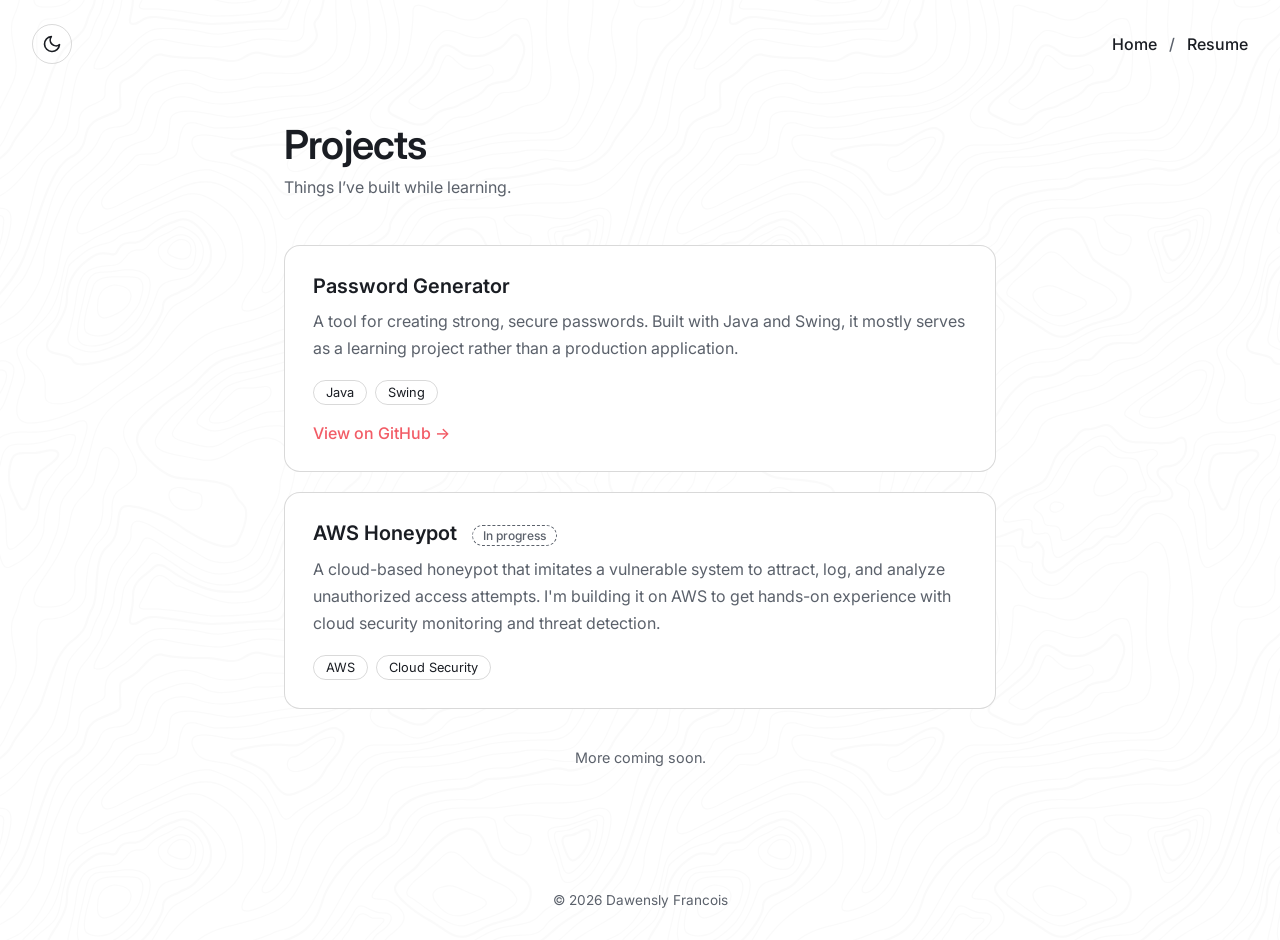
==== projects.html @ ea6c40e3 "Redesign: one-page layout, dedicated projects page, dark mode feature" ====
<!DOCTYPE html>
<html lang="en">
    <head>
        <meta charset="UTF-8">
        <meta name="viewport" content="width=device-width, initial-scale=1.0">
        <title>Projects | Dawensly Francois</title>
        <meta name="description" content="Projects by Dawensly Francois.">
        <!-- Theme script runs first so the page never flashes the wrong theme -->
        <script src="../Scripting/theme.js"></script>
        <link rel="stylesheet" href="../Style/index-style.css">
        <link rel="preconnect" href="https://fonts.googleapis.com">
        <link rel="preconnect" href="https://fonts.gstatic.com" crossorigin>
        <link href="https://fonts.googleapis.com/css2?family=Inter:wght@400;500;600&display=swap" rel="stylesheet">
    </head>
    <body>
        <header class="topbar">
            <button class="theme-toggle" id="theme-toggle" type="button" aria-label="Toggle dark mode">
                <svg class="icon-moon" viewBox="0 0 24 24" aria-hidden="true">
                    <path d="M21 12.79A9 9 0 1 1 11.21 3 7 7 0 0 0 21 12.79z"/>
                </svg>
                <svg class="icon-sun" viewBox="0 0 24 24" aria-hidden="true">
                    <circle cx="12" cy="12" r="5"/>
                    <line x1="12" y1="1" x2="12" y2="3"/>
                    <line x1="12" y1="21" x2="12" y2="23"/>
                    <line x1="4.22" y1="4.22" x2="5.64" y2="5.64"/>
                    <line x1="18.36" y1="18.36" x2="19.78" y2="19.78"/>
                    <line x1="1" y1="12" x2="3" y2="12"/>
                    <line x1="21" y1="12" x2="23" y2="12"/>
                    <line x1="4.22" y1="19.78" x2="5.64" y2="18.36"/>
                    <line x1="18.36" y1="5.64" x2="19.78" y2="4.22"/>
                </svg>
            </button>

            <nav class="nav" aria-label="Primary">
                <a href="index.html">Home</a>
                <span class="slash" aria-hidden="true">/</span>
                <a href="../Assets/Docs/Resume-2026.pdf" target="_blank" rel="noopener">Resume</a>
            </nav>
        </header>

        <main class="projects">
            <h1>Projects</h1>
            <p class="lede">Things I’ve built while learning.</p>

            <article class="project">
                <h2>Password Generator</h2>
                <p>
                    A tool for creating strong, secure passwords. Built with Java and Swing,
                    it mostly serves as a learning project rather than a production application.
                </p>
                <ul class="tags">
                    <li>Java</li>
                    <li>Swing</li>
                </ul>
                <a class="link" href="https://github.com/dawensly/password-generator" target="_blank" rel="noopener">View on GitHub →</a>
            </article>

            <article class="project">
                <h2>AWS Honeypot <span class="status">In progress</span></h2>
                <p> A cloud-based honeypot that imitates a vulnerable system to attract, log, and analyze
                    unauthorized access attempts. I'm building it on AWS to get hands-on experience with
                    cloud security monitoring and threat detection.
                </p>
                <ul class="tags">
                    <li>AWS</li>
                    <li>Cloud Security</li>
               </ul>
            </article>

            <!-- Copy this block for each new project:
            <article class="project">
                <h2>Project Name</h2>
                <p>One or two sentences on what it does and what you learned.</p>
                <ul class="tags">
                    <li>Tech</li>
                    <li>Tech</li>
                </ul>
                <a class="link" href="REPO_URL" target="_blank" rel="noopener">View on GitHub →</a>
            </article>
            -->

            <p class="more">More coming soon.</p>
        </main>

        <footer class="footer">
    <p>© <span id="year">2026</span> Dawensly Francois</p>
</footer>

<script>
    document.getElementById("year").textContent = new Date().getFullYear();
</script>
    </body>
</html>
---- Style/index-style.css ----
/* ---------- Theme variables ---------- */

:root {
  --bg: #ffffff;
  --background-image: url("data:image/svg+xml,%3Csvg xmlns='http://www.w3.org/2000/svg' width='600' height='600' viewBox='0 0 600 600'%3E%3Cpath fill='%23000000' fill-opacity='0.02' d='M600 325.1v-1.17c-6.5 3.83-13.06 7.64-14.68 8.64-10.6 6.56-18.57 12.56-24.68 19.09-5.58 5.95-12.44 10.06-22.42 14.15-1.45.6-2.96 1.2-4.83 1.9l-4.75 1.82c-9.78 3.75-14.8 6.27-18.98 10.1-4.23 3.88-9.65 6.6-16.77 8.84-1.95.6-3.99 1.17-6.47 1.8l-6.14 1.53c-5.29 1.35-8.3 2.37-10.54 3.78-3.08 1.92-6.63 3.26-12.74 5.03a384.1 384.1 0 0 1-4.82 1.36c-2.04.58-3.6 1.04-5.17 1.52a110.03 110.03 0 0 0-11.2 4.05c-2.7 1.15-5.5 3.93-8.78 8.4a157.68 157.68 0 0 0-6.15 9.2c-5.75 9.07-7.58 11.74-10.24 14.51a50.97 50.97 0 0 1-4.6 4.22c-2.33 1.9-10.39 7.54-11.81 8.74a14.68 14.68 0 0 0-3.67 4.15c-1.24 2.3-1.9 4.57-2.78 8.87-2.17 10.61-3.52 14.81-8.2 22.1-4.07 6.33-6.8 9.88-9.83 12.99-.47.48-.95.96-1.5 1.48l-3.75 3.56c-1.67 1.6-3.18 3.12-4.86 4.9a42.44 42.44 0 0 0-9.89 16.94c-2.5 8.13-2.72 15.47-1.76 27.22.47 5.82.51 6.36.51 8.18 0 10.51.12 17.53.63 25.78.24 4.05.56 7.8.97 11.22h.9c-1.13-9.58-1.5-21.83-1.5-37 0-1.86-.04-2.4-.52-8.26-.94-11.63-.72-18.87 1.73-26.85a41.44 41.44 0 0 1 9.65-16.55c1.67-1.76 3.18-3.27 4.83-4.85.63-.6 3.13-2.96 3.75-3.57a71.6 71.6 0 0 0 1.52-1.5c3.09-3.16 5.86-6.76 9.96-13.15 4.77-7.42 6.15-11.71 8.34-22.44.86-4.21 1.5-6.4 2.68-8.6.68-1.25 1.79-2.48 3.43-3.86 1.38-1.15 9.43-6.8 11.8-8.72 1.71-1.4 3.26-2.81 4.7-4.3 2.72-2.85 4.56-5.54 10.36-14.67a156.9 156.9 0 0 1 6.1-9.15c3.2-4.33 5.9-7.01 8.37-8.07 3.5-1.5 7.06-2.77 11.1-4.02a233.84 233.84 0 0 1 7.6-2.2l2.38-.67c6.19-1.79 9.81-3.16 12.98-5.15 2.14-1.33 5.08-2.33 10.27-3.65l6.14-1.53c2.5-.63 4.55-1.2 6.52-1.82 7.24-2.27 12.79-5.06 17.15-9.05 4.05-3.72 9-6.2 18.66-9.9l4.75-1.82c1.87-.72 3.39-1.31 4.85-1.91 10.1-4.15 17.07-8.32 22.76-14.4 6.05-6.45 13.95-12.4 24.49-18.92 1.56-.96 7.82-4.6 14.15-8.33v-64.58c-4 8.15-8.52 14.85-12.7 17.9-2.51 1.82-5.38 4.02-9.04 6.92a1063.87 1063.87 0 0 0-6.23 4.98l-1.27 1.02a2309.25 2309.25 0 0 1-4.87 3.9c-7.55 6-12.9 10.05-17.61 13.19-3.1 2.06-3.86 2.78-8.06 7.13-5.84 6.07-11.72 8.62-29.15 10.95-11.3 1.5-20.04 4.91-30.75 11.07-1.65.94-7.27 4.27-6.97 4.1-2.7 1.58-4.69 2.69-6.64 3.66-5.63 2.8-10.47 4.17-15.71 4.17-17.13 0-41.44 11.51-51.63 22.83-12.05 13.4-31.42 27.7-45.25 31.16-7.4 1.85-11.85 7.05-14.04 14.69-1.26 4.4-1.58 8.28-1.58 13.82 0 .82.01.98.24 3.63.45 5.18.35 8.72-.77 13.26-1.53 6.2-4.89 12.6-10.59 19.43-13.87 16.65-22.88 46.58-22.88 71.68 0 2.39.02 4.26.06 8.75.12 10.8.1 15.8-.22 21.95-.56 11.18-2.09 20.73-5 29.3h-1.05c2.94-8.56 4.49-18.12 5.05-29.35.31-6.13.34-11.1.22-21.9-.04-4.48-.06-6.36-.06-8.75 0-25.32 9.07-55.47 23.12-72.32 5.6-6.72 8.88-12.99 10.38-19.03 1.09-4.4 1.18-7.85.74-12.93-.23-2.7-.24-2.86-.24-3.72 0-5.62.32-9.57 1.62-14.1 2.28-7.95 6.97-13.44 14.76-15.39 13.6-3.4 32.82-17.59 44.75-30.84C409 360.14 433.58 348.5 451 348.5c5.07 0 9.77-1.33 15.26-4.07 1.93-.96 3.9-2.05 6.58-3.62-.3.18 5.33-3.16 6.98-4.11 10.82-6.21 19.66-9.67 31.11-11.2 17.23-2.3 22.9-4.75 28.57-10.64 4.25-4.41 5.04-5.16 8.22-7.28 4.68-3.11 10.01-7.14 17.55-13.14a1113.33 1113.33 0 0 0 4.86-3.89l1.28-1.02a4668.54 4668.54 0 0 1 6.23-4.98c3.67-2.9 6.55-5.12 9.07-6.95 4.37-3.19 9.16-10.56 13.29-19.4v66.9zm0-116.23c-.62.01-1.27.06-1.95.13-6.13.63-13.83 3.45-21.83 7.45-3.64 1.82-8.46 2.67-14.17 2.71-4.7.04-9.72-.47-14.73-1.33-1.7-.3-3.26-.61-4.67-.93a31.55 31.55 0 0 0-3.55-.57 273.4 273.4 0 0 0-16.66-.88c-10.42-.16-17.2.74-17.97 2.73-.38.97.6 2.55 3.03 4.87 1.01.97 2.22 2.03 4.04 3.55a1746.07 1746.07 0 0 0 4.79 4.02c1.39 1.2 3.1 1.92 5.5 2.5.7.16.86.2 2.64.54 3.53.7 5.03 1.25 6.15 2.63 1.41 1.76 1.4 4.54-.15 8.88-2.44 6.83-5.72 10.05-10.19 10.33-3.63.23-7.6-1.29-14.52-5.06-4.53-2.47-6.82-7.3-8.32-15.26-.17-.87-.32-1.78-.5-2.86l-.43-2.76c-1.05-6.58-1.9-9.2-3.73-10.11-.81-.4-1.59-.74-2.36-1-2.27-.77-4.6-1.02-8.1-.92-2.29.07-14.7 1-13.77.93-20.55 1.37-28.8 5.05-37.09 14.99a133.07 133.07 0 0 0-4.25 5.44l-2.3 3.09-2.51 3.32c-4.1 5.36-7.06 8.48-10.39 11.12-.65.52-1.33 1.04-2.13 1.62l-4.11 2.94a106.8 106.8 0 0 0-5.16 3.99c-4.55 3.74-9.74 8.6-16.25 15.38-8.25 8.58-11.78 13.54-11.7 15.95.07 1.65 1.64 2.11 6.79 2.38 1.61.09 2.15.12 2.98.2 2.95.24 5.09.73 6.81 1.68 7.48 4.15 11.63 7.26 13.95 11.58 3.3 6.15.8 12.88-8.89 20.26-8.28 6.3-11.1 10.37-11.31 14.96-.06 1.17 0 1.93.26 4.43.69 6.47.25 10.65-2.8 17.42a44.23 44.23 0 0 1-4.16 7.53c-2.82 3.97-5.47 5.74-10.6 7.69-.43.16-3.34 1.23-4.27 1.59-1.8.68-3.38 1.36-5.01 2.14-4.18 2-8.4 4.6-13.1 8.24-8.44 6.51-13.23 14.56-15.98 25.06-1.1 4.2-1.55 6.81-2.8 15.21-1.26 8.6-2.17 12.64-4.08 16.55-2.1 4.28-11.93 26.59-12.97 28.88a382.7 382.7 0 0 1-6.37 13.41c-4.07 8.11-7.61 14.07-10.73 17.81-5.38 6.46-8.98 14.37-13.77 28.42a810.14 810.14 0 0 0-1.89 5.6c-1.8 5.35-2.96 8.6-4.26 11.85-6.13 15.32-25.43 26.31-46.46 26.31-11.2 0-20.58-2.74-31.02-8.55-5.6-3.13-4.55-2.42-22.26-14.54-14.33-9.8-17.7-10.73-20.47-6.9-.37.5-1.81 2.74-1.83 2.77a52.24 52.24 0 0 1-4.94 5.9c-.73.79-5.52 5.87-6.97 7.45-2.38 2.6-4.3 4.81-5.98 6.93a45.6 45.6 0 0 0-5.08 7.66c-1.29 2.57-1.9 5.25-2.66 10.6a997.6 997.6 0 0 1-.46 3.18h-1l.47-3.32c.77-5.45 1.4-8.2 2.75-10.9a46.54 46.54 0 0 1 5.2-7.84c1.7-2.14 3.63-4.38 6.03-6.98 1.45-1.59 6.24-6.68 6.96-7.46a51.58 51.58 0 0 0 4.84-5.78s1.47-2.26 1.86-2.8c3.25-4.5 7.08-3.44 21.84 6.67 17.67 12.08 16.62 11.38 22.19 14.48 10.3 5.73 19.5 8.43 30.53 8.43 20.65 0 39.57-10.77 45.54-25.69a219.7 219.7 0 0 0 4.24-11.8 6752.32 6752.32 0 0 0 1.88-5.6c4.83-14.16 8.47-22.14 13.96-28.73 3.05-3.66 6.56-9.57 10.6-17.61 1.97-3.93 4.04-8.31 6.35-13.38 1.03-2.28 10.88-24.61 12.98-28.91 1.85-3.79 2.75-7.76 4-16.25 1.24-8.44 1.7-11.07 2.81-15.32 2.8-10.7 7.71-18.94 16.33-25.6a73.18 73.18 0 0 1 13.29-8.35c1.66-.8 3.27-1.48 5.08-2.18.94-.36 3.86-1.43 4.28-1.59 4.95-1.88 7.44-3.55 10.14-7.33 1.35-1.9 2.68-4.3 4.06-7.37 2.97-6.58 3.39-10.59 2.72-16.9a27.13 27.13 0 0 1-.27-4.58c.22-4.94 3.21-9.24 11.7-15.7 9.33-7.11 11.66-13.34 8.62-19-2.2-4.09-6.25-7.12-13.55-11.17-1.57-.88-3.6-1.33-6.42-1.57-.8-.07-1.34-.1-2.95-.19-5.77-.3-7.63-.85-7.72-3.34-.1-2.81 3.5-7.87 11.97-16.69 6.53-6.8 11.75-11.69 16.33-15.45 1.79-1.47 3.42-2.72 5.2-4.03l4.12-2.94c.79-.58 1.46-1.08 2.1-1.59 3.26-2.6 6.16-5.65 10.21-10.94a383.2 383.2 0 0 0 2.5-3.32l2.31-3.09c1.8-2.39 3.04-4 4.29-5.48 8.47-10.17 16.98-13.96 37.27-15.3-.44.02 12-.9 14.32-.98 3.62-.1 6.05.16 8.46.98.8.27 1.62.62 2.47 1.04 2.27 1.14 3.17 3.87 4.27 10.85l.44 2.76c.17 1.07.33 1.97.5 2.83 1.44 7.69 3.62 12.29 7.8 14.57 6.76 3.68 10.6 5.15 13.99 4.94 4-.25 6.99-3.17 9.3-9.67 1.45-4.04 1.46-6.49.32-7.92-.9-1.12-2.28-1.62-5.57-2.27a55.8 55.8 0 0 1-2.67-.55c-2.54-.6-4.39-1.4-5.93-2.71a252.63 252.63 0 0 0-4.78-4.01 84.35 84.35 0 0 1-4.08-3.6c-2.73-2.6-3.86-4.43-3.28-5.95 1.02-2.64 7.82-3.54 18.93-3.37a230.56 230.56 0 0 1 16.73.88c2.76.39 3.2.49 3.68.6 1.4.3 2.95.62 4.62.91a82.9 82.9 0 0 0 14.56 1.32c5.56-.04 10.24-.86 13.73-2.6 8.1-4.05 15.89-6.9 22.17-7.56.7-.07 1.4-.11 2.05-.13v1zm0-100.94v1.5c-8.62 16.05-17.27 29.55-23.65 35.92-3.19 3.2-7.62 4.9-13.54 5.56-4.45.48-8.28.4-19.18-.2-9.91-.55-15.32-.44-20.52.78a84.05 84.05 0 0 1-15 2.11l-2.25.14c-12.49.75-19.37 1.78-32.72 5.74-4.5 1.33-9.27 2.49-14.3 3.48a246.27 246.27 0 0 1-32.6 3.97c-7.56.45-13.21.57-20.24.57-5.4 0-11.9 1.61-18 5.18-8.3 4.87-15.06 12.87-19.53 24.5a68.57 68.57 0 0 1-4.56 9.8c-3.6 6.2-6.92 8.99-13.38 12.18l-4.03 1.96a64.48 64.48 0 0 0-15.16 10.25c-8.2 7.33-13.72 16.63-22.54 35.6l-2.08 4.49c-7.3 15.7-11.5 23.3-17.35 29.87-7.7 8.66-20.25 14.42-40.31 20.08-4.37 1.23-19.04 5.08-19.24 5.13-6.92 1.87-11.68 3.34-15.63 4.92-10.55 4.22-18.71 10.52-36.38 26.52l-1.7 1.54c-8.58 7.76-13.41 11.9-18.81 15.88-3.95 2.9-8 5.67-12.97 8.91-2.06 1.34-10.3 6.6-12.33 7.94-11.52 7.5-18.53 13.04-24.62 20.08a62.01 62.01 0 0 0-6.44 8.85c-4.13 6.91-6.27 13.15-9.2 25.11l-1.54 6.26c-.6 2.45-1.15 4.54-1.72 6.58-2.97 10.7-6.9 17.36-14.78 26.91L69.6 491a148.51 148.51 0 0 0-4.19 5.3 23.9 23.9 0 0 0-3.44 6.28c-1.16 3.23-1.52 5.9-1.87 11.94-.58 10.05-1.42 15.04-4.63 22.67-1.57 3.72-5.66 14.02-6.41 15.8a73.46 73.46 0 0 1-3.57 7.4c-2.88 5.14-6.71 10.12-13.12 16.95-5.96 6.36-8.87 10.9-10.61 16a56.88 56.88 0 0 0-1.38 4.82l-.46 1.84h-1.03l.52-2.08c.52-2.09.92-3.49 1.4-4.9 1.8-5.25 4.78-9.9 10.84-16.36 6.35-6.78 10.13-11.7 12.97-16.77a72.5 72.5 0 0 0 3.52-7.29c.75-1.76 4.84-12.06 6.4-15.8 3.17-7.5 3.99-12.4 4.56-22.33.35-6.14.72-8.88 1.93-12.23a24.9 24.9 0 0 1 3.58-6.54c1.27-1.7 2.6-3.37 4.22-5.34l4.11-4.95c7.8-9.46 11.66-16 14.59-26.54.56-2.04 1.1-4.12 1.71-6.56l1.53-6.26c2.96-12.04 5.13-18.36 9.32-25.39 1.84-3.08 4-6.05 6.54-8.99 6.17-7.12 13.24-12.7 24.83-20.26 2.05-1.33 10.28-6.6 12.33-7.94 4.96-3.22 9-5.98 12.92-8.87 5.37-3.95 10.19-8.08 18.74-15.82l1.7-1.54c17.76-16.09 25.98-22.43 36.67-26.7 4-1.6 8.8-3.09 15.75-4.96.21-.06 14.87-3.9 19.22-5.13 19.9-5.61 32.32-11.31 39.85-19.78 5.76-6.48 9.93-14.02 17.18-29.64l2.09-4.5c8.87-19.07 14.44-28.46 22.77-35.9a65.48 65.48 0 0 1 15.38-10.4l4.04-1.97c6.3-3.1 9.47-5.77 12.96-11.77a67.6 67.6 0 0 0 4.48-9.67c4.56-11.84 11.47-20.02 19.97-25 6.25-3.66 12.93-5.32 18.5-5.32 7.01 0 12.65-.12 20.17-.57a245.3 245.3 0 0 0 32.47-3.96c5-.98 9.75-2.13 14.22-3.45 13.43-3.98 20.38-5.02 32.94-5.78l2.24-.14c5.76-.37 9.8-.9 14.85-2.09 5.31-1.25 10.79-1.35 22.6-.7 9.04.5 12.84.58 17.21.1 5.71-.62 9.94-2.26 12.95-5.26 6.44-6.45 15.3-20.37 24.35-36.72zm0 450.21c-1.28-4.6-2.2-10.55-3.33-20.25l-.24-2.04-.23-2.03c-1.82-15.7-3.07-21.98-5.55-24.47-2.46-2.46-3.04-5.03-2.52-8.64.1-.6.18-1.1.39-2.15.69-3.54.77-5.04.08-6.84-.91-2.38-3.31-4.41-7.79-6.26-5.08-2.09-6.52-4.84-4.89-8.44.66-1.45 1.79-3.02 3.52-5.01 1.04-1.2 5.48-5.96 5.08-5.53 6.15-6.7 8.98-11.34 8.98-16.48a15.2 15.2 0 0 1 6.5-12.89v1.26a14.17 14.17 0 0 0-5.5 11.63c0 5.47-2.93 10.29-9.24 17.16.38-.42-4.04 4.33-5.07 5.5-1.67 1.93-2.75 3.43-3.36 4.77-1.37 3.04-.23 5.22 4.36 7.1 4.71 1.95 7.32 4.16 8.34 6.83.78 2.04.7 3.67-.03 7.4-.2 1.03-.3 1.51-.38 2.09-.48 3.33.03 5.59 2.23 7.8 2.74 2.74 3.98 8.96 5.84 25.06l.24 2.03.23 2.04c.82 7.01 1.53 12.06 2.34 16.03v4.33zm0-62.16c-1.4-3.13-4.43-9.9-4.95-11.17-1.02-2.53-1.25-3.8-.91-5.18.2-.84 2.05-4.68 2.32-5.33a70.79 70.79 0 0 0 3.54-11.2v3.99a62.82 62.82 0 0 1-2.62 7.6c-.31.75-2.09 4.46-2.27 5.18-.28 1.12-.08 2.22.87 4.57.41 1.02 2.5 5.7 4.02 9.09v2.45zm0-85.09c-1.65 1.66-3.66 2.9-6.4 4.13-.25.1-13.97 5.47-20.4 8.43-9.35 4.32-16.7 5.9-23.03 5.25-5.08-.53-9.02-2.25-14.77-5.92l-3.2-2.07a77.4 77.4 0 0 0-5.44-3.27c-4.05-2.18-3.25-5.8 1.47-10.47 3.71-3.68 9.6-7.93 18.73-13.8l4.46-2.82c17.95-11.33 18.22-11.5 22.27-14.74 11.25-9 19.69-14.02 26.31-15.1v1.02c-6.37 1.1-14.62 6-25.69 14.86-4.1 3.28-4.34 3.44-22.36 14.8a652.4 652.4 0 0 0-4.45 2.83c-9.07 5.83-14.92 10.05-18.57 13.66-4.31 4.28-4.95 7.13-1.7 8.88 1.7.91 3.29 1.88 5.5 3.3l3.2 2.08c5.64 3.59 9.45 5.25 14.34 5.76 6.13.64 13.32-.9 22.52-5.15 6.46-2.98 20.18-8.35 20.4-8.44 3.04-1.37 5.1-2.71 6.81-4.69v1.47zm0-41.37v1c-6.56.26-12.11 3.13-19.71 9.08l-4.63 3.68a51.87 51.87 0 0 1-4.4 3.14c-.82.52-5.51 3.33-6.22 3.76-3.31 2-6.15 3.8-8.87 5.6a112.61 112.61 0 0 0-8.16 5.92c-4.61 3.72-7.4 6.9-7.97 9.35-.63 2.67 1.48 4.53 7.05 5.46 10.7 1.78 20.92-.05 30.45-4.65a61.96 61.96 0 0 0 17.1-12.2 41.8 41.8 0 0 0 5.36-7.42v1.92a38.94 38.94 0 0 1-4.64 6.19 62.95 62.95 0 0 1-17.39 12.41c-9.7 4.68-20.13 6.55-31.05 4.73-6.06-1-8.65-3.29-7.85-6.67.64-2.74 3.53-6.05 8.31-9.9 2.35-1.9 5.1-3.88 8.24-5.97 2.73-1.82 5.58-3.61 8.9-5.62.72-.44 5.4-3.24 6.22-3.75 1.26-.8 2.6-1.76 4.3-3.09.8-.62 3.9-3.1 4.63-3.67 7.77-6.1 13.49-9.04 20.33-9.3zm0-154.6v1c-1.75-.24-4.3.23-7.82 1.55-10.01 3.75-13.8 5.07-19.15 6.76-1.78.56-2.63.83-3.87 1.24-1.48.5-3.16.76-6.74 1.16a1550.34 1550.34 0 0 0-2.64.3c-7.8.94-11.28 2.47-11.28 6.07 0 4.45 2.89 13.18 7.96 25.81a57.34 57.34 0 0 1 2.33 7.6 258.32 258.32 0 0 1 .84 3.46c1.86 7.62 3.17 10.71 5.56 11.67 2.21.88 4.7.6 7.47-.72 3.48-1.69 7.22-4.94 11.2-9.47 1.52-1.7 2.97-3.49 4.59-5.57l3.16-4.1c2.59-3.23 6.07-12.21 8.39-20.23v3.45c-2.29 7.2-5.27 14.5-7.61 17.41-.44.55-2.67 3.46-3.15 4.09-1.63 2.1-3.1 3.9-4.62 5.62-4.08 4.61-7.9 7.94-11.53 9.7-2.99 1.44-5.77 1.75-8.28.74-2.84-1.13-4.2-4.34-6.15-12.35a2097.48 2097.48 0 0 1-.84-3.46c-.8-3.2-1.47-5.45-2.28-7.46-5.14-12.8-8.04-21.55-8.04-26.19 0-4.37 3.84-6.06 12.16-7.07a160.9 160.9 0 0 1 2.65-.3c3.5-.39 5.15-.64 6.53-1.1 1.26-.42 2.1-.7 3.88-1.26 5.34-1.68 9.11-3 19.1-6.74 3.53-1.32 6.22-1.84 8.18-1.61zM0 292c10.13-11.31 18.13-23.2 23.07-35.39 3.3-8.14 6.09-16.12 10.81-30.55l1.59-4.84c6.53-19.94 10.11-29.82 14.77-39.56 6.07-12.72 12.55-21.18 20.27-25.54 6.66-3.76 10.2-7.86 12.22-13.15a46.6 46.6 0 0 0 1.86-6.58c1.23-5.2 2.05-7.59 3.93-10.36 2.45-3.62 6.27-6.53 12.1-8.96 15.78-6.58 16.73-7.04 18.05-9.01.65-.98.83-2.15.74-4.51-.03-.73-.23-3.82-.24-4A93.8 93.8 0 0 1 119 94c0-10.04.18-11.37 2.37-13.15.52-.42 1.13-.8 2.07-1.3.27-.14 2.18-1.12 2.84-1.48a68.4 68.4 0 0 0 9.12-5.87c2.06-1.54 2.64-2.14 8.01-7.93 3.78-4.09 6.21-6.36 8.96-8.12 3.64-2.33 7.2-3.12 10.9-2.11 4.4 1.2 10.81 2 18.78 2.46 6.9.4 12.9.5 21.95.5 4.87 0 8.97.47 15.4 1.57 7.77 1.33 9.3 1.54 12.38 1.54 4.05 0 7.43-.88 10.68-2.95 5.06-3.22 8.11-4.67 11.2-5.2 3.62-.64 4.77-.46 16.55 2.06 17.26 3.7 30.85 1.36 41.06-9.7 5.1-5.53 5.48-8.9 3.48-14.8-.83-2.42-1.03-3.1-1.17-4.3-.29-2.52.5-4.71 2.71-6.93 2.65-2.65 4.72-9.17 6.22-18.29h2.03c-1.56 9.71-3.77 16.65-6.83 19.7-1.79 1.8-2.36 3.39-2.14 5.28.11 1 .3 1.63 1.07 3.9 2.22 6.53 1.76 10.66-3.9 16.8-10.77 11.66-25.07 14.13-42.95 10.3-11.42-2.45-12.55-2.62-15.78-2.06-2.77.48-5.62 1.84-10.47 4.92a20.93 20.93 0 0 1-11.76 3.27c-3.25 0-4.81-.22-12.73-1.57C212.74 59.46 208.73 59 204 59c-9.1 0-15.11-.1-22.07-.5-8.09-.47-14.62-1.29-19.2-2.54-5.62-1.53-10.17 1.38-17.85 9.66-5.5 5.94-6.08 6.53-8.28 8.18a70.38 70.38 0 0 1-9.38 6.03c-.68.37-2.58 1.35-2.84 1.49-.84.44-1.35.76-1.75 1.08C121.16 83.6 121 84.8 121 94c0 1.85.06 3.54.17 5.44 0 .17.2 3.28.24 4.03.1 2.75-.13 4.29-1.08 5.71-1.67 2.5-2.27 2.8-18.95 9.74-5.48 2.29-8.99 4.96-11.2 8.24-1.71 2.51-2.47 4.73-3.64 9.7-.83 3.5-1.21 4.92-1.94 6.83-2.18 5.73-6.05 10.19-13.1 14.18-7.3 4.12-13.55 12.28-19.46 24.66-4.6 9.64-8.17 19.46-14.67 39.32l-1.58 4.84c-4.75 14.47-7.54 22.48-10.86 30.69-5.28 13.01-13.95 25.65-24.93 37.6v-2.97zm0 78v-.5l1-.01c6.32 0 7.47 5.2 4.6 13.36a60.36 60.36 0 0 1-5.6 11.3v-1.92a57.76 57.76 0 0 0 4.65-9.72c2.69-7.6 1.71-12.02-3.65-12.02-.34 0-.67 0-1 .02v-46.59a340.96 340.96 0 0 0 13.71-8.34c13.66-9.46 29.79-37.6 29.79-53.59 0-18.1 21.57-72.64 32.23-79.42 12.71-8.09 32.24-27.96 35.8-37.75 1.93-5.3 5.5-7.27 14.42-9.37 6.15-1.44 8.64-2.42 10.67-4.79 1.5-1.74 2.72-4.79 4.33-10.3.23-.78 1.9-6.68 2.43-8.46 3.62-12.08 7.3-18.49 13.47-20.39 2.5-.76 3.03-.98 9.74-3.7 7.49-3.03 11.97-4.43 17.12-4.92 6.75-.65 13.13.75 19.55 4.67 5.43 3.32 12.19 4.72 20.17 4.56 6.03-.12 12.2-1.07 19.83-2.8 1.82-.4 7.38-1.74 8.26-1.94 2.69-.6 4.34-.89 5.48-.89 4.97 0 8.93-.05 14.2-.27 7.9-.32 15.56-.92 22.75-1.88 8.5-1.14 15.9-2.73 21.88-4.82 18.9-6.62 32.64-18.3 33.67-27.59.29-2.56.4-2.96 2.79-11.11 2.33-7.95 3.21-12.93 2.72-18.23-.2-2.24-.69-4.38-1.48-6.42-1.5-3.92-2.63-9.4-3.43-16.18h.9c.77 6.47 1.89 11.72 3.47 15.82a24.93 24.93 0 0 1 1.54 6.69c.5 5.46-.4 10.54-2.77 18.6-2.36 8.06-2.47 8.47-2.74 10.95-1.09 9.75-15.1 21.68-34.33 28.41-6.06 2.12-13.52 3.72-22.09 4.87-7.22.96-14.92 1.57-22.83 1.89-5.3.21-9.27.27-14.25.27-1.04 0-2.64.27-5.26.87-.87.2-6.43 1.53-8.26 1.94-7.68 1.73-13.92 2.7-20.03 2.82-8.15.17-15.1-1.27-20.71-4.7-6.23-3.81-12.4-5.16-18.93-4.54-5.04.48-9.44 1.86-16.84 4.86-6.75 2.74-7.29 2.95-9.82 3.73-5.73 1.76-9.28 7.96-12.81 19.72-.53 1.77-2.2 7.66-2.43 8.46-1.66 5.65-2.91 8.78-4.53 10.67-2.22 2.58-4.84 3.62-12.01 5.3-7.8 1.83-11.13 3.66-12.9 8.54-3.65 10.04-23.32 30.06-36.2 38.25C65.94 190 44.5 244.2 44.5 262c0 16.34-16.3 44.78-30.22 54.41-2.14 1.48-8.24 5.12-14.28 8.68v-1.16 46.09zm0-173.7v-1.11c7.42-3.82 14.55-10.23 21.84-18.98 3.8-4.56 14.21-18.78 15.79-20.55 1.8-2.04 4.06-3.96 7.42-6.45 1.08-.8 4.92-3.57 5.49-3.99 9.36-6.85 14-11.96 15.98-19.36.8-2.98 1.54-6.78 2.46-12.3.23-1.44 2-12.46 2.56-15.79 2.87-16.77 5.73-26.79 10.07-32.1C92.46 52.43 101.5 38.13 101.5 33c0-2.54.34-3.35 6.05-15.71.68-1.49 1.25-2.74 1.77-3.93 2.5-5.75 3.9-10.04 4.14-13.36h1c-.23 3.48-1.66 7.87-4.23 13.76-.52 1.2-1.09 2.45-1.78 3.95-5.54 12.01-5.95 12.99-5.95 15.29 0 5.47-9.09 19.84-20.11 33.31-4.2 5.12-7.03 15.06-9.86 31.64-.57 3.33-2.33 14.33-2.57 15.78-.92 5.56-1.67 9.38-2.48 12.4-2.05 7.68-6.82 12.93-16.35 19.91l-5.49 3.98c-3.3 2.45-5.51 4.34-7.27 6.31-1.53 1.73-11.94 15.93-15.76 20.53-7.52 9.02-14.88 15.6-22.61 19.46zm0 361.83v-4.33c.48 2.36 1 4.35 1.6 6.15 2 6.03 4.6 8.26 8.19 6.59C28.76 557.69 43.5 542.4 43.5 527c0-16.2 6.37-31.99 17.1-46.3 1.88-2.5 3.66-4.4 5.53-6 .73-.62 1.45-1.18 2.3-1.8l2-1.43c3.68-2.68 5.32-5.28 7.08-12.59.75-3.07 1.38-5.02 4.2-13.26l.63-1.88c3.24-9.58 4.56-14.97 4.17-18.65-.48-4.43-3.8-5.23-11.3-1.64a81.12 81.12 0 0 1-9.15 3.7c-13.89 4.67-26.96 5.8-42.66 5.42l-1.95-.05-1.45-.02a39.8 39.8 0 0 0-15.05 2.96A21.81 21.81 0 0 0 0 438.37v-1.26a23.55 23.55 0 0 1 4.55-2.57 40.77 40.77 0 0 1 16.92-3.02l1.95.05c15.6.38 28.57-.75 42.32-5.37a80.12 80.12 0 0 0 9.04-3.65c8.04-3.84 12.16-2.85 12.72 2.43.42 3.89-.92 9.34-4.21 19.08l-.64 1.88c-2.8 8.2-3.43 10.15-4.16 13.18-1.82 7.52-3.59 10.34-7.47 13.16l-2 1.43c-.84.6-1.54 1.15-2.25 1.75a35.45 35.45 0 0 0-5.37 5.84c-10.61 14.15-16.9 29.74-16.9 45.7 0 15.88-15 31.45-34.29 40.45-4.3 2.01-7.39-.66-9.56-7.18-.23-.68-.44-1.39-.65-2.13zm0-62.16v-2.45l1.46 3.27c2.1 4.8 3.46 10.33 4.26 16.77.66 5.3.84 9.3 1.04 18.5.2 9.32.5 12.75 1.63 15.05 1.28 2.6 3.67 2.35 8.29-1.5 17.14-14.3 21.82-22.9 21.82-38.62 0-7.17 1.1-12.39 3.7-17.68 2.27-4.67 3.65-6.62 13.4-19.62a69.8 69.8 0 0 1 7.6-8.79 44.76 44.76 0 0 1 3.54-3.06c.38-.3.64-.52.89-.74a10.47 10.47 0 0 0 2.63-3.32 35.78 35.78 0 0 0 2.26-5.94l.37-1.2.36-1.15c.29-.91.48-1.55.66-2.16.45-1.53.74-2.68.91-3.66.38-2.2.12-3.49-.85-4.15-2.35-1.61-9.28-.24-23.8 4.94-9.54 3.4-16.12 4.17-27.85 4.26-7.71.06-10.43.4-13.25 2.12-3.48 2.12-5.84 6.4-7.58 14.26-.5 2.2-.99 4.19-1.49 5.98v-3.98l.51-2.22c1.8-8.1 4.28-12.6 8.04-14.9 3.04-1.85 5.86-2.2 13.77-2.26 11.61-.09 18.1-.84 27.51-4.2 14.93-5.32 21.95-6.71 24.7-4.83 1.38.94 1.71 2.6 1.28 5.15a33.69 33.69 0 0 1-.94 3.78l-.66 2.17-.36 1.15-.37 1.2a36.64 36.64 0 0 1-2.33 6.1c-.8 1.53-1.61 2.52-2.86 3.61l-.92.77-1.02.83c-.9.74-1.65 1.4-2.47 2.18a68.84 68.84 0 0 0-7.48 8.66c-9.7 12.93-11.07 14.87-13.31 19.46-2.52 5.15-3.59 10.22-3.59 17.24 0 16.04-4.82 24.91-22.18 39.38-5.04 4.2-8.18 4.55-9.83 1.18-1.22-2.5-1.52-5.94-1.73-15.47-.2-9.16-.38-13.15-1.03-18.4-.79-6.34-2.12-11.8-4.19-16.49L0 495.98zM379.27 0h1.04l1.5 5.26c3.28 11.56 4.89 19.33 5.26 27.8.49 11.01-1.52 21.26-6.63 31.17-7.8 15.13-20.47 26.5-36.22 34.1-12.38 5.96-26.12 9.17-36.22 9.17-6.84 0-17.24 1.38-37.27 4.62l-2.27.37c-24.5 3.99-31.65 5-37.46 5-3.49 0-4.08-.08-19.54-2.8-3.56-.64-6.32-1.1-9-1.5-20.23-2.96-31-1.2-31.96 7.86-.1.85-.18 1.72-.29 2.81l-.27 2.73c-1.1 10.9-2.02 15.73-4.31 19.96-2.9 5.34-7.77 7.95-15.63 7.95-10.2 0-12.92.6-15.5 3.17.52-.51-5.03 5.85-8.16 8.7-2.75 2.5-14.32 12.55-15.77 13.83a341.27 341.27 0 0 0-6.54 5.92c-6.97 6.49-11.81 11.76-14.6 16.15-5.92 9.3-10.48 18.04-11.69 24.08-1.66 8.3 3.67 9.54 19.02 1.21a626.23 626.23 0 0 1 44.54-21.9c3.5-1.56 14.04-6.2 15.68-6.95 5.05-2.25 8.3-3.8 10.78-5.15l1.95-1.07 2.18-1.18c1.76-.94 3.38-1.76 5-2.55 18.1-8.72 34.48-10.46 50.33-1.2 22.89 13.34 38.28 37.02 38.28 56.44 0 19.12-.73 25.13-5.18 33.2a45.32 45.32 0 0 1-4.94 7.12c-6.47 7.77-11.81 16.2-12.76 21.27-1.2 6.34 4.69 7.03 20.17-.05 13.31-6.08 22.4-14.95 28.5-26.32a80.51 80.51 0 0 0 6.1-15.13c.9-2.98 3.17-11.65 3.41-12.48a29.02 29.02 0 0 1 1.75-4.83c7.47-14.93 21.09-30.5 36.25-37.24 7.61-3.38 13-9.65 19.4-20.79.84-1.48 4.26-7.64 5.14-9.17 3.52-6.1 6.22-9.7 9.37-11.98 10.15-7.4 28.7-11.1 50.29-11.1 7.52 0 16.54-1.24 27.51-3.58a420.1 420.1 0 0 0 14.96-3.52c-1.3.33 15.54-3.98 19.42-4.89 14.15-3.33 41.07-5.01 64.11-5.01 17.36 0 27.82-9.23 38.53-38.67 6.62-18.21 6.62-26.37 2.69-34.35l-1.18-2.37A13.36 13.36 0 0 1 587.5 58c0-4.03 0-4.01 2.5-24.56.46-3.73.8-6.74 1.12-9.64.9-8.45 1.38-15.2 1.38-20.8 0-.94-.02-1.94-.04-3h1c.03 1.06.04 2.06.04 3 0 5.65-.48 12.43-1.39 20.9-.3 2.91-.66 5.93-1.11 9.66-2.5 20.45-2.5 20.47-2.5 24.44 0 1.97.45 3.57 1.45 5.68.24.51 1.16 2.35 1.17 2.36 4.06 8.24 4.06 16.68-2.65 35.13-10.84 29.8-21.63 39.33-39.47 39.33-22.96 0-49.83 1.68-63.89 4.99-3.86.9-20.69 5.2-19.4 4.88a421.05 421.05 0 0 1-14.99 3.53c-11.04 2.35-20.11 3.6-27.72 3.6-21.4 0-39.76 3.67-49.7 10.9-3 2.19-5.64 5.7-9.1 11.68-.87 1.52-4.29 7.68-5.14 9.17-6.49 11.3-12 17.71-19.86 21.2-14.9 6.63-28.38 22.03-35.75 36.77a28.17 28.17 0 0 0-1.69 4.67c-.23.8-2.5 9.49-3.4 12.5a81.48 81.48 0 0 1-6.19 15.3c-6.2 11.56-15.44 20.58-28.96 26.76-16.1 7.36-23 6.55-21.58-1.04 1-5.29 6.4-13.83 12.99-21.73a44.33 44.33 0 0 0 4.82-6.96c4.35-7.88 5.06-13.77 5.06-32.72 0-19.04-15.19-42.4-37.72-55.55-15.57-9.08-31.62-7.38-49.45 1.21a132.9 132.9 0 0 0-7.14 3.71l-1.95 1.07a158.83 158.83 0 0 1-10.85 5.19c-1.65.74-12.18 5.38-15.69 6.95a625.25 625.25 0 0 0-44.46 21.86c-15.95 8.66-22.37 7.16-20.48-2.29 1.24-6.2 5.83-15.02 11.82-24.42 2.85-4.48 7.74-9.8 14.77-16.34 1.98-1.85 4.12-3.79 6.56-5.94 1.46-1.29 13.02-11.33 15.75-13.82 3.09-2.8 8.6-9.14 8.14-8.67 2.82-2.82 5.75-3.46 16.2-3.46 7.5 0 12.04-2.43 14.75-7.42 2.2-4.07 3.11-8.84 4.2-19.59l.26-2.73.3-2.81c.56-5.42 4.47-8.5 11.23-9.6 5.44-.88 12.51-.51 21.86.86 2.7.4 5.47.86 9.04 1.49 15.33 2.7 15.96 2.8 19.36 2.8 5.73 0 12.9-1.03 37.3-5l2.27-.36c20.1-3.26 30.52-4.64 37.43-4.64 9.95 0 23.54-3.18 35.78-9.08 15.57-7.5 28.09-18.73 35.78-33.65 5.02-9.75 7-19.82 6.51-30.67-.37-8.37-1.96-16.08-5.23-27.57L379.27 0zm13.68 0h1.02c.78 3.9 1.92 8.7 3.51 14.88 3.63 14.05 3.06 27.03-.75 38.77a61 61 0 0 1-11.35 20.68 138.36 138.36 0 0 1-19.32 18.77c-11.32 9.02-23.36 15.49-35.95 18.39a258.63 258.63 0 0 1-22.57 4.07c-3.17.44-6.36.85-10.3 1.32l-9.39 1.12c-11.53 1.41-17.45 2.55-21.64 4.46-9.28 4.21-28.35 6.04-49.21 6.04-1.37 0-2.8-.12-4.3-.35-2.62-.41-5-1.03-9.14-2.29-7.34-2.21-9.63-2.75-12.63-2.56-3.9.23-6.63 2.29-8.47 6.89-1.86 4.66-2.42 7.53-3.34 14.98-1.1 8.98-2.87 12.12-9.97 14.3a40.12 40.12 0 0 0-6.8 2.66c-.63.33-1.16.64-1.76 1.02l-1.34.86c-1.9 1.14-3.86 1.49-9.25 1.49-3.2 0-8.83-.55-9.51-.39-1.22.28-.75-.14-7.14 6.24-1.5 1.5-3.49 3.18-6.32 5.37-1.52 1.18-7.16 5.43-7.94 6.03-4.96 3.78-8.33 6.6-11.06 9.38-4.88 4.98-6.85 9.15-5.56 12.7 1.34 3.67 4.07 4.42 8.9 2.82a55.72 55.72 0 0 0 7.77-3.48c1.5-.77 7.78-4.13 9.37-4.96a116.8 116.8 0 0 1 12.31-5.68 162.2 162.2 0 0 0 11.04-4.84c2.04-.97 10.74-5.16 13-6.22 4.41-2.1 8.1-3.78 11.65-5.29 17.14-7.3 29.32-9.9 37.67-6.65l5.43 2.1c2.3.88 4.17 1.62 6.02 2.38a150.9 150.9 0 0 1 13.07 6c18.34 9.63 30.35 22.13 34.79 39.87 6.96 27.85 3.6 45.53-8.08 62.4-3.97 5.75-3.52 9.2.06 8.97 4.14-.28 10.21-4.95 15.11-12.52 3.1-4.8 5.1-10.45 8.05-21.53l1.69-6.35c.66-2.47 1.24-4.52 1.83-6.5 4.93-16.56 11-27.28 21.56-34.76 7.15-5.06 23.73-15.5 25.48-16.75 6.74-4.81 10.53-9.44 14.34-18 7.74-17.44 21.09-24.34 44.47-24.34 9.36 0 17.91-1.13 29.53-3.49a624.86 624.86 0 0 0 6.2-1.28c2.4-.5 4.07-.84 5.66-1.13 4.03-.74 7.04-1.1 9.61-1.1 4.44 0 9.39-1 31.39-5.99l2.95-.66c16.34-3.67 25.64-5.35 31.66-5.35 1.54 0 2.4.01 6.4.1 7.8.15 12.27.13 17.33-.2 16.41-1.06 26.73-5.36 29.8-14.56a87.1 87.1 0 0 1 3.55-8.83c-.15.31 2.29-4.96 2.9-6.38 5.38-12.3 5.57-21.92-1.44-39.44a86.4 86.4 0 0 1-5.26-20.72c-1.61-11.98-1.38-23.14.1-40.35l.2-2.12h1l-.2 2.2c-1.48 17.15-1.7 28.24-.11 40.14a85.4 85.4 0 0 0 5.2 20.47c7.1 17.78 6.91 27.67 1.43 40.22-.62 1.43-3.06 6.72-2.91 6.4a86.17 86.17 0 0 0-3.52 8.73c-3.23 9.72-13.9 14.15-30.68 15.24-5.1.33-9.58.35-17.42.2-3.98-.09-4.84-.1-6.37-.1-5.91 0-15.18 1.67-31.44 5.32l-2.95.67c-22.16 5.02-27.05 6.01-31.61 6.01-2.5 0-5.45.36-9.43 1.09-1.58.29-3.25.62-5.64 1.11a4894.21 4894.21 0 0 0-6.2 1.29c-11.68 2.37-20.3 3.51-29.73 3.51-23.02 0-36 6.71-43.53 23.66-3.9 8.8-7.82 13.58-14.7 18.5-1.78 1.27-18.36 11.7-25.48 16.75-10.34 7.32-16.3 17.87-21.19 34.23-.58 1.96-1.15 4-1.82 6.47l-1.69 6.35c-2.98 11.18-5 16.9-8.17 21.81-5.05 7.81-11.37 12.68-15.89 12.98-4.7.31-5.3-4.23-.94-10.53 11.52-16.64 14.82-34.03 7.92-61.6-4.35-17.42-16.16-29.72-34.27-39.22-4-2.1-8.2-4-12.99-5.97-1.84-.75-3.7-1.49-6-2.38l-5.43-2.08c-8.03-3.12-20.02-.58-36.92 6.63-3.52 1.5-7.21 3.19-11.61 5.27l-13 6.22c-4.71 2.22-8.16 3.75-11.11 4.88a115.87 115.87 0 0 0-12.21 5.63c-1.58.83-7.86 4.18-9.37 4.96a56.55 56.55 0 0 1-7.9 3.54c-5.3 1.75-8.62.85-10.17-3.43-1.46-4.02.66-8.5 5.8-13.74 2.75-2.82 6.16-5.66 11.15-9.48.79-.6 6.43-4.85 7.94-6.02a66.96 66.96 0 0 0 6.23-5.28c6.74-6.74 6.1-6.16 7.61-6.51.87-.2 6.69.36 9.74.36 5.22 0 7.03-.32 8.74-1.35l1.31-.84c.62-.4 1.18-.72 1.84-1.07a41.07 41.07 0 0 1 6.96-2.72c6.64-2.04 8.22-4.84 9.28-13.47.93-7.53 1.5-10.47 3.4-15.24 1.99-4.95 5.04-7.26 9.34-7.51 3.17-.2 5.5.35 12.97 2.6a63.54 63.54 0 0 0 9.02 2.26c1.45.22 2.83.34 4.14.34 20.71 0 39.7-1.82 48.8-5.96 4.32-1.96 10.29-3.1 21.93-4.53l9.4-1.12c3.92-.48 7.11-.88 10.27-1.32 8.16-1.14 15.4-2.43 22.49-4.06 12.42-2.86 24.33-9.26 35.55-18.2a137.4 137.4 0 0 0 19.18-18.64 60.02 60.02 0 0 0 11.15-20.32c3.76-11.57 4.32-24.36.75-38.23A284.86 284.86 0 0 1 392.95 0zM506.7 0h1.26c-.5.66-.9 1.18-1.17 1.51-3.95 4.96-6.9 7.92-9.82 9.57A10.02 10.02 0 0 1 492 12.5c-2.38 0-4.24.67-6.71 2.21l-2.65 1.71c-4.38 2.8-8.01 4.08-13.64 4.08-5.6 0-9.99-1.26-16.08-4.05a202.63 202.63 0 0 1-2.3-1.06l-2.18-.98c-1.6-.7-2.92-1.17-4.17-1.48a13.42 13.42 0 0 0-3.27-.43c-2.3 0-4.3-.68-11-3.37l-1.56-.62c-5-1.97-8.1-2.82-10.52-2.66-2.93.2-4.42 2.03-4.42 6.15 0 20.76-5.21 50.42-12.15 57.35-7.58 7.59-26.55 23.7-34.06 29.06-13.16 9.4-31.17 20.2-44.11 25.06a106.87 106.87 0 0 1-13.32 4.03c-3.28.78-6.6 1.43-11.25 2.24-.53.1-8.8 1.5-11.5 1.99-4.86.87-9.3 1.74-14 2.76-20.62 4.48-25.07 5.01-38.11 5.01-2.49 0-2.9-.07-14.05-2-2.42-.42-4.31-.73-6.15-1-8.11-1.19-13.83-1.36-17.64-.2-4.54 1.4-5.93 4.65-3.7 10.52 2.02 5.28 4.84 8.61 8.84 10.74 3.26 1.74 6.75 2.6 13.82 3.71 9.42 1.48 10.94 1.75 15.5 2.92a78.2 78.2 0 0 1 18.62 7.37c8.3 4.58 14.58 11.5 19.98 20.89 2.73 4.73 9.46 19.33 10.54 21.19 3.4 5.85 6.26 6.63 10.89 2 4.95-4.94 10.35-8.37 21.13-14.06.47-.25 2.06-1.1 2.12-1.12 7.98-4.21 11.92-6.51 15.87-9.54 5.11-3.9 8.66-8.1 10.77-13.11 8.52-20.24 20.75-33.31 32.46-33.31l5.5.03c10.53.08 17.35.02 24.9-.31 13.66-.62 23.78-2.09 29.39-4.67 5.85-2.7 13.42-5.49 24.18-9.02 3.46-1.14 6.29-2.05 12.7-4.1 7.7-2.45 11.08-3.54 15.17-4.9a1059.43 1059.43 0 0 1 11.33-3.72c3.67-1.2 5.96-2 8.03-2.78a59.88 59.88 0 0 0 6.66-2.94c1.87-.98 3.76-2.1 5.86-3.5 3.48-2.33 6.15-3.13 12.04-4.13l1.15-.2c5.71-1.01 9-2.3 12.76-5.63 7.82-6.96 8.58-23.18 3.84-44.52-1.7-7.67-2.1-19.28-1.57-35.47A837.22 837.22 0 0 1 546.76 0h1l-.15 3.06c-.32 6.42-.53 11.02-.68 15.62-.51 16.1-.12 27.65 1.56 35.21 4.82 21.68 4.04 38.2-4.16 45.48-3.91 3.48-7.37 4.84-13.24 5.87l-1.16.2c-5.76.99-8.32 1.75-11.65 3.98a63.73 63.73 0 0 1-5.96 3.56 60.86 60.86 0 0 1-6.77 2.99c-2.09.79-4.39 1.58-8.07 2.79a5398.31 5398.31 0 0 1-11.32 3.71c-4.1 1.37-7.48 2.46-15.18 4.92-6.42 2.04-9.24 2.95-12.7 4.08-10.73 3.53-18.27 6.3-24.07 8.98-5.76 2.66-15.97 4.14-29.77 4.77-7.56.33-14.4.39-24.95.31l-5.49-.03c-11.19 0-23.16 12.79-31.54 32.7-2.19 5.19-5.84 9.52-11.08 13.52-4.02 3.07-7.99 5.39-16.01 9.62l-2.12 1.12c-10.7 5.65-16.04 9.04-20.9 13.9-5.14 5.14-8.75 4.15-12.45-2.22-1.12-1.92-7.85-16.5-10.54-21.2-5.33-9.24-11.48-16.02-19.6-20.5a77.2 77.2 0 0 0-18.4-7.28c-4.5-1.17-6.02-1.43-15.4-2.9-7.17-1.12-10.74-2-14.13-3.81-4.22-2.25-7.2-5.77-9.3-11.27-2.43-6.39-.78-10.26 4.34-11.83 4-1.22 9.82-1.05 18.08.17 1.84.27 3.74.58 6.17 1 11.02 1.9 11.48 1.98 13.88 1.98 12.96 0 17.35-.52 37.9-4.99 4.71-1.02 9.16-1.9 14.03-2.77 2.71-.48 10.98-1.9 11.5-1.98 4.64-.81 7.95-1.46 11.2-2.23 4.55-1.07 8.76-2.34 13.2-4 12.83-4.81 30.79-15.59 43.88-24.94 7.47-5.33 26.4-21.4 33.94-28.94C407.3 61.98 412.5 32.49 412.5 12c0-4.61 1.86-6.9 5.35-7.15 2.63-.18 5.8.7 10.96 2.73l1.56.62c6.53 2.62 8.53 3.3 10.63 3.3 1.14 0 2.3.16 3.5.46 1.32.33 2.68.82 4.34 1.53a90.97 90.97 0 0 1 3.34 1.52l1.15.54c5.98 2.73 10.23 3.95 15.67 3.95 5.41 0 8.87-1.21 13.1-3.92.2-.13 2.1-1.38 2.66-1.72 2.62-1.63 4.64-2.36 7.24-2.36 1.47 0 2.94-.43 4.47-1.3 2.78-1.56 5.67-4.45 9.54-9.31l.7-.89zM324.54 600h-2.03c.49-2.96.91-6.2 1.28-9.66.44-4.1.76-8.25.98-12.21.08-1.39.14-2.65-.35-7.29-.47-1.94-.93-4.14-1.36-6.54-2.01-11.26-2.66-22.9-1.14-33.78a60.76 60.76 0 0 1 5.18-17.95 70.78 70.78 0 0 1 12.6-18.22c3.38-3.6 5.53-5.5 11.83-10.79 4.5-3.78 6.35-5.56 7.52-7.5.64-1.07.95-2.06.95-3.06 0-1.75 0-1.74-.75-9.23-.36-3.7-.57-6.3-.68-8.96-.5-12.1 1.62-19.6 8.11-21.76 15.9-5.3 25.89-12.1 33.45-25.54C409.6 390.65 425.85 376 436 376c12.36 0 20-1.96 29.41-8.8 6.76-4.92 9.5-6.6 12.47-7.46 2.22-.64 3.8-.74 9.12-.74 1.86 0 3.53-.83 5.57-2.62 1.08-.96 5.11-5.12 5.6-5.6 6.04-5.85 11.98-8.78 20.83-8.78 2.45 0 4.54.04 7.32.12 7.51.23 8.87.17 11.27-.7 3.03-1.1 5.53-3.03 14.75-11.17 8-7.06 10.72-8.92 22.87-16.47 1.44-.9 2.59-1.63 3.69-2.37a69.45 69.45 0 0 0 9.46-7.5c4.12-3.88 8.02-7.85 11.64-11.9v2.98a201.58 201.58 0 0 1-10.27 10.38c-3.18 3-6.2 5.35-9.72 7.7-1.12.76-2.28 1.5-3.75 2.4-12.05 7.5-14.71 9.32-22.6 16.28-9.46 8.35-12.01 10.32-15.39 11.55-2.74 1-4.19 1.06-12.01.82-2.76-.08-4.83-.12-7.26-.12-8.27 0-13.75 2.7-19.43 8.22-.44.43-4.52 4.64-5.68 5.66-2.37 2.09-4.46 3.12-6.89 3.12-5.1 0-6.6.1-8.56.66-2.67.78-5.29 2.37-11.85 7.15-9.8 7.13-17.85 9.19-30.59 9.19-9.22 0-24.96 14.2-34.13 30.49-7.84 13.94-18.24 21.02-34.55 26.46-5.31 1.77-7.21 8.51-6.75 19.78.1 2.6.31 5.19.68 8.84.75 7.62.75 7.58.75 9.43 0 1.38-.42 2.73-1.24 4.09-1.33 2.2-3.26 4.07-7.94 8-6.25 5.24-8.36 7.12-11.67 10.63a68.8 68.8 0 0 0-12.25 17.71 58.8 58.8 0 0 0-5 17.36c-1.49 10.66-.85 22.09 1.13 33.15.43 2.37.88 4.53 1.33 6.44.16.66.3 1.25.6 4.06a249.3 249.3 0 0 1-1.17 16.12c-.37 3.37-.78 6.53-1.25 9.44zm-13.4 0h-1.05l.12-.28c3.07-7.16 4.29-11.83 4.29-18.72 0-3.57-.07-4.93-.76-15.65-.77-12.04-1-19.64-.55-28.3.58-11.5 2.4-22.1 5.81-32.16 1.3-3.8 2.8-7.5 4.55-11.1 3.46-7.14 6.83-12.39 10.42-16.6a59.02 59.02 0 0 1 4.35-4.56c.43-.4 3-2.8 3.67-3.45 5.72-5.6 7.51-11.52 7.51-29.18 0-18.84 2.9-23.77 15.82-28.24 1.09-.37 1.92-.67 2.77-.98a51.3 51.3 0 0 0 6.1-2.7c4.95-2.6 9.64-6.22 14.44-11.42 25.5-27.63 37.15-35.16 56.37-35.16 8.28 0 14.54-1.95 22-6.3 1.78-1.03 13.82-8.82 18.16-11.27 2.83-1.59 5.66-3.03 8.63-4.39 7.92-3.6 13.97-4.45 26.6-4.8 7.53-.2 10.7-.49 14.26-1.58 4.55-1.4 8.06-4 10.93-8.43 2.2-3.41 6.85-7.08 14.66-12.06 1.61-1.03 3.27-2.05 5.65-3.5 9.53-5.85 11.56-7.13 14.81-9.57 5.34-4 9.3-8.37 13.68-14.77a204.2 204.2 0 0 0 5.62-8.75v1.9c-1.97 3.17-3.4 5.38-4.8 7.42-4.42 6.48-8.46 10.92-13.9 15-3.29 2.46-5.32 3.75-14.89 9.61a375.06 375.06 0 0 0-5.63 3.5c-7.7 4.9-12.26 8.52-14.36 11.76-3 4.63-6.7 7.39-11.48 8.85-3.68 1.12-6.9 1.42-14.53 1.63-12.5.34-18.44 1.18-26.2 4.7a111.08 111.08 0 0 0-8.56 4.35c-4.3 2.43-16.34 10.22-18.15 11.27-7.6 4.43-14.03 6.43-22.5 6.43-18.87 0-30.3 7.4-55.63 34.84-4.88 5.28-9.67 8.97-14.7 11.62-2 1.05-4 1.92-6.23 2.75-.86.32-1.7.62-5.37 1.87-5.08 1.76-7.44 3.25-9.28 6.37-2.23 3.78-3.29 9.94-3.29 20.05 0 17.9-1.87 24.07-7.8 29.89-.69.67-3.27 3.06-3.69 3.46a58.04 58.04 0 0 0-4.28 4.49c-3.53 4.14-6.86 9.32-10.28 16.38a95.19 95.19 0 0 0-4.5 10.99c-3.38 9.97-5.18 20.48-5.76 31.9-.44 8.6-.22 16.17.55 28.17.69 10.76.76 12.12.76 15.72 0 6.35-1.02 10.87-4.35 19zm25.08 0h-1c-.04-4.73.06-9.39.28-15.02.26-6.41-.4-11.79-2.53-24.37l-.31-1.86c-2.12-12.55-2.76-19.35-1.97-26.47 1.03-9.25 4.75-16.68 12-22.67 22.04-18.2 29.81-30.18 29.81-44.61 0-2.6-.3-4.81-.98-8.17-.97-4.79-1.1-5.68-.97-7.57.2-2.56 1.27-4.7 3.56-6.72 2.67-2.35 7.05-4.6 13.72-7.01 9.72-3.5 15.52-9.18 24.3-21.57l1.78-2.5c4.48-6.33 7.1-9.63 10.43-12.78 4.31-4.07 8.98-6.77 14.54-8.17 13.3-3.32 20.37-5.47 25.34-7.64a49.5 49.5 0 0 0 5.28-2.7c1.1-.65 1.75-1.04 4.24-2.6 2.7-1.68 5.22-2.08 11.38-2.28 5.44-.18 7.9-.43 10.97-1.41a21.47 21.47 0 0 0 9.54-6.22c4.87-5.3 10.03-7.61 17.79-8.9 1.07-.18 1.88-.3 3.86-.58 6.9-.97 9.94-1.69 13.48-3.62 4.5-2.45 6.79-4.44 23.46-19.68l3.14-2.85c9.65-8.71 16.12-13.83 21.42-16.48 4.25-2.12 7.6-4.69 11.22-8.6v1.45c-3.42 3.57-6.69 6-10.78 8.05-5.18 2.59-11.61 7.67-21.2 16.32l-3.12 2.85c-16.8 15.35-19.05 17.3-23.66 19.82-3.68 2-6.8 2.75-13.82 3.73-1.97.28-2.78.4-3.84.57-7.56 1.26-12.52 3.48-17.21 8.6a22.47 22.47 0 0 1-9.97 6.5c-3.2 1-5.72 1.27-11.25 1.45-5.98.2-8.39.57-10.89 2.13a144 144 0 0 1-4.25 2.61 50.48 50.48 0 0 1-5.39 2.75c-5.04 2.2-12.15 4.37-25.5 7.7-9.74 2.44-15.26 7.65-24.4 20.56l-1.77 2.5c-8.9 12.54-14.82 18.34-24.78 21.93-6.57 2.36-10.85 4.57-13.4 6.82-2.1 1.86-3.05 3.74-3.22 6.04-.13 1.76 0 2.63.95 7.3.7 3.42 1 5.7 1 8.37 0 14.79-7.93 27-30.18 45.39-7.03 5.8-10.64 13-11.64 22-.78 7-.14 13.73 1.96 26.2l.32 1.85c2.15 12.65 2.8 18.07 2.54 24.58-.22 5.57-.32 10.2-.28 14.98zM95.9 600h-2.04c.68-3.82 1.14-8.8 1.61-15.98.2-3.11.27-4.06.39-5.6 1.3-17.54 4.04-27.14 11.5-33.2 4.65-3.77 7.22-8.92 8.67-16 .51-2.52.7-3.87 1.33-9.17.66-5.5 1.16-8.06 2.24-10.36 1.45-3.09 3.82-4.69 7.39-4.69 14.28 0 38.48 9.12 53.6 20.2 8.66 6.35 21.26 13.32 31.74 17.11 13.03 4.71 21.89 4.41 24.75-1.73 1.7-3.64 1.92-4.11 2.65-5.77 2.93-6.67 4.69-12.2 5.25-17.5.23-2.17.24-4.23.02-6.2-.32-2.75-1.42-4.55-4.08-7.35l-1.32-1.37a30.59 30.59 0 0 1-2.41-2.79 30.37 30.37 0 0 1-2.5-4.07l-1.13-2.14c-1.62-3.1-2.68-4.6-4.12-5.56-5.26-3.5-14.8-5.5-28.55-6.83a272.42 272.42 0 0 0-9.04-.71l-2.18-.17c-9.57-.73-15.12-1.56-19.06-3.2C156.57 471.07 136 450.5 136 440c0-5.34 1.74-9.53 5.47-14.13 1.98-2.44 11.12-11.71 12.79-13.54 4.52-4.97 10.16-9.54 17.68-14.66 2.8-1.9 14.78-9.6 17.49-11.49a50.54 50.54 0 0 0 6.34-5.43c1.53-1.5 6.96-7.13 7.12-7.3 7.18-7.3 12.7-11.56 19.74-14.38 3.36-1.34 8.13-2.79 17.45-5.38a9577.18 9577.18 0 0 1 11.78-3.28 602.6 602.6 0 0 0 12.67-3.7c20.4-6.24 34-12.08 40.79-18.44 8.74-8.2 11.78-13.84 15.73-26.02 2.02-6.22 3.09-9.04 5.07-12.72 9.54-17.71 28.71-39.37 43.5-45.45C383.77 238.25 389 232.34 389 226c0-2.89 2.73-8.4 6.83-13.73 4.76-6.2 10.65-11.36 16.75-14.18 12.5-5.77 33.5-10.09 47.42-10.09 5.32 0 9.83-1.5 16.42-4.89 9.2-4.71 10.1-5.11 13.58-5.11 10.42 0 32.06-2.55 45.76-5.97l3.88-.98 3.47-.89c2.6-.66 4.33-1.08 5.93-1.43 3.9-.86 6.76-1.23 9.58-1.17 2.74.06 5.47.52 8.67 1.48 4.56 1.37 13.71-.9 22.87-5.68a68.07 68.07 0 0 0 9.84-6.2v2.4c-11.09 8.14-25.76 13.66-33.29 11.4a29.72 29.72 0 0 0-8.13-1.4c-2.63-.05-5.36.3-9.11 1.12a238 238 0 0 0-9.33 2.3l-3.9.99C522.38 177.43 500.58 180 490 180c-2.99 0-3.91.4-12.67 4.89-6.85 3.51-11.61 5.11-17.33 5.11-13.65 0-34.35 4.26-46.58 9.9-5.78 2.67-11.42 7.62-16 13.58-3.85 5.02-6.42 10.2-6.42 12.52 0 7.27-5.8 13.82-20.62 19.92-14.27 5.88-33.16 27.21-42.5 44.55-1.9 3.55-2.95 6.28-4.93 12.4-4.05 12.47-7.23 18.39-16.27 26.86-7.08 6.64-20.87 12.57-41.57 18.89a604.52 604.52 0 0 1-12.7 3.71 1495.1 1495.1 0 0 1-11.8 3.28c-9.24 2.58-13.97 4.01-17.24 5.32-6.73 2.69-12.05 6.8-19.05 13.92-.15.15-5.6 5.8-7.15 7.32a52.4 52.4 0 0 1-6.6 5.65c-2.74 1.92-14.75 9.63-17.5 11.5-7.4 5.04-12.94 9.52-17.33 14.35-1.72 1.9-10.8 11.11-12.71 13.46-3.47 4.26-5.03 8.03-5.03 12.87 0 9.5 20 29.5 33.38 35.08 3.67 1.53 9.1 2.34 18.45 3.05a586.23 586.23 0 0 0 4.34.32c3.24.23 5.07.37 6.93.55 14.08 1.37 23.82 3.4 29.45 7.17 1.82 1.2 3.02 2.91 4.8 6.29l1.11 2.13a28.55 28.55 0 0 0 2.34 3.81c.62.83 1.3 1.6 2.26 2.61.23.24 1.1 1.16 1.32 1.37 2.93 3.09 4.24 5.23 4.61 8.5.24 2.12.23 4.33-.01 6.64-.59 5.55-2.4 11.25-5.41 18.1-.74 1.67-.96 2.15-2.66 5.8-3.49 7.47-13.33 7.8-27.25 2.77-10.67-3.86-23.43-10.92-32.25-17.38C164.62 515.96 140.82 507 127 507c-5 0-6.4 3.02-7.64 13.29a99.03 99.03 0 0 1-1.36 9.33c-1.53 7.5-4.3 13.04-9.37 17.16-6.87 5.58-9.5 14.78-10.77 31.8-.11 1.52-.18 2.47-.38 5.57-.46 7.01-.91 11.99-1.57 15.85zm8.05 0h-1.02c.29-1.41.58-2.94.9-4.59l1.05-5.62c2.5-13.3 4.2-19.92 6.68-24.05 1.7-2.84 3.68-5.5 8.05-11.03 8.21-10.36 10.88-14.55 10.88-18.71l-.02-1.69c-.02-1.78-.02-2.7.02-3.77.21-5.05 1.47-8.2 4.64-9.4 3.92-1.5 10.39.44 20.12 6.43 9.56 5.88 17.53 10.7 25.91 15.66 1.31.78 14.27 8.41 17.67 10.45a714.21 714.21 0 0 1 6.42 3.9c13.82 8.5 38.94 5.05 46.3-7.83 3.6-6.28 4.54-8.52 7.78-17.32a82.3 82.3 0 0 1 1.18-3.07 42.27 42.27 0 0 1 4.06-7.64c9.33-13.98 14.92-26.1 14.92-36.72 0-3.66.75-6.62 3.36-14.85.52-1.64.83-2.66 1.15-3.73 3.64-12.23 3.04-19.12-4.29-24a23.1 23.1 0 0 0-9.98-3.78c-7.2-.93-14.49 1.17-23.91 5.88-1.55.78-6.64 3.44-7.6 3.93a62.6 62.6 0 0 0-4.14 2.3l-4.4 2.66c-11.62 6.92-20.4 9.18-32.81 6.08-3.32-.84-6.24-1.4-13.1-2.64-13.25-2.39-18.7-3.75-23.33-6.46-6.23-3.67-7.46-9.02-2.88-16.65A93.1 93.1 0 0 1 172 415.42a157 157 0 0 1 8.32-7.66c-.07.05 6.16-5.3 7.82-6.77a85.12 85.12 0 0 0 6.5-6.33c7.7-8.46 12.78-13.36 20.08-18.57 9.94-7.1 21.4-12.36 35.18-15.58 37.03-8.64 51-12.7 58.83-17.93 8.6-5.73 21.3-24.77 36.84-54.81 5.22-10.1 12.27-18.4 21.13-25.71 5.13-4.24 9.56-7.25 17.55-12.23 7.42-4.62 9.62-6.14 11.38-8.16a21.15 21.15 0 0 0 2.95-4.87c.61-1.3 2.87-6.47 3-6.77 1.36-3 2.56-5.4 3.95-7.73 6.53-10.97 16.03-18 31.4-20.8 12.73-2.3 19.85-2.7 29.68-2.3 3.25.13 4.13.16 5.6.14 5.15-.07 9.71-1.04 16.61-3.8 20.74-8.3 38.75-12.04 59.19-12.04 3.05 0 6.03.15 10.48.48l2.09.16c12.45.96 18.08.96 25.34-.63a49.65 49.65 0 0 0 14.09-5.45v1.15a50.52 50.52 0 0 1-13.88 5.28c-7.38 1.61-13.08 1.61-25.63.65l-2.08-.16c-4.43-.33-7.39-.48-10.41-.48-20.3 0-38.2 3.72-58.81 11.96-7.01 2.8-11.7 3.8-16.97 3.88-1.5.02-2.39-.01-5.66-.14-9.76-.4-16.8-.01-29.47 2.3-15.06 2.73-24.32 9.58-30.71 20.31a72.8 72.8 0 0 0-3.9 7.63c-.12.28-2.39 5.47-3.01 6.79a22 22 0 0 1-3.1 5.1c-1.86 2.13-4.07 3.66-11.6 8.35-7.95 4.96-12.35 7.95-17.44 12.15-8.76 7.23-15.73 15.43-20.89 25.4-15.61 30.2-28.36 49.32-37.16 55.19-7.98 5.32-21.97 9.39-59.17 18.07-13.65 3.18-24.98 8.39-34.82 15.42-7.22 5.16-12.27 10.01-19.92 18.43a86.07 86.07 0 0 1-6.57 6.4c-1.67 1.48-7.91 6.83-7.84 6.77-3.27 2.84-5.8 5.16-8.26 7.62a92.1 92.1 0 0 0-14.27 18.13c-4.3 7.16-3.22 11.89 2.53 15.26 4.47 2.63 9.88 3.99 23.24 6.39a185.7 185.7 0 0 1 12.92 2.6c12.11 3.03 20.64.84 32.06-5.96l4.4-2.65c1.66-1 2.96-1.73 4.2-2.35.95-.48 6.04-3.14 7.6-3.92 9.59-4.8 17.04-6.94 24.49-5.98a24.1 24.1 0 0 1 10.4 3.93c7.82 5.21 8.45 12.52 4.7 25.13-.32 1.07-.64 2.1-1.16 3.74-2.57 8.12-3.31 11.04-3.31 14.55 0 10.88-5.66 23.14-15.08 37.28a41.28 41.28 0 0 0-3.97 7.46c-.37.9-.73 1.82-1.18 3.04-3.25 8.85-4.21 11.13-7.84 17.47-7.67 13.42-33.43 16.95-47.7 8.18a578.4 578.4 0 0 0-6.4-3.89c-3.4-2.04-16.36-9.67-17.67-10.45-8.38-4.97-16.36-9.78-25.92-15.66-9.5-5.85-15.7-7.7-19.24-6.36-2.68 1.02-3.8 3.82-4 8.51a61.12 61.12 0 0 0-.02 3.72l.02 1.7c0 4.5-2.69 8.73-11.52 19.87-3.92 4.95-5.87 7.59-7.55 10.39-2.39 3.97-4.08 10.56-6.56 23.72l-1.05 5.62-.86 4.4zm10.5 0h-1c.03-.34.04-.68.04-1 0-12.39 8.48-33.57 19.16-43.37a26.18 26.18 0 0 0 3.67-4.17 35.8 35.8 0 0 0 2.88-4.9c.36-.72 1.75-3.66 2.1-4.36 3.22-6.29 6.84-6.54 16.97.39 1.34.9 6.07 4.16 6.4 4.38 2.62 1.8 4.67 3.2 6.7 4.56 5.03 3.39 9.37 6.2 13.51 8.7 14.33 8.67 25.49 13.27 34.11 13.27 16.86 0 32.71-5.95 39.6-14.8 1.59-2.04 3.2-5.17 5.06-9.63.8-1.92 1.64-4.06 2.67-6.8l2.74-7.33c4.66-12.44 7.76-19.06 11.56-23.27 7.9-8.79 14.87-36 14.87-52.67 0-1.9.17-3.11 1.02-8.27.37-2.2.58-3.6.74-5.07.63-5.51.21-9.46-1.68-12.39-4.6-7.1-19.7-9.23-38.46-4.78a100.57 100.57 0 0 0-18.94 6.3c-5.17 2.37-17.11 9.74-16.5 9.4-6.72 3.64-12.97 4.15-24.8 1.3-29.55-7.14-30.43-8.62-15.26-26.81 17.44-20.93 47.12-46.18 56.38-46.18 9.92 0 53.84-11.98 65.78-17.95 9.46-4.73 24.32-21.18 36.82-37.85.71-.95 13.5-21.6 19.2-29.6 9.35-13.13 18.22-22.55 26.95-27.53 7.29-4.17 13.16-10.28 18.8-18.73 1.93-2.9 10.52-17.65 12.73-20.41 1.54-1.93 3-3.21 4.52-3.89 14.07-6.25 24.22-9.04 39.2-9.04h29c4.05 0 7.36-.4 22.93-2.5l4.3-.57c9.92-1.3 16.57-1.93 21.77-1.93 1.66 0 2.95.01 6.03.04 18.61.19 28.55-.48 44.86-4.03 3.1-.67 6.13-1.78 9.11-3.31v1.12a37.96 37.96 0 0 1-8.9 3.17c-16.4 3.56-26.4 4.24-45.08 4.05-3.08-.03-4.36-.04-6.02-.04-5.15 0-11.76.63-21.64 1.92l-4.3.58c-15.64 2.11-18.94 2.5-23.06 2.5h-29c-14.81 0-24.84 2.75-38.8 8.96-1.34.6-2.69 1.78-4.14 3.6-2.16 2.68-10.72 17.39-12.68 20.33-5.72 8.57-11.7 14.8-19.13 19.04-8.57 4.9-17.36 14.23-26.63 27.24-5.68 7.97-18.47 28.64-19.22 29.63-12.6 16.8-27.52 33.32-37.18 38.15-12.06 6.03-56.14 18.05-66.22 18.05-8.82 0-38.39 25.15-55.62 45.82-14.6 17.52-14.19 18.21 14.74 25.2 11.6 2.8 17.6 2.3 24.09-1.2-.67.35 11.31-7.03 16.56-9.44 5.41-2.48 11.6-4.59 19.11-6.37 19.13-4.53 34.65-2.35 39.54 5.22 2.05 3.17 2.48 7.32 1.84 13.04a96.34 96.34 0 0 1-.75 5.13c-.84 5.08-1.01 6.29-1.01 8.1 0 16.9-7.03 44.33-15.13 53.33-3.68 4.09-6.76 10.65-11.37 22.96-.35.93-2.2 5.94-2.73 7.33-1.04 2.76-1.88 4.9-2.68 6.84-1.9 4.53-3.55 7.73-5.2 9.85-7.1 9.13-23.25 15.19-40.39 15.19-8.86 0-20.15-4.65-34.63-13.42-4.15-2.51-8.5-5.32-13.55-8.72a861.54 861.54 0 0 1-6.71-4.56l-6.4-4.39c-9.68-6.63-12.61-6.42-15.5-.75-.35.68-1.74 3.62-2.1 4.35a36.77 36.77 0 0 1-2.96 5.03c-1.12 1.57-2.37 3-3.81 4.33-10.47 9.6-18.84 30.51-18.84 42.63l-.03 1zm-29.65 0h-1.1c1.17-2.52 1.79-5.2 1.79-8 0-20 4.83-42.04 12.15-49.35 5.17-5.18 7.77-8.38 9.9-12.74 2.64-5.41 3.95-12 3.95-20.91 0-6.82 1.14-11.59 3.37-15.07 1.74-2.7 3.6-4.21 8.91-7.52a31.64 31.64 0 0 0 3.9-2.79c4.61-3.96 6.58-6.2 7.72-9.41 1.43-4.02.93-9.04-1.86-16.02a68.98 68.98 0 0 0-3.99-8.07l-.93-1.7a75.47 75.47 0 0 1-2.64-5c-5.16-10.71-3.77-18.9 7.68-29.78a204 204 0 0 1 26.81-21.55c3.96-2.69 16.8-10.8 19.24-12.5 1.99-1.4 4.33-3.3 7.77-6.3-.02 0 7.23-6.39 9.47-8.3 4.97-4.26 9.09-7.5 13.05-10.15 4.72-3.15 8.97-5.28 12.87-6.32 12.78-3.41 15.6-4.18 21.77-5.97 12.55-3.64 21.96-6.9 28.14-10a45.47 45.47 0 0 1 7.47-2.79c8.66-2.66 12.02-4.1 16.97-8.1 6.78-5.46 13.07-14.25 19.33-27.87 15.97-34.77 19.08-39.39 32.15-49.19 3.14-2.36 6.37-4.1 11.43-6.4l2.33-1.04c11.93-5.35 16.87-8.93 21.1-17.38 1.88-3.77 2.48-6.29 3.37-12.27.78-5.19 1.48-7.56 3.53-10.25 2.57-3.4 7.03-6.27 14.36-9.01 3.37-1.26 7.36-2.5 12.05-3.73 16.33-4.3 25.28-5.36 39.6-5.81 6.9-.22 9.5-.56 12.66-2 1.19-.54 2.36-1.23 3.58-2.11 3.7-2.7 8.14-4.54 13.24-5.67 5.71-1.27 10.69-1.54 18.7-1.45l2.35.02c2.82 0 6.8-1 19.7-4.69 10.83-3.08 15.95-4.31 19.3-4.31.82 0 1.9.13 3.55.41l5.01.9c9.82 1.68 17.44 1.89 25.15-.21 7.98-2.18 14.8-6.77 20.29-14.24V147c-5.47 7.04-12.21 11.42-20.03 13.55-7.88 2.15-15.63 1.94-25.58.23l-5-.9c-1.6-.26-2.64-.39-3.39-.39-3.2 0-8.32 1.22-19.74 4.48-12.35 3.53-16.3 4.52-19.26 4.52l-2.36-.02c-7.94-.1-12.85.17-18.47 1.42-4.97 1.11-9.3 2.9-12.88 5.5a21.4 21.4 0 0 1-3.75 2.22c-3.32 1.5-6 1.87-13.04 2.09-14.25.44-23.13 1.5-39.37 5.77a125.56 125.56 0 0 0-11.95 3.7c-7.17 2.7-11.49 5.46-13.93 8.68-1.9 2.52-2.58 4.76-3.33 9.8-.9 6.08-1.53 8.68-3.47 12.56a30.6 30.6 0 0 1-9.66 11.45c-3.12 2.26-5.95 3.73-11.93 6.4l-2.31 1.04c-5.01 2.27-8.18 3.99-11.25 6.29-12.9 9.68-15.93 14.17-31.85 48.8-6.31 13.76-12.7 22.68-19.6 28.25-5.08 4.1-8.53 5.57-17.3 8.27a44.64 44.64 0 0 0-7.33 2.73c-6.24 3.12-15.7 6.4-28.3 10.06a867.4 867.4 0 0 1-21.8 5.97c-3.77 1.01-7.93 3.1-12.56 6.19a137.35 137.35 0 0 0-12.95 10.07c-2.24 1.92-9.48 8.3-9.48 8.3a98.2 98.2 0 0 1-7.84 6.37c-2.46 1.72-15.32 9.83-19.26 12.5a203 203 0 0 0-26.69 21.45c-11.13 10.58-12.43 18.3-7.47 28.63a74.52 74.52 0 0 0 2.62 4.95l.94 1.7a69.84 69.84 0 0 1 4.03 8.17c2.88 7.2 3.4 12.46 1.89 16.73-1.22 3.43-3.28 5.77-8.02 9.84-1.14.97-2.32 1.8-5.3 3.67-3.92 2.45-5.69 3.89-7.31 6.42-2.13 3.3-3.22 7.89-3.22 14.53 0 9.05-1.34 15.79-4.05 21.34-2.19 4.49-4.85 7.77-10.1 13.01-7.07 7.07-11.85 28.9-11.85 48.65 0 2.8-.58 5.48-1.7 8zm282.54 0h-1.01l-1.1-5.8c-3.08-16.26-4.05-26.2-2.74-37.26.7-5.8.77-9.68.55-15.3-.18-4.45-.17-5.68.19-7.63.78-4.3 3.44-8.53 10.39-16.34 9.07-10.2 12.26-15.41 19.8-30.15 1.35-2.64 2.33-4.47 3.38-6.3.9-1.58 1.82-3.06 2.77-4.5 3.14-4.7 7.03-8.42 16.84-16.81 11.22-9.6 15.5-13.86 18.13-19.13.7-1.4 1.3-2.8 1.93-4.4a206 206 0 0 0 1.49-4.05c3.63-9.94 8.01-13.93 22.9-17.81 4.99-1.3 20.55-5.13 21.38-5.34 16.19-4.1 25.33-7.36 33.48-12.6 5.86-3.77 5.84-3.76 27.66-16.53l2.6-1.52c10.23-6 17.1-10.2 22.73-13.95a149.3 149.3 0 0 0 8.8-6.3 723.7 723.7 0 0 0 6.37-5.08A87.74 87.74 0 0 1 600 342.95v1.12a85.76 85.76 0 0 0-15.49 9.9c.18-.14-4.76 3.84-6.38 5.1a150.3 150.3 0 0 1-8.85 6.35c-5.65 3.76-12.53 7.96-22.78 13.97l-2.6 1.53c-21.8 12.75-21.78 12.74-27.63 16.5-8.27 5.32-17.49 8.61-33.78 12.73-.83.21-16.39 4.04-21.36 5.33-8.03 2.1-13.15 4.5-16.45 7.5-2.66 2.42-4 4.86-5.77 9.7l-1.5 4.07a51.12 51.12 0 0 1-1.96 4.47c-2.72 5.45-7.04 9.75-18.38 19.45-9.73 8.32-13.6 12.02-16.65 16.6a77.18 77.18 0 0 0-2.74 4.45c-1.05 1.81-2.01 3.63-3.35 6.25-7.58 14.81-10.82 20.08-19.96 30.36-6.83 7.7-9.4 11.78-10.15 15.86-.34 1.85-.34 3.04-.17 7.4.22 5.68.14 9.6-.55 15.47-1.3 10.92-.34 20.79 2.73 36.95l1.12 5.99zm-76.59 0h-2.1l1.39-4.3c1.04-3.3 1.93-6.78 2.68-10.4 2.65-12.73 3.27-23.63 3.27-41.3 0-5.71-1.86-9.75-4.13-9.75-2.94 0-6.96 5.61-10.93 17.08C271.14 579.68 258.3 593 238 593c-22.42 0-29.26-1.35-48.42-10.09a87.69 87.69 0 0 1-9.42-5.04c-2.95-1.8-12.78-8.57-14.84-9.72-4.2-2.36-7-2.71-9.72-.99-.63.4-1.26.91-1.9 1.55a57.69 57.69 0 0 1-4.31 3.86 147.88 147.88 0 0 1-3.06 2.44l-1 .8C137.01 582.43 134 587.18 134 597c0 1.02-.02 2.01-.07 3h-2c.05-.99.07-1.98.07-3 0-10.52 3.33-15.78 12.09-22.76a265.61 265.61 0 0 1 2-1.6c.83-.64 1.43-1.13 2.03-1.61a55.76 55.76 0 0 0 4.17-3.74c.74-.73 1.48-1.34 2.24-1.82 3.47-2.2 7-1.75 11.77.93 2.15 1.21 12.03 8 14.9 9.76a85.7 85.7 0 0 0 9.22 4.93C209.29 589.7 215.85 591 238 591c19.25 0 31.49-12.7 41.06-40.33 4.24-12.25 8.66-18.42 12.81-18.42 3.8 0 6.13 5.06 6.13 11.75 0 17.8-.63 28.8-3.3 41.7-.77 3.7-1.68 7.23-2.75 10.6-.4 1.3-.8 2.53-1.19 3.7zm-149.25 0l.5-.94a160.1 160.1 0 0 0 6.53-13.26c2.73-6.29 5.78-9.64 9.24-10.52 3.74-.95 7.15.74 12.56 5.13 5.43 4.4 6.07 4.86 7.73 5.1 1.6.22 4.28 1.14 8.86 2.95 1.3.5 10.78 4.35 13.85 5.55 3.07 1.2 5.85 2.25 8.49 3.18 3.1 1.1 5.98 2.04 8.65 2.81h-3.45c-1.76-.56-3.6-1.18-5.54-1.87a281.2 281.2 0 0 1-8.51-3.19c-3.08-1.2-12.57-5.04-13.86-5.55-4.5-1.78-7.15-2.68-8.63-2.9-1.94-.27-2.53-.7-8.22-5.3-5.17-4.2-8.36-5.78-11.69-4.94-3.1.78-5.94 3.92-8.56 9.95a161 161 0 0 1-6.82 13.8h-1.13zm112.89 0a30.34 30.34 0 0 0 11.27-6.27c1.55-1.36 3.32-3.46 5.34-6.29 1.05-1.46 2.15-3.1 3.41-5.04a349.73 349.73 0 0 0 2.5-3.9l.47-.75.93-1.47a89.17 89.17 0 0 1 3.25-4.86c1.05-1.43 1.82-2.23 2.44-2.46 1.02-.37 1.49.48 1.49 2.04l.01 2.11c.05 6.91-.08 11.32-.7 16.33a48.4 48.4 0 0 1-2.38 10.56h-1.07a46.47 46.47 0 0 0 2.45-10.68c.62-4.96.75-9.33.7-16.2l-.01-2.12c0-.97-.08-1.12-.15-1.1-.36.14-1.05.85-1.97 2.1a88.44 88.44 0 0 0-3.22 4.82l-.92 1.46-.48.75a1268.1 1268.1 0 0 1-2.5 3.92c-1.26 1.95-2.38 3.6-3.44 5.08-2.06 2.88-3.87 5.04-5.5 6.45a30.87 30.87 0 0 1-8.94 5.52h-2.98zm-183.72 0H69.3c3.37-3.43 5.19-8.33 5.19-15 0-18.6-.04-17.35 1.02-20.77.6-1.93 1.5-3.74 3.27-6.63.42-.7 4.92-7.8 6.78-10.86 3.04-4.97 11.04-16.5 12.21-18.56 3.48-6.08 4.72-12.06 4.72-24.18 0-7.85 2.5-14.2 8.1-23.44l2.84-4.63a72.67 72.67 0 0 0 2.49-4.4c1.62-3.15 2.48-5.78 2.62-8.28.2-3.78-1.3-7.29-4.9-10.9-5.13-5.12-8.6-5.43-11.2-1.85-2.12 2.92-3.48 7.74-5.06 16.47-.2 1.03-.82 4.6-.82 4.57-.83 4.67-1.4 7.33-2.1 9.6-1.35 4.42-3.7 7.61-8.36 12.26l-3.26 3.2c-6.38 6.39-9.68 11.51-11.36 19.5l-1.16 5.52c-.87 4.1-1.56 7.04-2.33 9.94-3.67 13.74-9.65 25.97-22.59 44.72-7.68 11.14-11.05 18.87-10.92 23.72h-1c-.12-5.16 3.35-13.05 11.1-24.28 12.87-18.67 18.8-30.8 22.44-44.42.77-2.88 1.45-5.8 2.32-9.89l1.16-5.51c1.73-8.22 5.13-13.5 11.64-20 .63-.64 2.84-2.8 3.25-3.21 4.57-4.54 6.82-7.62 8.12-11.84a81.58 81.58 0 0 0 2.07-9.48l.81-4.57c1.62-8.9 3-13.8 5.24-16.89 3-4.15 7.2-3.78 12.71 1.74 3.8 3.8 5.42 7.58 5.2 11.66-.15 2.66-1.05 5.41-2.73 8.68a73.6 73.6 0 0 1-2.52 4.46l-2.84 4.63c-5.52 9.1-7.96 15.3-7.96 22.92 0 12.28-1.28 18.43-4.85 24.68-1.2 2.1-9.21 13.65-12.22 18.58-1.87 3.06-6.37 10.18-6.78 10.86-1.73 2.82-2.6 4.57-3.17 6.4-1.02 3.28-.98 2.1-.98 20.48 0 6.52-1.7 11.44-4.82 15zM310.09 0h1.06c-.37.9-.77 1.83-1.2 2.82-3.9 9.06-5.45 15.15-5.45 25.18 0 7.64-2.1 11.6-6.64 13.05-3.46 1.1-5.72.98-17.57-.43-11.55-1.36-19.17-1.58-28.16-.14-6.24 2.49-25.91 7.02-32.13 7.02-11.15 0-36.76-2.88-54.12-7.01a22.08 22.08 0 0 0-16.95 2.48c-4.05 2.33-7.09 5.03-13.9 11.97-6.28 6.39-9.53 9.23-13.8 11.5-7.09 3.79-11.22 7.65-13.4 12.27-1.82 3.85-2.33 7.84-2.33 15.29 0 4.4-2.65 6.69-9.45 9.74.1-.05-2.97 1.31-3.84 1.71-8.78 4.06-12.71 8.29-12.71 16.55 0 12.52-4.86 19.22-17.34 27.96l-4.56 3.14c-1.9 1.3-3.3 2.3-4.67 3.3-.92.68-1.79 1.34-2.62 2-7.16 5.62-11 14.54-15.56 33.28-.63 2.57-3.3 14-4.07 17.14a350.44 350.44 0 0 1-5.2 19.33c-1.37 4.5-4.5 15.07-4.96 16.53-1.05 3.4-1.64 4.94-2.46 6.32-.82 1.4-6.85 9.08-12.64 18.27L0 277.98v-1.9l4.58-7.35a270.8 270.8 0 0 1 12.61-18.23c-.3.5 1.35-2.8 2.38-6.12.45-1.44 3.58-12.01 4.95-16.53 1.83-6.03 3.44-12.09 5.19-19.27.76-3.13 3.44-14.56 4.06-17.14 4.62-18.95 8.52-28.02 15.92-33.83.84-.67 1.72-1.33 2.65-2.01 1.38-1.02 2.8-2.01 4.7-3.32l4.54-3.14C73.83 140.57 78.5 134.13 78.5 122c0-8.74 4.2-13.26 13.29-17.45.88-.41 3.96-1.77 3.85-1.73 6.46-2.9 8.86-4.97 8.86-8.82 0-7.6.53-11.7 2.42-15.71 2.29-4.84 6.57-8.85 13.84-12.73 4.15-2.21 7.35-5 14.15-11.93 6.28-6.4 9.36-9.13 13.52-11.53a23.07 23.07 0 0 1 17.69-2.59c17.27 4.12 42.8 6.99 53.88 6.99 6.1 0 25.73-4.53 31.92-7 9.12-1.46 16.83-1.25 28.49.13 11.63 1.38 13.9 1.5 17.15.47 4.06-1.3 5.94-4.85 5.94-12.1 0-10.1 1.56-16.3 6.6-28zm25.12 0h1c.05 5.62.26 11.48.65 19.4.47 9.7.64 14.57.64 21.6 0 9.81-4.68 17.46-13.1 23.16-6.53 4.43-14.94 7.46-24.33 9.33-3.74.54-9.42.56-22.68.23-6.74-.17-9.35-.22-12.39-.22-2.77 0-4.97.43-7.63 1.36-.88.3-4.55 1.74-5.58 2.11-6.55 2.35-13.59 3.53-24.79 3.53-8.1 0-13.58-1.38-22.46-4.9l-3.18-1.25c-12.55-4.87-21.27-5.15-37.18 1.12-11.15 4.39-18.13 9.2-22.28 14.81-3.15 4.26-4.33 7.8-5.94 15.8-1.22 6.09-1.93 8.74-3.5 12.13-1.65 3.53-3.97 5.81-7.07 7.22-2.33 1.07-4.35 1.5-9.32 2.19-9.04 1.27-12.77 3.09-15.61 9.58-3.71 8.48-7.72 13.87-14.22 19.76-2.4 2.18-13.14 11.02-15.91 13.42-8.2 7.1-13.85 17.37-18.7 31.97a258.81 258.81 0 0 0-3.27 10.7c-.01.05-2.26 7.97-2.88 10.1-8.49 28.85-17.88 52.95-26.13 61.2-2.8 2.8-5.06 5.64-10.4 12.96-3.4 4.68-6.23 8.25-8.95 11.1v-1.55c2.74-2.98 5.73-6.82 9.48-11.97 4.03-5.52 6.32-8.4 9.17-11.24 8.07-8.08 17.44-32.14 25.87-60.8.62-2.1 2.86-10.03 2.88-10.08 1.21-4.24 2.21-7.53 3.28-10.74 4.9-14.75 10.63-25.16 19-32.4 2.78-2.42 13.5-11.25 15.89-13.4 6.4-5.8 10.32-11.09 13.97-19.43 1.68-3.83 4.05-6.31 7.2-7.86 2.4-1.17 4.64-1.67 9.53-2.36 4.54-.63 6.5-1.05 8.7-2.06 2.89-1.31 5.03-3.42 6.58-6.73 1.53-3.3 2.23-5.9 3.43-11.9 1.64-8.14 2.85-11.79 6.11-16.2 4.28-5.79 11.41-10.7 22.73-15.16 16.15-6.36 25.13-6.07 37.9-1.11l3.19 1.26c8.77 3.47 14.13 4.82 22.09 4.82 11.09 0 18.02-1.16 24.46-3.47 1-.36 4.68-1.8 5.58-2.11A22.5 22.5 0 0 1 265 72.5c3.05 0 5.67.05 14.07.26 11.53.29 17.2.27 20.83-.25 9.25-1.85 17.54-4.83 23.94-9.17C332 57.8 336.5 50.46 336.5 41c0-7-.17-11.86-.7-22.7-.35-7.26-.55-12.83-.59-18.3zM93.87 0h2.04c-.7 4-1.61 6.82-3.03 9.47-2.33 4.38-2.85 5.75-5.26 13.03a40.46 40.46 0 0 1-1.94 5.03c-2.24 4.66-5.92 8.8-13.07 14.26-8.01 6.13-14.27 16.55-20.03 31.55-2.4 6.23-8.75 25.63-9.64 28.01-2.69 7.16-6.56 12.7-15.63 23.68l-2.68 3.24c-6.02 7.34-9.35 12.07-11.72 17.15-2.3 4.94-7.12 9.9-12.91 14.15v-2.4c5.14-3.94 9.1-8.3 11.1-12.6 2.46-5.27 5.87-10.1 11.98-17.56l2.68-3.26c8.94-10.8 12.72-16.22 15.3-23.1.88-2.33 7.24-21.74 9.65-28.03 5.89-15.31 12.3-26 20.68-32.41 6.92-5.3 10.4-9.2 12.48-13.55.65-1.35 1.16-2.7 1.85-4.79 2.45-7.4 3-8.83 5.4-13.34A27.68 27.68 0 0 0 93.87 0zm9.07 0h1.02c-1.66 8.3-2.91 12.67-4.54 15.26a59.14 59.14 0 0 0-4.1 8.21c-1.27 3-2.44 6.2-3.5 9.4-.38 1.12-.7 2.16-2.41 5.39a251.48 251.48 0 0 0-12.81 13.3c-3.48 3.96-5.95 7.27-7.15 9.66-.95 1.9-2.06 5.99-3.61 12.97-.64 2.9-3.65 17.15-4.51 21.07-3.63 16.45-6.63 26.69-9.9 32-7.66 12.45-10.64 15.71-37.08 41.1A69.78 69.78 0 0 1 0 179.21v-1.15a69.39 69.39 0 0 0 13.65-10.42c26.4-25.33 29.32-28.55 36.92-40.9 3.2-5.18 6.18-15.37 9.78-31.7.86-3.91 3.87-18.16 4.51-21.06 1.57-7.09 2.7-11.2 3.7-13.2 1.24-2.5 3.76-5.86 7.29-9.89.9-1.03 1.86-2.1 2.86-3.18 2.4-2.6 4.96-5.22 7.53-7.76.9-.88 1.73-1.7 3.37-3.4a129.02 129.02 0 0 1 4.78-13.46 60.07 60.07 0 0 1 4.19-8.35c1.52-2.44 2.74-6.71 4.36-14.74zM83.71 0h1.1c-2.09 4.74-6.03 8.92-11.42 12.3-7.2 4.52-16.5 7.2-24.39 7.2-8.9 0-11.8 7-11.74 21.52 0 1.7.04 3.17.12 5.99.1 3.3.12 4.45.12 5.99 0 5.73-.76 11.3-2.01 16.5a66.67 66.67 0 0 1-2.15 6.97 2597.76 2597.76 0 0 1-7 15.86A4270.8 4270.8 0 0 1 6.44 136.2 54.64 54.64 0 0 1 0 147v-1.65a54.87 54.87 0 0 0 5.55-9.57A4269.82 4269.82 0 0 0 30.7 79.97c.53-1.2.99-2.23 2.44-5.9A69.23 69.23 0 0 0 36.5 53c0-1.52-.03-2.66-.12-5.95-.08-2.83-.12-4.31-.12-6.01-.03-6.79.53-11.62 2.07-15.34 1.94-4.68 5.39-7.19 10.67-7.19 7.7 0 16.81-2.63 23.86-7.05C77.93 8.27 81.66 4.38 83.7 0zm282.63 0h1.01c1.86 10.02 2.18 12.67 2.32 18.3a123.43 123.43 0 0 1 .37 27.83c-.96 8.78-3.1 16.01-6.63 21.15-11.34 16.5-39.8 29.22-66.41 29.22-5.09 0-10.47.28-16.31.83a413.8 413.8 0 0 0-24.37 3.16c-21.56 3.26-27.66 4.01-36.32 4.01-6.92 0-12.2-1.05-21.69-3.9l-2.78-.83c-1.39-.41-2.54-.74-3.65-1.02-8-2.05-14.22-2.04-21.7.72a16.32 16.32 0 0 0-9.17 8.18c-1.6 3.05-2.5 6.06-4.02 12.83-1.5 6.64-2.34 9.52-3.99 12.64a16.16 16.16 0 0 1-9.85 8.36 104.8 104.8 0 0 0-9.5 3.42c-6.55 2.8-10.1 5.57-13.8 10.47-1.33 1.75-1.03 1.3-5.43 7.9-1.98 2.97-4.66 5.8-8.48 9.14-2.01 1.76-10.71 8.83-12.88 10.7-7.37 6.35-12.58 12.14-16.63 19.14-4.22 7.3-7.8 18.3-11.28 33.26-.87 3.73-1.72 7.64-2.64 12.14l-1.18 5.8-1.09 5.45c-1.8 8.96-2.77 13.28-3.77 16.26-6.8 20.44-17.26 42.16-27.13 51.2-5.11 4.7-8.1 7.07-11.1 8.86-.9.54-1.84 1.04-2.92 1.57-.44.22-9.6 4.4-14.1 6.66l-1.22.62v-1.13l.78-.39c4.52-2.26 13.67-6.44 14.1-6.65a41.19 41.19 0 0 0 2.84-1.54c2.94-1.75 5.88-4.09 10.94-8.73 9.71-8.9 20.1-30.51 26.87-50.79.97-2.92 1.94-7.22 3.73-16.13l1.1-5.46a490.5 490.5 0 0 1 3.82-17.96c3.5-15.06 7.1-26.14 11.39-33.54 4.11-7.11 9.4-12.98 16.83-19.4 2.19-1.88 10.88-8.95 12.88-10.7 3.77-3.28 6.39-6.05 8.3-8.93 4.43-6.64 4.12-6.18 5.47-7.96 3.8-5.03 7.5-7.91 14.21-10.78 2.61-1.12 5.74-2.24 9.59-3.46a15.17 15.17 0 0 0 9.27-7.86c1.59-3.02 2.42-5.85 4.03-12.99 1.41-6.27 2.32-9.33 3.98-12.48a17.31 17.31 0 0 1 9.7-8.66c7.7-2.83 14.1-2.84 22.3-.75 1.12.29 2.28.61 3.68 1.03l3.73 1.11c8.47 2.54 13.66 3.58 20.46 3.58 8.59 0 14.67-.75 36.18-4a414.64 414.64 0 0 1 24.41-3.17c5.88-.54 11.29-.83 16.41-.83 26.3 0 54.45-12.58 65.59-28.78 3.42-4.98 5.5-12.06 6.46-20.7.84-7.74.73-16.02.02-23.9a136.2 136.2 0 0 0-.57-5.12c0-4.47-.3-6.94-2.16-17zM18.88 0h1.03C18 7.57 17.15 10.18 14.46 16.2c-1.95 4.37-2.67 9.19-2.42 14.89.2 4.33.71 7.7 2.28 16.13 1.09 5.88 1.57 8.77 1.94 12.2.96 8.9.24 16.08-2.8 22.79A463.4 463.4 0 0 1 0 109.43v-2.12a465 465 0 0 0 12.54-25.52c2.97-6.52 3.67-13.53 2.72-22.27-.36-3.4-.84-6.26-1.93-12.12-1.57-8.47-2.1-11.88-2.29-16.27-.26-5.84.48-10.81 2.5-15.33 2.64-5.9 3.48-8.47 5.34-15.8zm280.47 0a70.78 70.78 0 0 1-4.91 11.24c-2.56 4.7-4.01 8.45-4.86 11.98l-.4 1.8-.28 1.45a5.28 5.28 0 0 1-.74 2.07c-.74 1.03-1.93 1.28-5.13 1.25.92 0-9.85-.29-15.03-.29-10.2 0-18.45.82-29.46 2.56-16.87 2.66-17.73 2.77-23.66 2.52a42.57 42.57 0 0 1-8-1.09c-17.7-4.16-46.18-5.86-54.72-3.01-2.72.9-5.88 2.8-9.52 5.59a112.37 112.37 0 0 0-6.54 5.48c-1.4 1.25-9.17 8.5-10.78 9.84-1.45 1.2-8.18 7.42-8.85 8.02a114.65 114.65 0 0 1-4.55 3.9c-4.99 4.03-8.9 6.2-11.92 6.2-3.52.05-4.32 0-5.14-.4-1.13-.56-1.5-1.72-1.13-3.57.74-3.63 4.47-10.84 12.84-24.8 5.69-9.48 9.42-18 11.78-26.2 1.45-5.04 1.94-7.4 2.97-14.54h1.01c-1.05 7.3-1.54 9.7-3.01 14.82-2.39 8.28-6.16 16.89-11.9 26.44-8.3 13.84-12 21.01-12.7 24.48-.3 1.45-.08 2.14.59 2.47.6.3 1.35.35 3.48.3 3.92 0 7.69-2.1 12.5-5.98 1.4-1.13 2.87-2.39 4.51-3.86.66-.59 7.41-6.83 8.88-8.05 1.59-1.33 9.34-8.55 10.75-9.82 2.4-2.15 4.55-3.96 6.6-5.53 3.72-2.85 6.97-4.8 9.81-5.74 8.76-2.92 37.41-1.22 55.27 2.99 2.57.6 5.14.95 7.81 1.06 5.84.25 6.7.14 23.47-2.51 11.05-1.75 19.36-2.57 29.6-2.57 5.2 0 15.99.3 15.05.29 2.87.03 3.84-.17 4.3-.83.23-.32.4-.8.58-1.7l.28-1.43.4-1.85c.88-3.6 2.36-7.44 4.96-12.22 1.87-3.43 3.44-7 4.73-10.76h1.06zm-8.59 0c-5.91 17.94-9.55 22-19.76 22-4.5 0-10.22.32-28.69 1.5l-1.53.1c-15.6.99-23.47 1.4-28.78 1.4-5.35 0-13.24-.96-28.86-3.28l-1.54-.23C163.18 18.75 157.47 18 153 18c-4.45 0-7.3 1.01-10.96 3.34-.1.06-1.8 1.17-2.3 1.47-2.43 1.5-4.32 2.19-6.74 2.19-2.8 0-4.11-1.46-4.11-4.22 0-1.04.16-2.29.5-4.1.16-.82.9-4.4 1.07-5.32.8-4.11 1.3-7.68 1.47-11.36h2c-.17 3.82-.68 7.5-1.5 11.75-.19.94-.92 4.5-1.07 5.31a21.04 21.04 0 0 0-.47 3.72c0 1.7.46 2.22 2.11 2.22 1.99 0 3.55-.57 5.7-1.9.47-.28 2.15-1.37 2.26-1.44C144.92 17.14 148.12 16 153 16c4.62 0 10.3.74 28.9 3.51l1.53.23C198.93 22.04 206.8 23 212 23c5.25 0 13.11-.41 28.65-1.4l1.54-.1C260.73 20.32 266.43 20 271 20c8.95 0 12.15-3.4 17.66-20h2.1zM141.51 0h1.13c-2.06 3.86-2.63 5.1-2.77 6.19-.15 1.12.42 1.64 2.32 1.96 1.8.3 3.85.35 10.81.35 6.02 0 13 .56 21.35 1.62 3.95.5 8.03 1.1 13.13 1.89 24 3.7 22.5 3.49 26.83 3.49 24.02 0 51.83-2.24 60.45-6.94 2.88-1.57 5.05-4.49 6.6-8.56h1.07c-1.64 4.47-3.98 7.69-7.2 9.44-8.83 4.82-36.67 7.06-60.92 7.06-4.41 0-2.84.22-26.98-3.5-5.1-.8-9.17-1.38-13.1-1.88-8.31-1.06-15.26-1.62-21.23-1.62-7.04 0-9.1-.05-10.97-.37-2.38-.4-3.38-1.32-3.15-3.07.16-1.22.69-2.41 2.63-6.06zm76.4 0c5.69 1.64 10.37 2.5 14.09 2.5 9.59 0 16.7-.71 22.4-2.5h2.98C251.12 2.53 243.2 3.5 232 3.5c-4.5 0-10.32-1.21-17.53-3.5h3.45zM70.69 0c-2.87 3.27-6.95 5.39-12.02 6.53-3.98.89-7.5 1.08-12.92 1A97.24 97.24 0 0 0 44 7.5c-5.37 0-8.86-1.24-10.1-4.97A8.6 8.6 0 0 1 33.5 0h.99c.02.82.14 1.56.36 2.22C35.91 5.39 39.02 6.5 44 6.5l1.76.02c5.35.09 8.8-.1 12.69-.97C62.95 4.54 66.63 2.74 69.3 0h1.37zM0 207.87c7.31-.16 11.5 3.33 11.5 11.13 0 11.41-5.05 28.35-11.5 41.5v-2.3c5.93-12.72 10.5-28.47 10.5-39.2 0-7.18-3.7-10.3-10.5-10.13v-1zm0 7.05c1.23.14 2.18.58 2.87 1.31 1.4 1.48 1.6 3.72 1.16 7.58l-.16 1.3A28.93 28.93 0 0 0 3.5 229c0 3.2-1.48 9.52-3.5 15.9v-3.45c1.49-5.13 2.5-9.87 2.5-12.45 0-.98.08-1.75.37-4.02l.16-1.29c.42-3.56.24-5.59-.88-6.77-.5-.53-1.21-.87-2.15-1v-1zM0 410.9v-1.47a21.67 21.67 0 0 0 2.97-4.7c1.32-2.7 2.68-6.28 4.56-11.89 7.85-23.55 7.83-26.6.25-30.4-2.25-1.12-4.8-1.43-7.78-.91v-1.02a13.1 13.1 0 0 1 8.22 1.04c8.24 4.12 8.26 7.6.25 31.6-1.88 5.66-3.25 9.27-4.6 12.02A20.82 20.82 0 0 1 0 410.9zM33.64 452c1.68 0 3.04-.23 8.34-1.31l2.38-.47c8.26-1.57 12.72-1.3 14.53 2.33 1.38 2.75-.47 5.86-4.75 9.68a75.6 75.6 0 0 1-5.08 4.07c-.94.7-4.89 3.59-5.79 4.27-1.86 1.4-2.97 2.37-3.47 3.03a19.08 19.08 0 0 0-2.89 5.5c.07-.2-4.02 13.65-6.96 22.22-2.7 7.85-5.56 10.72-8.82 8.59-2.11-1.4-3.66-4.24-6.6-11.03-1.98-4.62-2.5-5.76-3.4-7.4-4.55-8.18-3.9-23.9-.05-32.87a9.6 9.6 0 0 1 6.98-5.96c2.59-.66 4.86-.75 11.78-.67l3.8.02zm0 2c-1.13 0-2.09 0-3.82-.02-12.07-.13-14.83.57-16.9 5.41-3.63 8.47-4.26 23.55-.05 31.12.96 1.73 1.48 2.88 3.5 7.58 2.72 6.3 4.24 9.08 5.86 10.14 1.64 1.08 3.5-.8 5.82-7.55a682.9 682.9 0 0 0 6.97-22.24 21.03 21.03 0 0 1 3.18-6.04c.65-.87 1.85-1.9 3.86-3.43.92-.7 4.87-3.57 5.8-4.27 2.02-1.5 3.6-2.77 4.95-3.97 3.63-3.23 5.09-5.7 4.3-7.28-1.21-2.42-5.07-2.65-12.38-1.27l-2.35.47c-5.49 1.11-6.86 1.35-8.74 1.35zm345.63 146c-3.45-12.26-3.77-14.13-3.77-19 0-3.33-.13-6.27-.43-11.34-.63-10.33-.65-13.5.26-17.07 1.21-4.74 4.21-7.1 9.67-7.1h26c4.08 0 5.19 1.85 5.93 7.11.1.79.13.97.19 1.32.84 5.35 2.8 7.58 8.88 7.58 3.64 0 5.54.4 6.43 1.37.76.83.76 1.44.36 3.93-.85 5.26.5 8.85 7.5 13.8 6.32 4.45 11.63 5.36 16.55 3.37 3.8-1.54 6.73-4.16 11.92-10l1.1-1.23 1.09-1.23a75.6 75.6 0 0 1 2.7-2.86 35.81 35.81 0 0 1 9.57-6.73c1.52-.76 1.72-.86 5.66-2.63 6.1-2.73 9.01-4.5 11.74-7.62 2.63-3 4.67-4.85 6.7-6.04 3.18-1.85 5.46-2.13 13.68-2.13 5.98 0 10.56-4.32 18-14.99l2.82-4.03c1.06-1.5 1.94-2.7 2.79-3.79 7.87-10.12 19.38-10.4 30.74.96 5.54 5.53 10.17 19.43 13.64 38.51 2.5 13.75 4.18 29.46 4.47 39.84h-1c-.3-10.32-1.96-25.97-4.45-39.66-3.43-18.87-8.02-32.65-13.36-37.99-10.95-10.95-21.76-10.68-29.26-1.04-.83 1.07-1.7 2.26-2.75 3.75l-2.81 4.02c-7.65 10.95-12.38 15.42-18.83 15.42-8.04 0-10.21.26-13.17 2-1.92 1.12-3.9 2.9-6.45 5.83-2.86 3.26-5.87 5.09-12.09 7.88a103.35 103.35 0 0 0-5.62 2.6 34.84 34.84 0 0 0-9.32 6.54 74.67 74.67 0 0 0-3.75 4.05l-1.1 1.24c-5.28 5.95-8.29 8.64-12.28 10.25-5.26 2.13-10.92 1.17-17.5-3.48-7.33-5.17-8.82-9.15-7.92-14.77.34-2.12.34-2.6-.1-3.1-.64-.69-2.34-1.04-5.7-1.04-6.63 0-8.96-2.63-9.87-8.42l-.2-1.34c-.67-4.82-1.53-6.24-4.93-6.24h-26c-5 0-7.6 2.04-8.7 6.34-.88 3.43-.85 6.57-.23 16.76a177 177 0 0 1 .43 11.4c0 4.78.32 6.63 3.81 19h-1.04zm13.68 0c-1.31-6.58-1.61-10.71-1.36-14.84.04-.7.1-1.44.18-2.38l.23-2.56c.34-3.81.5-6.97.5-11.22 0-4.94 1.46-7.76 4.21-8.42 2.38-.58 5.56.54 9.2 3 6.64 4.52 13.99 13.07 16.55 19.23 4.77 11.44 14.12 15.69 33.54 15.69 8.6 0 14.32-2.35 20.67-7.88 1.45-1.26 15.06-15 21-20 7.21-6.07 11.77-7.59 20.62-8.32 5.52-.45 7.98-.9 11.44-2.36 4.58-1.95 9.36-5.48 14.9-11.29 7.43-7.76 13.25-8.92 17.47-4.3 3.32 3.63 5.46 10.58 6.82 20.24.73 5.17.94 7.74 1.58 17.38.25 3.75.17 5.32-.92 18.03h-1c1.09-12.7 1.17-14.28.92-17.97-.64-9.6-.85-12.16-1.57-17.3-1.33-9.47-3.43-16.27-6.56-19.7-3.76-4.11-8.93-3.08-16 4.32-5.65 5.9-10.54 9.5-15.25 11.5-3.58 1.53-6.13 1.99-11.6 2.44-8.8.72-13.17 2.18-20.2 8.1-5.9 4.96-19.5 18.7-21 19.99-6.52 5.68-12.47 8.12-21.32 8.12-19.78 0-29.5-4.42-34.46-16.3-2.49-5.97-9.71-14.38-16.2-18.79-3.42-2.32-6.36-3.35-8.4-2.86-2.2.53-3.44 2.92-3.44 7.45 0 4.28-.16 7.47-.5 11.31l-.23 2.56c-.09.93-.14 1.65-.19 2.35-.24 4.08.06 8.18 1.39 14.78h-1.02zm113.75 0c2.52-3.26 8.93-11.79 10.9-14.3 5.48-6.98 13.05-12.38 19.4-13.94 7.01-1.71 11.5 1.45 11.5 9.24 0 4.02-.04 5.16-.74 19h-1c.7-13.85.74-15 .74-19 0-7.12-3.86-9.83-10.26-8.26-6.11 1.5-13.5 6.77-18.85 13.57-1.86 2.36-7.65 10.07-10.43 13.69h-1.26zm-9.86-338.96c3.44 2.71 7 5.1 11.44 7.75 1.06.64 8.42 4.9 10.35 6.1 11.27 7 15 13.35 12.35 25.33-1.45 6.52-4.53 11.1-9.39 14.44-3.83 2.63-8.07 4.26-16.08 6.56-11.97 3.45-13.68 3.99-18.82 6.28a60.18 60.18 0 0 0-7.81 4.18c-11.11 7.07-19.1 7.7-27.96 3.28-3.56-1.77-17.2-11-17.2-11.01a101.77 101.77 0 0 0-5.2-3.07c-16.04-8.83-34.27-24.16-34.52-31.85-.11-3.46 1.99-6.57 6.28-10.26 1.03-.9 2.18-1.81 3.68-2.95.72-.55 3.38-2.56 3.94-3 4.47-3.4 7.18-5.79 9.32-8.45 11.12-13.82 26.55-28.68 34.36-32.28 12.06-5.54 19.84-5.77 27.37.12 3.25 2.54 5.65 6.54 8.58 13.35.29.65 2.3 5.45 2.88 6.74 1.62 3.65 2.9 5.8 4.24 6.94.72.6 1.45 1.2 2.2 1.8zm-3.49-.28c-1.63-1.39-3.03-3.74-4.77-7.65-.58-1.3-2.6-6.12-2.88-6.76-2.81-6.5-5.08-10.3-7.98-12.56-6.83-5.35-13.85-5.15-25.3.12-7.45 3.42-22.7 18.12-33.64 31.72-2.27 2.82-5.08 5.3-9.67 8.79l-3.94 2.98a79.98 79.98 0 0 0-3.59 2.88c-3.87 3.33-5.67 6-5.58 8.69.21 6.64 18.14 21.72 33.48 30.15 1.76.97 3.5 2 5.3 3.13.12.08 13.61 9.22 17.03 10.92 8.22 4.1 15.46 3.52 26-3.18a62.17 62.17 0 0 1 8.07-4.31c5.25-2.35 7-2.9 19.08-6.38 7.8-2.24 11.9-3.82 15.5-6.3 4.44-3.04 7.23-7.18 8.56-13.22 2.44-11.02-.83-16.6-11.45-23.2-1.9-1.18-9.23-5.42-10.32-6.08-4.5-2.69-8.13-5.12-11.64-7.9-.77-.6-1.52-1.21-2.26-1.84zM87.72 241.6c4.3-2.98 7.88-5 12.14-6.95.84-.4 1.73-.78 2.78-1.24l4.37-1.88a164.3 164.3 0 0 0 17.74-8.96 320.67 320.67 0 0 1 27.87-14.5c4.22-1.95 21.89-9.84 21.17-9.52 19.17-8.62 28.1-6.93 49.5 8.05 7.91 5.54 13.24 13.25 16.45 22.66 3.02 8.83 3.76 16.51 3.76 27.75 0 8.32-.66 12.95-3.68 18.97-4.18 8.36-12.3 16.14-25.58 23.47-24.45 13.49-38.83 27.55-52.83 47.84-8.83 12.8-47.76 44.21-65.16 54.15C75.04 413.55 48.89 423.5 31 423.5c-10.05 0-14.67-4.78-14.76-13.37-.07-6.32 2.06-13.73 6.3-24.32 2.95-7.37 2.02-12.9-2.16-22.29-3.19-7.17-3.88-9.14-3.88-12.52 0-3.35 1.87-6.9 5.52-11.07 2.61-3 3.5-3.83 11.9-11.5 5.09-4.66 8.08-7.6 10.7-10.75 9.46-11.36 12.62-19.47 17.9-44.78 3.12-15.05 6.63-20.28 15.12-25.25.8-.47 3.95-2.25 4.7-2.68a76.66 76.66 0 0 0 5.38-3.38zm.56.82a77.63 77.63 0 0 1-5.44 3.43l-4.7 2.67c-8.23 4.82-11.57 9.81-14.65 24.6-5.3 25.45-8.51 33.7-18.1 45.21-2.66 3.19-5.68 6.16-10.8 10.84-8.36 7.64-9.24 8.48-11.82 11.42-3.5 4.01-5.27 7.36-5.27 10.42 0 3.18.68 5.1 3.8 12.12 4.27 9.6 5.24 15.37 2.16 23.07-4.18 10.47-6.29 17.78-6.22 23.93.08 8.06 4.26 12.38 13.76 12.38 17.67 0 43.68-9.9 64.75-21.93 17.28-9.88 56.1-41.2 64.84-53.85 14.08-20.42 28.57-34.59 53.17-48.16 13.12-7.23 21.09-14.87 25.17-23.03 2.92-5.86 3.57-10.35 3.57-18.53 0-11.13-.74-18.73-3.7-27.43-3.15-9.22-8.36-16.75-16.09-22.16-21.13-14.8-29.7-16.42-48.5-7.95.7-.32-16.96 7.56-21.17 9.5-1.7.8-3.3 1.55-4.86 2.3a319.68 319.68 0 0 0-22.93 12.17 165.3 165.3 0 0 1-17.85 9.01l-4.37 1.88c-1.04.45-1.92.84-2.76 1.23a74.56 74.56 0 0 0-11.99 6.86zm-7.6 12.2c7.7-6.25 12.3-8.17 23.68-11.27 6.12-1.67 9.12-2.95 12.31-5.72 3.8-3.3 7.47-4.52 15.86-6.1 2.75-.52 3.67-.7 5.06-1.02 5.48-1.24 9.48-2.93 13.1-5.89 10.42-8.53 25.4-14.11 36.31-14.11 5.33 0 16.77 7.58 25.74 17.16 10.73 11.46 15.96 23.27 12.73 32.5-3.18 9.1-11.39 18.57-23.03 27.86-8.44 6.73-18.36 13-25.22 16.43-3.72 1.86-6.59 4.88-9.77 9.99-.69 1.1-11.1 20.25-16.03 27.83-5.62 8.65-15.4 17.36-30.23 27.96a552.58 552.58 0 0 1-9.2 6.42c-.13.09-6.81 4.65-8.6 5.89-6.47 4.46-10.35 7.35-13.05 9.83-11.64 10.67-37.14 15.54-43.7 8.98-1.96-1.96-2.2-4.06-1.95-10.52.37-9.42-.5-14.5-4.95-20.51a34.09 34.09 0 0 0-7.04-6.92c-3.93-2.95-6.07-6.11-6.56-9.49-.97-6.61 3.87-13.06 14.17-21.69 1.58-1.32 6.67-5.44 7.09-5.78a48.03 48.03 0 0 0 5.23-4.77c4.1-4.63 5.85-9.55 7.8-20.07a501.52 501.52 0 0 0 .8-4.37c.33-1.87.6-3.3.88-4.73.74-3.78 1.5-7.18 2.4-10.63 1-3.78 1.38-5.5 2.36-10.37.6-3.02.93-4.21 1.56-5.47 1.22-2.45 1.27-2.5 12.25-11.42zm.64.78c-10.77 8.74-10.88 8.84-12 11.08-.58 1.16-.88 2.3-1.47 5.22-.98 4.89-1.36 6.63-2.37 10.44-.9 3.43-1.65 6.8-2.39 10.56a339.79 339.79 0 0 0-1.29 6.95l-.39 2.15c-1.98 10.68-3.77 15.74-8.04 20.54a48.77 48.77 0 0 1-5.34 4.88c-.42.34-5.5 4.47-7.07 5.78-10.04 8.4-14.72 14.65-13.83 20.78.45 3.1 2.44 6.03 6.17 8.83 3 2.25 5.39 4.62 7.24 7.12 4.63 6.24 5.52 11.52 5.15 21.15-.25 6.14-.01 8.1 1.66 9.78 6.1 6.1 31.02 1.33 42.31-9.02 2.75-2.52 6.66-5.43 13.16-9.92l8.6-5.89c3.63-2.48 6.45-4.44 9.19-6.4 14.73-10.54 24.44-19.18 29.97-27.7 4.9-7.54 15.31-26.68 16.02-27.8 3.27-5.26 6.26-8.41 10.18-10.37 6.79-3.4 16.65-9.63 25.03-16.32 11.52-9.18 19.61-18.53 22.72-27.4 3.07-8.78-2.02-20.27-12.52-31.49-8.8-9.4-20.04-16.84-25.01-16.84-10.67 0-25.43 5.5-35.68 13.89-3.76 3.07-7.9 4.81-13.5 6.09-1.41.32-2.35.5-5.11 1.02-8.21 1.55-11.76 2.73-15.38 5.88-3.34 2.9-6.45 4.22-12.7 5.92-11.26 3.07-15.75 4.94-23.31 11.09zM212 251.85c0 7.56-.6 10.92-2.6 14.3-1.1 1.84-7.66 10.05-8.6 11.3-5.96 7.94-9.33 10.28-17.26 13.76-1.34.58-2.2 1-3.03 1.5-.55.33-1.2.66-2 1.02-.71.33-4.46 1.9-5.52 2.39-6.05 2.78-8.99 5.8-8.99 10.73 0 10.97-18.95 36.12-34.51 44.87-8.18 4.6-21.3 9.36-32.78 11.86-13.33 2.9-22.49 2.48-24.62-2.32-1.32-2.97-4.4-4.26-11.98-5.81l-.6-.12c-4.84-.99-6.94-1.55-9.03-2.64-2.92-1.5-4.48-3.7-4.48-6.84 0-2.74 1.08-5.77 3.25-9.67.85-1.53 1.82-3.13 3.23-5.35-.16.25 2.83-4.4 3.67-5.76 6.69-10.7 9.85-18.5 9.85-27.22 0-18.41 11.22-33.37 27.5-42.86 5.22-3.05 9.23-3.31 15.2-2.12 5.04 1 6.05.9 7.43-1.52 4.5-7.85 7.04-9.5 15.87-9.5 3.93 0 6.97-.98 10.47-3.16 1.56-.97 8.67-6.17 10.99-7.68 9.2-5.98 11.34-7 25.2-11.95 6.95-2.48 15.18 1.28 22.33 9.12 6.55 7.19 11.01 16.61 11.01 23.67zm-2 0c0-6.5-4.25-15.48-10.49-22.32-6.67-7.32-14.16-10.74-20.17-8.59-13.73 4.9-15.73 5.85-24.8 11.75-2.24 1.46-9.37 6.68-11.01 7.7-3.8 2.36-7.2 3.46-11.53 3.46-8.08 0-9.98 1.23-14.13 8.5-1.1 1.91-2.51 2.88-4.35 3.09-1.3.14-1.9.05-5.22-.61-5.53-1.1-9.07-.88-13.8 1.88-15.72 9.17-26.5 23.55-26.5 41.14 0 9.2-3.28 17.29-10.15 28.28l-3.68 5.77c-1.39 2.19-2.35 3.77-3.17 5.25-2.02 3.63-3 6.38-3 8.7 0 4.19 2.87 5.67 11.9 7.52l.61.12c8.27 1.7 11.7 3.13 13.4 6.95 3.17 7.14 36 0 54.6-10.46 14.98-8.43 33.49-32.99 33.49-43.13 0-5.9 3.47-9.48 10.16-12.55 1.1-.5 4.85-2.08 5.52-2.38.74-.34 1.32-.64 1.8-.93.92-.55 1.85-1 3.25-1.62 7.65-3.35 10.75-5.5 16.47-13.12 1.02-1.36 7.47-9.42 8.47-11.11 1.79-3.01 2.33-6.06 2.33-13.3zm-37.18-22.4c.15-.1 2.4-1.51 2.95-1.84.96-.57 1.7-.94 2.43-1.17 2.57-.83 5.06-.1 11.04 3.12 14.86 8 19.43 22.87 9.18 38.71-4.04 6.24-9.37 9-18.72 11.11-.85.2-1.2.27-3.13.68-6.04 1.29-8.78 2.08-11.6 3.65-3.63 2.02-6.09 4.98-7.5 9.44-7.87 24.93-19.72 43.34-36.28 50.31-16.45 6.93-21.13 8.53-27.98 8.89-4.94.25-9.8-.65-15.4-2.89a44.45 44.45 0 0 1-5.64-2.6c-4.02-2.33-5.14-4.74-4.5-9.31.3-2.13 3.77-15.53 4.84-20.65.63-3.05 1.19-6.14 1.75-9.69a464.04 464.04 0 0 0 1.35-8.9c1.42-9.41 2.5-14.27 4.49-18.65 2.46-5.43 6.13-9.03 11.72-11.13 6.59-2.47 10.54-3.1 18.03-3.53 4.75-.27 6.68-.64 9-2.05.61-.37 1.22-.81 1.82-1.33a30.61 30.61 0 0 0 3.37-3.4c.59-.69 2.38-2.9 2.63-3.19 3.36-4 6.3-5.53 12.33-5.53 3.94 0 5.9-.92 8.18-3.36-.17.18 2.75-3.14 3.85-4.22a30.95 30.95 0 0 1 6.79-5c1.5-.83 3.15-1.62 4.99-2.38a64.92 64.92 0 0 0 10.01-5.1zm-14.52 8.34a29.95 29.95 0 0 0-6.57 4.84 116.68 116.68 0 0 0-3.82 4.2c-2.46 2.63-4.68 3.67-8.91 3.67-5.72 0-8.39 1.39-11.57 5.17-.23.28-2.03 2.5-2.63 3.2a31.6 31.6 0 0 1-3.47 3.51c-.65.55-1.3 1.03-1.96 1.43-2.5 1.51-4.55 1.9-9.47 2.19-7.39.42-11.25 1.04-17.72 3.47-5.34 2-8.82 5.4-11.17 10.6-1.93 4.27-3 9.07-4.41 18.39l-.65 4.34-.7 4.57c-.57 3.56-1.12 6.67-1.76 9.73-1.08 5.18-4.54 18.53-4.83 20.59-.59 4.17.35 6.18 4.01 8.3 1.35.77 3.1 1.58 5.52 2.55 5.46 2.18 10.18 3.05 14.97 2.8 6.69-.34 11.32-1.93 27.65-8.8 16.21-6.83 27.92-25.01 35.71-49.7 1.49-4.7 4.12-7.86 7.97-10 2.93-1.63 5.74-2.45 11.87-3.76 1.92-.4 2.28-.49 3.12-.68 9.12-2.06 14.24-4.7 18.1-10.67 9.92-15.34 5.55-29.55-8.82-37.29-5.75-3.1-8.03-3.76-10.25-3.05-.65.2-1.33.54-2.23 1.08-.55.32-2.77 1.72-2.93 1.82a65.91 65.91 0 0 1-10.16 5.17c-1.8.75-3.42 1.52-4.89 2.33zm-42.39 32.72c16.15-2.87 26.36-.97 32.47 6.16 5.08 5.93 1.13 21.42-5.93 35.55-4.79 9.58-10.6 16.21-23.16 25.19-14.15 10.1-35.5 12.2-40.71 3.85-1.86-2.97-2.1-8.14-1.06-15.73.78-5.68 1.86-10.71 4.73-22.98l.12-.51c1.59-6.8 2.37-10.31 3.14-14.14 1.45-7.25 3.74-11.47 7.26-13.74 2.81-1.8 5.53-2.28 12.33-2.62 5.33-.27 7.56-.46 10.81-1.03zm.18.98c-3.3.59-5.56.78-10.94 1.05-6.62.33-9.23.78-11.84 2.46-3.25 2.1-5.42 6.09-6.82 13.1-.77 3.84-1.56 7.35-3.15 14.17l-.12.5c-2.86 12.24-3.93 17.26-4.7 22.9-1.03 7.36-.79 12.36.9 15.07 4.82 7.7 25.54 5.67 39.29-4.15 12.43-8.88 18.13-15.39 22.84-24.81 6.86-13.72 10.75-29 6.07-34.45-5.84-6.81-15.7-8.65-31.53-5.84zM132 276.5c7.12 0 10.66 3.08 11.25 8.7.42 4.02-.43 8.14-2.77 15.94-2.56 8.52-18.36 25.38-27.2 31.28-7.01 4.67-20.02 5.67-26.57.99-3.99-2.85-3.53-12.08.02-26.46.68-2.75 1.47-5.65 2.37-8.76a412.6 412.6 0 0 1 3.05-10.14l.37-1.2c1.48-4.8 5.1-7.75 10.73-9.27 4.4-1.2 9.54-1.5 17.48-1.33l3.89.1c3.87.11 5.42.15 7.38.15zm0 1c-1.97 0-3.53-.04-7.41-.15l-3.88-.1c-7.85-.17-12.92.13-17.2 1.3-5.32 1.43-8.67 4.16-10.03 8.6a1277.83 1277.83 0 0 1-1.6 5.21c-.68 2.2-1.27 4.17-1.82 6.1-.9 3.1-1.68 5.99-2.36 8.73-3.43 13.88-3.87 22.93-.4 25.4 6.17 4.42 18.73 3.45 25.42-1 8.66-5.78 24.33-22.49 26.8-30.73 2.3-7.67 3.14-11.71 2.73-15.56-.53-5.1-3.64-7.8-10.25-7.8zm-17.79 7a31.3 31.3 0 0 1 8.57 1.4c5.42 1.78 8.72 5.03 8.72 10.1 0 9.59-9.51 17.2-22.34 21.47-9.82 3.28-13.62-1.79-11.66-16.54.84-6.28 3.82-10.67 8.24-13.46a20.38 20.38 0 0 1 8.47-2.97zm-.6 1.08a19.39 19.39 0 0 0-7.34 2.73c-4.18 2.64-6.98 6.78-7.77 12.76-1.89 14.11 1.36 18.45 10.34 15.46C121.3 312.37 130.5 305 130.5 296c0-4.56-2.98-7.5-8.03-9.15a28.05 28.05 0 0 0-8.2-1.35c-.13 0-.35.03-.66.08zm80.87-23.45c-2.72 9.8-14.93 9.86-26.72 3.3-10.17-5.64-13.8-17.98-5-22.87a66.53 66.53 0 0 0 4.48-2.7l2.03-1.3a50.15 50.15 0 0 1 3.92-2.3c4.73-2.43 8.82-2.8 14-.72 9.16 3.66 10.98 13.33 7.3 26.6zm-20.83-24.98a49.26 49.26 0 0 0-3.84 2.25l-2.03 1.3c-.84.53-1.5.95-2.16 1.35-.82.5-1.6.96-2.38 1.39-7.94 4.4-4.59 15.8 5 21.12 11.31 6.29 22.8 6.23 25.28-2.7 3.57-12.83 1.85-21.97-6.7-25.4-4.9-1.95-8.69-1.62-13.17.7zm17.85 12.15c0 5.7-2.44 9-6.64 9.96-3.3.76-7.56-.05-11.08-1.81l-1.89-.94c-.67-.34-1.18-.62-1.63-.88-4.07-2.38-4.13-4.97.34-10.93 6.8-9.06 20.9-7.16 20.9 4.6zm-1 0c0-5.3-2.87-8.55-7.32-9.16-4.23-.57-8.99 1.44-11.78 5.16-4.15 5.54-4.1 7.44-.64 9.47.44.25.93.51 1.59.85l1.87.93c3.34 1.67 7.36 2.44 10.42 1.74 3.73-.86 5.86-3.74 5.86-9zM387 530.3c0-12.8 2.44-16.74 18.48-29.77a56.8 56.8 0 0 1 7.61-5.2c2.6-1.5 5.33-2.82 8.5-4.18 1.24-.53 2.48-1.05 4.1-1.7l3.92-1.57c9.4-3.83 13.74-6.7 16.62-12.05 1.2-2.22 2.21-4.4 3.23-6.83a148.57 148.57 0 0 0 1.54-3.84l.3-.74.56-1.44c3.2-8.02 6.05-12.08 12.7-16.5a35.26 35.26 0 0 0 4.96-4 46.36 46.36 0 0 0 3.88-4.29c.27-.34 2.55-3.2 3.2-3.98 3.48-4.15 6.51-5.9 11.51-5.9 3.08 0 5.62-.63 9.57-2.1 5.42-2.02 6.53-2.34 8.96-2.2 2.53.13 4.85 1.26 7.18 3.59 1.3 1.3 5.55 5.83 6.52 6.78 5.06 5 9.44 6.92 17.77 6.92a197.5 197.5 0 0 1 12.08.45c15.93.87 21.94.57 25.28-2.21 6.91-5.77 11.64-2.73 11.64 7.76 0 10.73-8.6 20-19 20-4.8 0-8.32 1.43-9.34 3.67-1.12 2.48.68 6.15 5.98 10.57 13.6 11.33 11.24 20.76-7.64 20.76a21.91 21.91 0 0 0-14.6 5.24c-3.28 2.71-5.8 5.86-9.85 11.82l-1.52 2.25c-3.1 4.57-5.01 7.1-7.32 9.4-6.21 6.21-9.3 7.64-13.05 6.89l-1-.23a10.82 10.82 0 0 0-2.66-.37c-1.6 0-2.41.67-8.18 6.22-4.85 4.67-8.07 6.78-11.82 6.78-1.33 0-3.46 1.15-6.45 3.45-1.27.98-2.68 2.14-4.5 3.7l-4.92 4.29a181.11 181.11 0 0 1-4.54 3.82c-9.33 7.56-15.63 10.2-20.21 6.52-2.7-2.15-4.14-4.51-4.63-7.26-.37-2.04-.26-3.63.29-7.3.87-5.85.65-8.42-1.83-11.6-2.32-2.98-2.96-3.22-3.77-2.39-.25.26-1.35 1.63-1.61 1.94-2.21 2.5-4.85 3.57-9 2.82-4.6-.84-5.57-4.11-4.72-10.09l.24-1.56c.6-3.66.68-4.93.25-5.8-.44-.86-1.9-.94-5.23.4l-.74.29c-13.78 5.54-15.26 6.09-19.43 6.67-6.03.84-9.31-1.6-9.31-7.9zm2 0c0 5 2.14 6.6 7.04 5.92 3.91-.55 5.43-1.1 18.95-6.55l.75-.3c4.17-1.66 6.7-1.54 7.76.58.71 1.43.62 2.76-.06 7l-.24 1.53c-.72 5.04-.06 7.27 3.09 7.84 3.43.62 5.38-.17 7.15-2.18.2-.23 1.34-1.66 1.68-2 1.9-1.96 3.82-1.25 6.78 2.55 2.9 3.74 3.17 6.77 2.22 13.12-1 6.75-.52 9.4 3.62 12.71 3.49 2.8 9.1.45 17.7-6.51 1.35-1.1 2.75-2.28 4.49-3.78l4.93-4.3c1.84-1.58 3.27-2.76 4.58-3.77 3.34-2.56 5.74-3.86 7.67-3.86 3.04 0 5.95-1.9 10.43-6.22l2.46-2.39c.94-.89 1.67-1.56 2.37-2.13 1.81-1.49 3.3-2.26 4.74-2.26 1.03 0 1.81.13 3.1.42.7.16.71.17.96.21 2.96.6 5.45-.55 11.23-6.33 2.2-2.2 4.06-4.65 7.09-9.11l1.52-2.25c4.15-6.11 6.76-9.37 10.22-12.24a23.9 23.9 0 0 1 15.88-5.7c16.87 0 18.62-7.01 6.36-17.23-5.9-4.92-8.12-9.41-6.52-12.93 1.42-3.12 5.67-4.84 11.16-4.84 9.25 0 17-8.34 17-18 0-8.94-2.88-10.79-8.36-6.23-3.94 3.28-9.98 3.59-26.67 2.68l-1.02-.06c-5.09-.27-7.99-.39-10.95-.39-8.88 0-13.76-2.14-19.18-7.5-1-.98-5.26-5.53-6.53-6.79-1.99-1.99-3.86-2.9-5.87-3-2.03-.12-3.06.18-8.15 2.07-4.15 1.55-6.9 2.22-10.27 2.22-4.33 0-6.84 1.46-9.98 5.2-.63.74-2.89 3.6-3.18 3.95a48.29 48.29 0 0 1-4.04 4.46 37.26 37.26 0 0 1-5.24 4.23c-6.26 4.17-8.9 7.91-11.95 15.58l-.57 1.43-.28.74a531.5 531.5 0 0 1-1.56 3.88 77.49 77.49 0 0 1-3.32 7c-3.16 5.88-7.82 8.97-17.63 12.96l-3.92 1.58c-1.6.64-2.84 1.15-4.05 1.67a79.2 79.2 0 0 0-8.3 4.08 54.8 54.8 0 0 0-7.35 5.02C391.12 514.78 389 518.21 389 530.31zm133.22-79.76c3.06 1.53 6.54 2.02 10.68 1.7 2.53-.2 4.91-.62 8.8-1.49 5.36-1.19 6.33-1.38 8.33-1.54 2.78-.23 4.82.17 6.29 1.4 1.58 1.31 1.96 2.72 1.26 4.22-.66 1.38-1.05 1.74-5.05 5.07-3.53 2.93-5.03 4.83-5.03 7.09 0 7.3 1.29 10.02 7.83 15.62 3.86 3.3 5.93 6.84 5.28 9.62-.75 3.25-4.96 5.02-12.61 5.02-7.18 0-12.7 4.61-20.03 14.68-.5.7-3.96 5.57-4.94 6.87a38.89 38.89 0 0 1-4.72 5.5c-1.06.98-2.09 1.7-3.1 2.15-2.85 1.26-5.05 1.57-9.83 1.74-7.66.27-10.87 1.45-14.98 7.1-1.58 2.17-3.11 4-4.68 5.6a42.87 42.87 0 0 1-8.65 6.69c-.15.08-10.69 6.19-14.8 8.83-3.76 2.42-6.45 2.04-8.22-.77-1.28-2.03-1.9-4.54-2.87-10.35-.84-5.08-1.27-7.08-2.06-8.93-.97-2.3-2.21-3.24-4.02-2.88-6.2 1.24-8.95 1.39-10.98.2-2.37-1.4-3.13-4.62-2.62-10.73.16-1.96-1.04-2.87-3.76-3.04-2.24-.13-4.9.2-9.94 1.12l-.69.12c-7.97 1.45-10.72 1.72-12.72.73-2.91-1.43-1.6-5.27 4.23-12.21 5.48-6.53 10.6-10.81 15.76-13.53 3.74-1.97 5.94-2.65 12.16-4.1 7.29-1.72 10.4-3.51 14.04-9.31 2.96-4.75 10.74-18.62 12.14-20.84 3.59-5.67 6.8-9.1 11.05-11.34 2.6-1.38 4.72-2.82 9.17-6.07l1.38-1.01c7.85-5.72 12.3-7.98 17.68-7.98 4.22 0 6.49 1.36 9.13 4.77.34.43 1.67 2.22 2 2.67.85 1.09 1.6 1.98 2.45 2.83a24.29 24.29 0 0 0 6.64 4.78zm-.44.9c-2.8-1.4-5-3.03-6.92-4.97-.87-.9-1.65-1.81-2.51-2.93-.35-.46-1.68-2.25-2.01-2.67-2.47-3.18-4.46-4.38-8.34-4.38-5.09 0-9.4 2.2-17.09 7.78l-1.38 1.01c-4.49 3.29-6.63 4.74-9.3 6.15-4.06 2.15-7.16 5.45-10.66 11-1.39 2.19-9.16 16.05-12.15 20.82-3.79 6.07-7.13 7.98-14.66 9.75-6.13 1.45-8.27 2.1-11.92 4.02-5.04 2.66-10.05 6.86-15.46 13.3-5.43 6.46-6.53 9.69-4.55 10.66 1.7.84 4.48.57 12.1-.81l.7-.13c5.12-.93 7.82-1.27 10.17-1.12 3.21.2 4.92 1.48 4.7 4.11-.48 5.76.2 8.64 2.13 9.78 1.73 1.02 4.34.88 10.27-.31 2.35-.47 4 .78 5.14 3.47.83 1.95 1.27 4 2.07 8.8l.06.36c.94 5.65 1.55 8.11 2.72 9.98 1.46 2.3 3.52 2.6 6.84.46 4.14-2.66 14.69-8.77 14.81-8.85a41.9 41.9 0 0 0 8.46-6.54 47.89 47.89 0 0 0 4.6-5.48c4.32-5.95 7.81-7.23 15.74-7.5 4.66-.17 6.76-.47 9.46-1.67.9-.4 1.85-1.06 2.84-1.96a38.03 38.03 0 0 0 4.6-5.36c.96-1.3 4.4-6.16 4.93-6.87 7.5-10.31 13.22-15.09 20.83-15.09 7.24 0 11.02-1.6 11.64-4.24.54-2.32-1.36-5.55-4.97-8.64-6.75-5.79-8.17-8.79-8.17-16.38 0-2.67 1.64-4.74 5.39-7.86 3.8-3.17 4.23-3.56 4.78-4.73.5-1.06.25-1.99-.99-3.03-2.23-1.85-4.72-1.65-13.76.36-3.93.87-6.35 1.3-8.94 1.5-4.3.34-7.97-.18-11.2-1.8zm-28-3.9c5.65-2.82 8.96-2.2 12.9 1.37.56.5 2.6 2.47 3.02 2.87 4.2 3.89 8.07 5.71 14.3 5.71 11.37 0 14 1.41 16.1 8.09.26.83 1.35 4.6 1.66 5.62.8 2.63 1.64 5.03 2.7 7.6 2.13 5.17 2.64 8.32 1.72 10.24-.77 1.61-2.1 2.18-5.37 2.79-2.32.43-2.8.53-3.85.85-1.85.58-3.35 1.4-4.6 2.66-1 1-2.02 2.13-3.31 3.66-.6.71-2.91 3.5-3.46 4.14-7.2 8.54-12.43 12.35-19.59 12.35-3.76 0-6.95 1.28-10.59 4-1.84 1.37-11.62 10.31-15.22 13.06a73.09 73.09 0 0 1-8.95 5.88c-4.58 2.54-7.35 3.22-8.98 2.23-1.32-.8-1.65-2.07-1.94-5.5a52.53 52.53 0 0 0-.16-1.81c-.54-4.73-2.24-6.86-7.16-6.86-7.11 0-8.85-1.23-9.73-5.41-.96-4.61-2.1-6.7-6.55-9.67-3.97-2.65-4.31-5.42-1.52-8.22 2-2 4.63-3.5 11.35-6.87 6.61-3.3 9.2-4.8 11.1-6.68a39.09 39.09 0 0 0 5.3-6.48c.98-1.5 1.83-3.04 2.88-5.13l2.12-4.3c.91-1.83 1.72-3.37 2.61-4.98 5.74-10.32 10.37-14.78 23.22-21.2zm-22.34 21.7c-.89 1.59-1.69 3.12-2.6 4.94l-2.11 4.3a52.9 52.9 0 0 1-2.94 5.23 40.08 40.08 0 0 1-5.44 6.63c-2 2-4.62 3.51-11.35 6.87-6.6 3.3-9.2 4.8-11.1 6.69-2.33 2.34-2.08 4.37 1.38 6.67 4.7 3.14 5.96 5.46 6.97 10.3.78 3.7 2.09 4.62 8.75 4.62 5.5 0 7.57 2.57 8.15 7.75.06.5.09.82.17 1.84.25 3.06.55 4.17 1.46 4.72 1.2.74 3.69.13 7.98-2.25a72.09 72.09 0 0 0 8.82-5.8c3.55-2.7 13.34-11.65 15.24-13.07 3.79-2.83 7.18-4.19 11.18-4.19 6.77 0 11.8-3.67 18.83-12l3.45-4.13a60.07 60.07 0 0 1 3.37-3.72 11.72 11.72 0 0 1 5.01-2.91c1.1-.34 1.6-.45 3.97-.89 2.95-.55 4.07-1.02 4.65-2.23.76-1.59.28-4.5-1.74-9.43a84.46 84.46 0 0 1-2.74-7.69c-.31-1.03-1.4-4.8-1.66-5.61-1.95-6.2-4.16-7.39-15.14-7.39-6.5 0-10.61-1.93-14.98-5.98-.44-.4-2.46-2.37-3.01-2.86-3.65-3.3-6.52-3.85-11.79-1.21-12.67 6.33-17.15 10.65-22.78 20.8zm55.86 11.93c-2.98 6.45-16.78 15.26-26.74 15.26-5.33 0-7.56-2.98-7.11-7.86.32-3.48 2.1-7.91 3.93-10.61l1.52-2.32a44.95 44.95 0 0 1 1.88-2.7c3.66-4.8 7.85-7.45 13.62-7.45 9.06 0 15.75 9.52 12.9 15.68zm-.9-.42c2.52-5.47-3.65-14.26-12-14.26-5.4 0-9.33 2.48-12.82 7.06-.6.8-1.17 1.6-1.85 2.64 0 0-1.2 1.87-1.52 2.33-1.74 2.57-3.46 6.85-3.77 10.14-.4 4.33 1.43 6.77 6.12 6.77 9.57 0 23.02-8.58 25.83-14.68zm-69.67 20.74c2.08.18 4.44.81 5.88 1.8 2.12 1.47 2.2 3.6-.26 6.05-5.14 5.15-12.85 4.34-12.85-1.35 0-4.66 3.14-6.84 7.23-6.5zm-.09 1c-3.56-.3-6.14 1.5-6.14 5.5 0 4.58 6.53 5.26 11.15.65 2.03-2.04 1.98-3.43.4-4.52-1.27-.88-3.48-1.47-5.4-1.63zm29.59-225.95c4.64 2.35 17.27 8.24 19.39 9.43a24.14 24.14 0 0 1 7.05 5.64 45.03 45.03 0 0 1 3.75 5.2c2.4 3.78.04 7.66-6.2 11.63-4.97 3.16-12.18 6.3-21.95 9.82-4.84 1.74-19.63 6.68-21.1 7.2-6.59 2.33-14.85.1-25.14-5.86-3.93-2.27-8-5-12.94-8.54-2.23-1.61-9.5-6.99-10.7-7.85a81.21 81.21 0 0 0-8.63-5.7c-4.82-2.6-4.45-6.64.17-12.13 3.27-3.88 4.17-4.67 18.1-16.33a230.2 230.2 0 0 0 8.89-7.74 95.2 95.2 0 0 0 4.72-4.66c5.08-5.43 9.8-6.49 14.97-3.92 2.24 1.1 4.53 2.85 7.43 5.52 1.48 1.37 6.94 6.72 7.98 7.7 5.2 4.91 9.46 8.2 14.2 10.6zm-.46.9c-4.85-2.45-9.18-5.79-14.44-10.76-1.05-1-6.5-6.34-7.97-7.69-2.83-2.61-5.06-4.3-7.2-5.37-4.75-2.36-9-1.4-13.8 3.71a96.18 96.18 0 0 1-4.76 4.71c-2.48 2.3-5.16 4.62-8.92 7.77-13.86 11.6-14.77 12.4-17.98 16.21-4.28 5.08-4.58 8.4-.46 10.61 2.23 1.2 4.9 2.99 8.74 5.77 1.2.87 8.47 6.24 10.7 7.85a154.8 154.8 0 0 0 12.85 8.49c10.06 5.82 18.07 7.98 24.3 5.78 1.48-.52 16.27-5.47 21.1-7.2 9.7-3.5 16.86-6.61 21.75-9.72 5.84-3.71 7.9-7.1 5.9-10.26a44.09 44.09 0 0 0-3.67-5.08 23.16 23.16 0 0 0-6.78-5.42c-2.08-1.16-14.68-7.05-19.36-9.4zm-38.83 8.05c3.11-.37 5.7-.13 8.4.7 2.15.66 2.74.93 8.64 3.77 4.75 2.29 8.39 3.86 13.19 5.56 8.38 2.97 11.32 6.23 8.83 9.76-2.08 2.94-8.04 5.92-17.84 9.18-8.45 2.82-15.48 2.35-21.43-.9-4.65-2.55-8.33-6.5-12.15-12.3-2.9-4.41-2.73-8.2.16-11.06 2.48-2.45 6.87-4.07 12.2-4.7zm.12 1c-5.13.6-9.33 2.16-11.62 4.42-2.53 2.5-2.68 5.77-.02 9.8 3.73 5.68 7.3 9.51 11.8 11.97 5.7 3.11 12.43 3.57 20.62.84 9.59-3.2 15.44-6.12 17.34-8.82 1.94-2.75-.5-5.45-8.35-8.24-4.84-1.72-8.5-3.3-13.28-5.6-5.84-2.81-6.42-3.07-8.5-3.71a18.42 18.42 0 0 0-8-.66zM202.5 500.38c0 4.78-1.45 7.56-4.43 8.93-2.29 1.05-4.55 1.23-10.79 1.2l-1.78-.01c-9.19 0-17-7.65-17-15.5 0-7.59 10.6-10.51 19.74-5.44 2.78 1.55 4.21 1.94 8.57 2.75 4.44.83 5.69 2.27 5.69 8.07zm-1 0c0-5.3-.9-6.34-4.88-7.08-4.45-.83-5.96-1.25-8.86-2.86-8.57-4.76-18.26-2.1-18.26 4.56 0 7.3 7.36 14.5 16 14.5h1.79c6.06.04 8.26-.14 10.36-1.1 2.6-1.2 3.85-3.6 3.85-8.02zm33.33-117.85c3.71-1.31 8.7-2.7 16.1-4.55 2.58-.65 16.53-4.04 20.56-5.05 19.59-4.93 31.55-8.9 38.23-13.35 14.93-9.95 36.87-33.88 43.83-47.8 2.25-4.5 4.65-6.38 7.68-6.25 1.26.06 2.61.45 4.32 1.2a50.81 50.81 0 0 1 3.54 1.7l1.26.63c4.78 2.34 8.38 3.44 12.65 3.44 7.2 0 10.01 3.07 8.35 7.91-1.4 4.06-5.92 8.91-11.1 12.02-8.3 4.98-11.75 17.3-11.75 33.57 0 3.59-1.37 6.28-3.98 8.36-1.98 1.58-4.2 2.6-8.47 4.16l-1.02.37c-4.85 1.75-6.98 2.77-8.68 4.46-5.09 5.1-12.54 7.15-20.35 7.15-1.38 0-2.47.92-3.99 3.1-.29.41-1.32 1.95-1.47 2.18-2.68 3.92-4.93 5.72-8.54 5.72-7.84 0-10.74.93-21.76 6.94-5.18 2.82-8.8 3.58-14.66 3.68-.26 0-.47 0-.92.02-4.82.06-7.12.3-10.51 1.34a73.43 73.43 0 0 0-8.89 3.56c-2.17 1-10.53 5.01-10.23 4.87-7.79 3.7-13.32 5.98-18.9 7.57-12.41 3.55-18.58 2.24-27.42-4.07-2.58-1.85-2.72-4.43-.83-7.62 1.45-2.45 3.9-5.09 8.08-8.97l1.78-1.64c3.92-3.6 4.48-4.11 5.9-5.53 2.32-2.32 3.12-3.5 5.48-7.63 1.93-3.36 3.37-5.11 6.27-7.06 2.3-1.54 5.34-2.98 9.44-4.43zm.34.94c-4.03 1.42-7 2.83-9.22 4.32-2.75 1.85-4.1 3.49-5.96 6.73-2.4 4.2-3.24 5.44-5.64 7.83-1.43 1.44-2 1.96-5.94 5.57l-1.77 1.63c-4.1 3.82-6.52 6.41-7.9 8.75-1.65 2.79-1.54 4.8.55 6.3 8.6 6.14 14.46 7.38 26.57 3.92 5.5-1.57 11-3.84 18.74-7.51-.3.14 8.06-3.88 10.24-4.88a74.3 74.3 0 0 1 9.01-3.6c3.51-1.09 5.89-1.33 10.8-1.4h.91c5.72-.1 9.18-.83 14.2-3.57 11.16-6.08 14.2-7.06 22.24-7.06 3.19 0 5.2-1.6 7.71-5.28l1.48-2.2c1.7-2.43 3-3.52 4.81-3.52 7.57 0 14.78-2 19.65-6.85 1.83-1.84 4.04-2.9 9.04-4.7l1.02-.37c8.6-3.13 11.79-5.67 11.79-11.58 0-16.6 3.53-29.2 12.24-34.43 5-3 9.35-7.67 10.66-11.48 1.42-4.13-.83-6.59-7.4-6.59-4.45 0-8.19-1.14-13.09-3.54-7.52-3.67-6.78-3.34-8.72-3.43-2.58-.1-4.65 1.52-6.74 5.7-7.04 14.07-29.1 38.14-44.17 48.19-6.81 4.54-18.84 8.52-38.55 13.48-4.03 1.02-17.98 4.4-20.56 5.05-7.37 1.84-12.33 3.23-16 4.52zM252 387.5c2.08 0 4-.2 7.25-.69 5.22-.77 6.64-.9 8.46-.5 2.52.56 3.79 2.35 3.79 5.69 0 4.05-2.27 7.29-6.62 10.11-3.24 2.1-6.53 3.53-14.15 6.4l-.27.1-2.28.86c-3.04 1.16-5.27 2.52-9.33 5.43l-.8.57c-8.19 5.88-13.35 8.03-23.05 8.03-4.98 0-6.88-2.03-5.75-5.62.87-2.81 3.58-6.56 7.8-11.13 1.26-1.37 2.64-2.8 4.15-4.3 3.17-3.14 11.25-10.61 11.45-10.8.46-.47.93-.89 1.4-1.26 3.38-2.71 5.77-3.08 14.18-2.93 1.65.03 2.63.04 3.77.04zm0 1c-1.15 0-2.13-.01-3.79-.04-8.18-.14-10.4.2-13.54 2.71-.44.35-.88.74-1.32 1.18-.2.21-8.3 7.69-11.45 10.82a134.6 134.6 0 0 0-4.12 4.26c-4.12 4.47-6.76 8.12-7.58 10.75-.9 2.88.45 4.32 4.8 4.32 9.46 0 14.44-2.07 22.46-7.84l.8-.57c4.13-2.96 6.42-4.36 9.56-5.56l2.3-.86.25-.1c7.55-2.84 10.8-4.25 13.97-6.3 4.08-2.65 6.16-5.6 6.16-9.27 0-2.89-.97-4.26-3-4.7-1.65-.37-3.05-.25-8.1.5-3.3.5-5.26.7-7.4.7zm112.47-45.34c-1.88 5.44-1.98 6.76-.98 12.76 1.18 7.06-1.38 16.58-5.49 16.58a16.89 16.89 0 0 0-1.51.07l-.64.04c-2.86.18-4.83.17-6.94-.17-6.55-1.06-10.41-5.14-10.41-13.44 0-13.9 2.14-19.69 8.13-26.33a21.9 21.9 0 0 0 2.52-3.75c.59-1.03 2.78-5.13 2.72-5.01 4.44-8.14 7.71-11.53 12.25-10.4 1.17.3 2.2.77 3.58 1.59l1.39.84a20 20 0 0 0 3.1 1.6c.7.27 1.8.32 4.75.26l.72-.01c3.16-.05 4.78.08 5.83.66 1.61.89 1.2 2.56-1.14 4.9a215.9 215.9 0 0 1-3.86 3.76c-10.6 10.1-12.75 12.4-14.02 16.05zm-.94-.32c1.34-3.9 3.46-6.17 14.27-16.46 1.55-1.47 2.73-2.62 3.85-3.73 1.94-1.95 2.17-2.88 1.35-3.33-.82-.45-2.37-.58-5.32-.53l-.72.01c-3.14.06-4.26.02-5.14-.34-1.06-.41-1.97-.9-3.25-1.67l-1.38-.83a12.1 12.1 0 0 0-3.31-1.47c-3.88-.97-6.92 2.17-11.13 9.9.07-.13-2.14 3.98-2.73 5.02a22.71 22.71 0 0 1-2.65 3.92c-5.81 6.47-7.87 12-7.87 25.67 0 7.79 3.48 11.47 9.57 12.45 2.01.33 3.92.34 6.71.16a371.33 371.33 0 0 0 1.23-.07c.42-.03.73-.04.99-.04 3.2 0 5.6-8.9 4.5-15.42-1.02-6.16-.91-7.64 1.03-13.24zm-9.26 12.42c.58.52 2.5 1.9 2.55 1.93 1.96 1.57 2.04 3.31.01 6.36-3.74 5.64-8.83 3.09-8.83-4.55 0-3.81.51-5.67 2.07-6.02 1.18-.26 2 .3 4.2 2.28zm-1.34 1.48c-1.5-1.35-2.23-1.85-2.43-1.8-.17.03-.5 1.23-.5 4.06 0 5.87 2.67 7.21 5.17 3.45 1.5-2.26 1.47-2.84.4-3.7.03.03-1.95-1.4-2.64-2zm222.9-130.19c2.2-1.1 3.67-1.66 5.88-2.36l.28-.09a48.92 48.92 0 0 0 8.79-3.55c4.17-2.08 6.35-1.88 6.96.84.44 2 .2 4.01-1.25 12.7-2.27 13.62-9.16 26.14-21.17 36.3-4.3 3.63-7.41 4.39-9.75 2.44-1.88-1.57-3.1-4.57-4.61-10.48-.3-1.15-1.43-5.83-1.72-6.96a114.18 114.18 0 0 0-2.71-9.22c-2.4-6.82-3.03-10.78-2.1-12.94.77-1.83 2.08-2.24 5.6-2.45 1.49-.09 2.09-.14 2.97-.28l1.95-.33c.72-.12 1.22-.2 1.68-.29 1.1-.2 1.92-.38 2.71-.6 1.7-.49 3.42-1.2 6.49-2.73zm.44.9c-3.11 1.54-4.88 2.29-6.65 2.79-.84.23-1.69.42-2.81.63a108.77 108.77 0 0 1-3.81.63c-.77.13-1.39.19-2.92.28-3.13.18-4.17.51-4.74 1.85-.78 1.84-.2 5.62 2.13 12.2a115.12 115.12 0 0 1 2.74 9.31l1.72 6.96c1.46 5.7 2.62 8.58 4.28 9.96 1.87 1.56 4.49.93 8.47-2.44 11.82-10 18.6-22.3 20.83-35.7 1.4-8.45 1.65-10.51 1.25-12.31-.41-1.87-1.86-2-5.54-.16a49.87 49.87 0 0 1-8.93 3.6l-.28.1a35.4 35.4 0 0 0-5.74 2.3zm-4.5 6.58c1.37-.32 2.5-.75 3.9-1.42.35-.18 2.57-1.31 3.32-1.67 1.5-.71 2.97-1.31 4.7-1.89 2.7-.9 4.64-.77 5.88.4.98.94 1.34 2.26 1.41 4.18.02.4.02.7.02 1.37 0 5.63-4.63 16.88-11.34 22.75-4.34 3.8-7.31 4.67-9.92 2.52-2.06-1.7-3.5-4.65-6.67-12.91-1.86-4.83-2.05-8.1-.68-10.2 1.12-1.7 2.9-2.36 5.83-2.7l1.26-.12c1.19-.12 1.75-.19 2.3-.31zm-2.1 2.3l-1.22.12c-2.4.27-3.7.76-4.39 1.81-.93 1.43-.78 4.1.87 8.38 3.02 7.84 4.41 10.71 6.08 12.09 1.63 1.34 3.64.75 7.33-2.48C584.6 250.77 589 240.08 589 235c0-.64 0-.93-.02-1.29-.05-1.44-.3-2.33-.79-2.8-.6-.57-1.8-.65-3.87.04a37.95 37.95 0 0 0-4.47 1.8c-.72.34-2.93 1.47-3.32 1.66a19.54 19.54 0 0 1-4.3 1.56c-.66.16-1.28.24-2.56.36zm-227.73-88.98c-1.59 4.3-3.54 7.25-7.14 11.4l-2.6 2.97a67.02 67.02 0 0 0-2.63 3.23 46.4 46.4 0 0 0-4.68 7.5c-2.85 5.7-7.14 10.18-12.85 13.89-4.25 2.76-8.25 4.62-15.67 7.59-11.01 4.4-16.43 1.26-27.22-16.4-2.86-4.69-8.8-8.63-17.98-12.66-3-1.33-12.88-5.24-14.43-5.92-4.96-2.18-7.04-3.72-6.42-5.85.67-2.32 5.3-4.05 15.48-6.08 16.63-3.32 26.93-3.82 39.93-3.02 7.9.49 9.67.5 12.74-.26 1.99-.48 3.92-1.3 6-2.6l2.79-1.71c9.86-6.14 12.94-7.96 17.3-9.9 6.03-2.71 10.57-3.32 13.94-1.4 7.2 4.12 7.68 7.7 3.44 19.22zm-1.88-.7c3.95-10.7 3.6-13.26-2.56-16.78-2.66-1.52-6.62-.99-12.12 1.48-4.24 1.9-7.3 3.7-17.07 9.77l-2.79 1.73a22.6 22.6 0 0 1-6.57 2.84c-3.36.81-5.22.8-13.34.3-12.84-.78-22.97-.29-39.41 3-4.9.97-8.45 1.88-10.79 2.75-2.03.76-3.04 1.45-3.17 1.91-.16.57 1.48 1.79 5.3 3.46 1.5.67 11.39 4.58 14.44 5.93 9.52 4.19 15.74 8.3 18.87 13.44 10.35 16.93 14.87 19.56 24.78 15.6 7.3-2.93 11.21-4.75 15.33-7.42 5.42-3.53 9.47-7.75 12.15-13.1 1.44-2.9 3.02-5.4 4.86-7.82a68.95 68.95 0 0 1 2.72-3.33l2.6-2.97c3.46-3.99 5.28-6.75 6.77-10.79zm-6.64-.39c-7.94 12.8-18.53 21.75-33.3 25.23-7.82 1.83-12.47-.79-13.12-5.93-.55-4.45 2.29-9.06 6-9.06 3.02 0 5.6-1.68 15.38-9.16 1.47-1.12 2.57-1.96 3.66-2.74 4.4-3.2 7.77-5.17 10.82-6.08 5.57-1.67 9.33-2.15 11.35-1.22 2.5 1.14 2.22 4.13-.79 8.96zm-.84-.52c2.72-4.4 2.94-6.74 1.21-7.53-1.71-.79-5.32-.33-10.65 1.27-2.9.87-6.2 2.79-10.51 5.92-1.08.79-2.18 1.62-3.65 2.74-10.08 7.72-12.62 9.36-15.98 9.36-3.02 0-5.5 4.02-5 7.94.56 4.5 4.62 6.78 11.89 5.07 14.48-3.4 24.86-12.18 32.69-24.77zM461.17 33.53c13.88 4.96 20.75 4.96 31.62.01 3.02-1.37 5.47-2.94 11-6.82 5.57-3.92 8.05-5.51 11.14-6.92 4.14-1.88 7.78-2.38 11.22-1.28 3.92 1.26 6.2 12.3 6.78 28.45.5 14.2-.52 28.93-2.46 34.2-1.82 4.93-5.86 8.17-11.51 10.02A41.7 41.7 0 0 1 506 93.01c-5.79 0-9 2.4-12.2 7.64-.37.59-1.55 2.6-1.71 2.87-1.75 2.9-3.05 4.33-4.93 4.95-.94.32-2.07.83-3.87 1.74l-2.43 1.23c-1.03.53-1.87.94-2.7 1.34-6.43 3.1-11.73 4.72-17.16 4.72-5.71 0-10.04 2.09-14.02 5.92-1.16 1.11-4.2 4.53-4.63 4.94-2.54 2.44-5.93 4.24-10.85 6.1-1.4.52-5.98 2.13-6.25 2.22l-2.06.78c-.89.36-1.78.63-2.7.81-5.55 1.14-11.14-.54-17.98-4.42-1.27-.73-5.13-3.06-5.76-3.42-2.05-1.16-4.12-1.53-9.09-1.9l-1.73-.15c-4.78-.4-7.68-1.14-10.22-2.97-5-3.61-6.77-7.76-5.65-12.33 1.33-5.42 6.5-11.02 14.85-17.28a169.2 169.2 0 0 1 6.5-4.61c-.33.23 4.33-2.92 5.3-3.6 2.73-1.91 4.8-3.9 12.75-12.04l1.09-1.1c3.49-3.56 5.89-5.89 8.12-7.83 2.9-2.5 4.72-5.95 7.5-13.05l.63-1.61c2.7-6.92 4.28-10 6.87-12.33 1.42-1.28 6.68-6.54 7.93-7.5 3.98-3 8.01-2.73 19.57 1.4zm-.34.94c-11.26-4.02-15-4.28-18.62-1.53-1.19.9-6.4 6.11-7.88 7.43-2.42 2.18-3.96 5.19-6.6 11.95l-.63 1.61c-2.83 7.26-4.72 10.8-7.77 13.45a141.85 141.85 0 0 0-9.16 8.87c-8.02 8.2-10.08 10.2-12.88 12.16-.99.69-5.65 3.84-5.31 3.6-2.5 1.71-4.52 3.13-6.47 4.59-8.17 6.13-13.23 11.6-14.48 16.72-1.02 4.15.58 7.9 5.26 11.27 2.36 1.7 5.11 2.4 9.72 2.8l1.73.13c5.12.4 7.28.78 9.5 2.05.65.36 4.5 2.7 5.76 3.4 6.66 3.78 12.04 5.4 17.29 4.32.86-.17 1.7-.42 2.52-.75a67 67 0 0 1 2.1-.8c.28-.1 4.86-1.7 6.24-2.22 4.8-1.8 8.08-3.56 10.5-5.88.4-.38 3.44-3.8 4.63-4.94 4.16-4 8.72-6.2 14.72-6.2 5.25 0 10.42-1.59 16.73-4.62.82-.4 1.65-.8 2.68-1.33.12-.06 1.93-.99 2.43-1.23 1.84-.93 3-1.46 4-1.8 1.6-.52 2.76-1.82 4.39-4.52l1.7-2.88c3.39-5.5 6.87-8.11 13.07-8.11 4.45 0 8.73-.49 12.64-1.77 5.4-1.76 9.2-4.8 10.9-9.41 1.87-5.11 2.9-19.75 2.39-33.83-.56-15.53-2.81-26.48-6.08-27.52-3.18-1.02-6.57-.55-10.5 1.23-3.02 1.37-5.47 2.94-11 6.83-5.57 3.92-8.05 5.5-11.14 6.92-11.13 5.05-18.26 5.05-32.38.01zM475 55c5.38 0 7.55-.21 9.72-.96 1.26-.43 9.95-4.8 14.88-6.96 1.9-.82 3.56-2.44 6.6-6.04 2.56-3.04 3.19-3.75 4.4-4.84 3.7-3.35 7.07-3.28 10.22 1.23 6.23 8.9 5.61 15.94.07 27.02a71.26 71.26 0 0 0-2.5 5.48c-.32.8-1 2.7-1.09 2.9-.17.45-.34.81-.54 1.17-.63 1.14-1.56 2.21-4.05 4.7-2.4 2.4-5.16 3.27-11.68 4.33-1.81.3-2.2.36-3 .51-6.02 1.1-9.6 2.69-12.24 6.07-3.57 4.59-7.9 7.48-14.98 10.74-.55.24-1.1.5-1.8.8l-1.78.8a60.08 60.08 0 0 0-7.7 3.9c-2.57 1.6-4.79 2.35-9.42 3.46-8.58 2.06-12.28 3.76-17.37 9.36-5.12 5.64-10.17 7.64-16.63 6.7-5.36-.79-10.63-3.01-23.56-9.48-6.3-3.15-6.43-7.78-1.5-13.56 3.38-3.94 3.52-4.06 19.4-16.44 8.12-6.33 12.97-10.57 16.63-14.88 2.53-2.98 4.2-5.73 4.96-8.3 5.5-18.3 12.5-21.98 22.78-15.56 1.95 1.22 6.61 4.55 7.18 4.9 3.36 2.15 6.52 2.95 13 2.95zm0 2c-6.84 0-10.37-.89-14.08-3.26-.63-.4-5.27-3.71-7.16-4.9-9.05-5.65-14.66-2.7-19.8 14.45-.86 2.87-2.67 5.85-5.35 9.01-3.78 4.45-8.7 8.75-16.94 15.17-15.66 12.21-15.86 12.38-19.1 16.16-4.17 4.9-4.09 8 .88 10.48 12.71 6.35 17.89 8.54 22.94 9.28 5.78.84 10.18-.9 14.87-6.06 5.42-5.96 9.45-7.82 18.38-9.96 4.43-1.07 6.5-1.76 8.83-3.22a61.7 61.7 0 0 1 7.94-4.02l1.78-.8 1.78-.8c6.82-3.13 10.91-5.87 14.24-10.14 3-3.87 7-5.64 13.46-6.82.83-.15 1.21-.21 3.04-.51 6.1-1 8.6-1.78 10.58-3.77 2.36-2.36 3.21-3.34 3.72-4.26.15-.27.29-.56.44-.94.06-.15.75-2.06 1.09-2.9.64-1.6 1.45-3.4 2.57-5.64 5.24-10.49 5.8-16.8.07-24.98-2.4-3.44-4.37-3.48-7.24-.89-1.11 1-1.73 1.7-4.22 4.65-3.24 3.85-5.04 5.59-7.32 6.59-4.82 2.1-13.62 6.53-15.03 7.01-2.44.84-4.79 1.07-10.37 1.07zm-12.7 8.6c5.47 3.9 10.34 3.72 18.23.88 5.39-1.94 5.92-2.1 7.7-2.1 2.5-.01 4.21 1.36 5.24 4.46 1.66 4.98-2.32 8.52-12.3 12.68-2.7 1.13-16.25 6.18-20 7.73-7.86 3.24-13.93 6.42-18.87 10.15-13.02 9.84-18.36 11.93-23.71 9.68a24.67 24.67 0 0 1-3.62-1.98l-1.99-1.28a90.4 90.4 0 0 0-2.24-1.4c-3.33-2-2.82-4.28.85-7.34 1.35-1.13 10.66-7.61 13.53-9.91 7.1-5.69 11.91-11.47 14.41-18.34 3.07-8.45 4.89-12.1 6.8-13.39 1.73-1.16 3.36-.53 6.18 1.9.63.56 3.4 3.08 4.11 3.7 1.93 1.7 3.71 3.15 5.67 4.55zm-.6.8c-1.98-1.42-3.79-2.88-5.74-4.6-.73-.64-3.48-3.16-4.1-3.7-2.5-2.16-3.75-2.65-4.97-1.83-1.66 1.11-3.44 4.7-6.42 12.9-2.57 7.07-7.5 12.99-14.72 18.78-2.91 2.33-12.21 8.8-13.52 9.9-3.22 2.68-3.56 4.17-.97 5.72l2.26 1.4 1.99 1.28c1.47.93 2.48 1.5 3.47 1.91 4.9 2.07 9.96.07 22.72-9.56 5.02-3.79 11.15-7 19.1-10.28 3.76-1.55 17.3-6.6 20-7.72 9.5-3.97 13.14-7.2 11.73-11.44-.9-2.71-2.25-3.8-4.3-3.79-1.6 0-2.15.17-7.36 2.05-8.17 2.94-13.34 3.14-19.16-1.01z'%3E%3C/path%3E%3C/svg%3E");
  --text: #1a1d23;
  --muted: #5b616b;
  --accent: #f25c66;
  --border: rgba(0, 0, 0, 0.15);
  --dock-bg: rgba(255, 255, 255, 0.7);
  --shadow: 0 8px 24px rgba(0, 0, 0, 0.12);
  --project-background: linear-gradient(313deg, #fd9ba1, #ffffff);
  color-scheme: light;
}

:root[data-theme="dark"] {
  --bg: #121212;
  --background-image: url("data:image/svg+xml,%3Csvg xmlns='http://www.w3.org/2000/svg' width='600' height='600' viewBox='0 0 600 600'%3E%3Cpath fill='%23ffffff' fill-opacity='0.02' d='M600 325.1v-1.17c-6.5 3.83-13.06 7.64-14.68 8.64-10.6 6.56-18.57 12.56-24.68 19.09-5.58 5.95-12.44 10.06-22.42 14.15-1.45.6-2.96 1.2-4.83 1.9l-4.75 1.82c-9.78 3.75-14.8 6.27-18.98 10.1-4.23 3.88-9.65 6.6-16.77 8.84-1.95.6-3.99 1.17-6.47 1.8l-6.14 1.53c-5.29 1.35-8.3 2.37-10.54 3.78-3.08 1.92-6.63 3.26-12.74 5.03a384.1 384.1 0 0 1-4.82 1.36c-2.04.58-3.6 1.04-5.17 1.52a110.03 110.03 0 0 0-11.2 4.05c-2.7 1.15-5.5 3.93-8.78 8.4a157.68 157.68 0 0 0-6.15 9.2c-5.75 9.07-7.58 11.74-10.24 14.51a50.97 50.97 0 0 1-4.6 4.22c-2.33 1.9-10.39 7.54-11.81 8.74a14.68 14.68 0 0 0-3.67 4.15c-1.24 2.3-1.9 4.57-2.78 8.87-2.17 10.61-3.52 14.81-8.2 22.1-4.07 6.33-6.8 9.88-9.83 12.99-.47.48-.95.96-1.5 1.48l-3.75 3.56c-1.67 1.6-3.18 3.12-4.86 4.9a42.44 42.44 0 0 0-9.89 16.94c-2.5 8.13-2.72 15.47-1.76 27.22.47 5.82.51 6.36.51 8.18 0 10.51.12 17.53.63 25.78.24 4.05.56 7.8.97 11.22h.9c-1.13-9.58-1.5-21.83-1.5-37 0-1.86-.04-2.4-.52-8.26-.94-11.63-.72-18.87 1.73-26.85a41.44 41.44 0 0 1 9.65-16.55c1.67-1.76 3.18-3.27 4.83-4.85.63-.6 3.13-2.96 3.75-3.57a71.6 71.6 0 0 0 1.52-1.5c3.09-3.16 5.86-6.76 9.96-13.15 4.77-7.42 6.15-11.71 8.34-22.44.86-4.21 1.5-6.4 2.68-8.6.68-1.25 1.79-2.48 3.43-3.86 1.38-1.15 9.43-6.8 11.8-8.72 1.71-1.4 3.26-2.81 4.7-4.3 2.72-2.85 4.56-5.54 10.36-14.67a156.9 156.9 0 0 1 6.1-9.15c3.2-4.33 5.9-7.01 8.37-8.07 3.5-1.5 7.06-2.77 11.1-4.02a233.84 233.84 0 0 1 7.6-2.2l2.38-.67c6.19-1.79 9.81-3.16 12.98-5.15 2.14-1.33 5.08-2.33 10.27-3.65l6.14-1.53c2.5-.63 4.55-1.2 6.52-1.82 7.24-2.27 12.79-5.06 17.15-9.05 4.05-3.72 9-6.2 18.66-9.9l4.75-1.82c1.87-.72 3.39-1.31 4.85-1.91 10.1-4.15 17.07-8.32 22.76-14.4 6.05-6.45 13.95-12.4 24.49-18.92 1.56-.96 7.82-4.6 14.15-8.33v-64.58c-4 8.15-8.52 14.85-12.7 17.9-2.51 1.82-5.38 4.02-9.04 6.92a1063.87 1063.87 0 0 0-6.23 4.98l-1.27 1.02a2309.25 2309.25 0 0 1-4.87 3.9c-7.55 6-12.9 10.05-17.61 13.19-3.1 2.06-3.86 2.78-8.06 7.13-5.84 6.07-11.72 8.62-29.15 10.95-11.3 1.5-20.04 4.91-30.75 11.07-1.65.94-7.27 4.27-6.97 4.1-2.7 1.58-4.69 2.69-6.64 3.66-5.63 2.8-10.47 4.17-15.71 4.17-17.13 0-41.44 11.51-51.63 22.83-12.05 13.4-31.42 27.7-45.25 31.16-7.4 1.85-11.85 7.05-14.04 14.69-1.26 4.4-1.58 8.28-1.58 13.82 0 .82.01.98.24 3.63.45 5.18.35 8.72-.77 13.26-1.53 6.2-4.89 12.6-10.59 19.43-13.87 16.65-22.88 46.58-22.88 71.68 0 2.39.02 4.26.06 8.75.12 10.8.1 15.8-.22 21.95-.56 11.18-2.09 20.73-5 29.3h-1.05c2.94-8.56 4.49-18.12 5.05-29.35.31-6.13.34-11.1.22-21.9-.04-4.48-.06-6.36-.06-8.75 0-25.32 9.07-55.47 23.12-72.32 5.6-6.72 8.88-12.99 10.38-19.03 1.09-4.4 1.18-7.85.74-12.93-.23-2.7-.24-2.86-.24-3.72 0-5.62.32-9.57 1.62-14.1 2.28-7.95 6.97-13.44 14.76-15.39 13.6-3.4 32.82-17.59 44.75-30.84C409 360.14 433.58 348.5 451 348.5c5.07 0 9.77-1.33 15.26-4.07 1.93-.96 3.9-2.05 6.58-3.62-.3.18 5.33-3.16 6.98-4.11 10.82-6.21 19.66-9.67 31.11-11.2 17.23-2.3 22.9-4.75 28.57-10.64 4.25-4.41 5.04-5.16 8.22-7.28 4.68-3.11 10.01-7.14 17.55-13.14a1113.33 1113.33 0 0 0 4.86-3.89l1.28-1.02a4668.54 4668.54 0 0 1 6.23-4.98c3.67-2.9 6.55-5.12 9.07-6.95 4.37-3.19 9.16-10.56 13.29-19.4v66.9zm0-116.23c-.62.01-1.27.06-1.95.13-6.13.63-13.83 3.45-21.83 7.45-3.64 1.82-8.46 2.67-14.17 2.71-4.7.04-9.72-.47-14.73-1.33-1.7-.3-3.26-.61-4.67-.93a31.55 31.55 0 0 0-3.55-.57 273.4 273.4 0 0 0-16.66-.88c-10.42-.16-17.2.74-17.97 2.73-.38.97.6 2.55 3.03 4.87 1.01.97 2.22 2.03 4.04 3.55a1746.07 1746.07 0 0 0 4.79 4.02c1.39 1.2 3.1 1.92 5.5 2.5.7.16.86.2 2.64.54 3.53.7 5.03 1.25 6.15 2.63 1.41 1.76 1.4 4.54-.15 8.88-2.44 6.83-5.72 10.05-10.19 10.33-3.63.23-7.6-1.29-14.52-5.06-4.53-2.47-6.82-7.3-8.32-15.26-.17-.87-.32-1.78-.5-2.86l-.43-2.76c-1.05-6.58-1.9-9.2-3.73-10.11-.81-.4-1.59-.74-2.36-1-2.27-.77-4.6-1.02-8.1-.92-2.29.07-14.7 1-13.77.93-20.55 1.37-28.8 5.05-37.09 14.99a133.07 133.07 0 0 0-4.25 5.44l-2.3 3.09-2.51 3.32c-4.1 5.36-7.06 8.48-10.39 11.12-.65.52-1.33 1.04-2.13 1.62l-4.11 2.94a106.8 106.8 0 0 0-5.16 3.99c-4.55 3.74-9.74 8.6-16.25 15.38-8.25 8.58-11.78 13.54-11.7 15.95.07 1.65 1.64 2.11 6.79 2.38 1.61.09 2.15.12 2.98.2 2.95.24 5.09.73 6.81 1.68 7.48 4.15 11.63 7.26 13.95 11.58 3.3 6.15.8 12.88-8.89 20.26-8.28 6.3-11.1 10.37-11.31 14.96-.06 1.17 0 1.93.26 4.43.69 6.47.25 10.65-2.8 17.42a44.23 44.23 0 0 1-4.16 7.53c-2.82 3.97-5.47 5.74-10.6 7.69-.43.16-3.34 1.23-4.27 1.59-1.8.68-3.38 1.36-5.01 2.14-4.18 2-8.4 4.6-13.1 8.24-8.44 6.51-13.23 14.56-15.98 25.06-1.1 4.2-1.55 6.81-2.8 15.21-1.26 8.6-2.17 12.64-4.08 16.55-2.1 4.28-11.93 26.59-12.97 28.88a382.7 382.7 0 0 1-6.37 13.41c-4.07 8.11-7.61 14.07-10.73 17.81-5.38 6.46-8.98 14.37-13.77 28.42a810.14 810.14 0 0 0-1.89 5.6c-1.8 5.35-2.96 8.6-4.26 11.85-6.13 15.32-25.43 26.31-46.46 26.31-11.2 0-20.58-2.74-31.02-8.55-5.6-3.13-4.55-2.42-22.26-14.54-14.33-9.8-17.7-10.73-20.47-6.9-.37.5-1.81 2.74-1.83 2.77a52.24 52.24 0 0 1-4.94 5.9c-.73.79-5.52 5.87-6.97 7.45-2.38 2.6-4.3 4.81-5.98 6.93a45.6 45.6 0 0 0-5.08 7.66c-1.29 2.57-1.9 5.25-2.66 10.6a997.6 997.6 0 0 1-.46 3.18h-1l.47-3.32c.77-5.45 1.4-8.2 2.75-10.9a46.54 46.54 0 0 1 5.2-7.84c1.7-2.14 3.63-4.38 6.03-6.98 1.45-1.59 6.24-6.68 6.96-7.46a51.58 51.58 0 0 0 4.84-5.78s1.47-2.26 1.86-2.8c3.25-4.5 7.08-3.44 21.84 6.67 17.67 12.08 16.62 11.38 22.19 14.48 10.3 5.73 19.5 8.43 30.53 8.43 20.65 0 39.57-10.77 45.54-25.69a219.7 219.7 0 0 0 4.24-11.8 6752.32 6752.32 0 0 0 1.88-5.6c4.83-14.16 8.47-22.14 13.96-28.73 3.05-3.66 6.56-9.57 10.6-17.61 1.97-3.93 4.04-8.31 6.35-13.38 1.03-2.28 10.88-24.61 12.98-28.91 1.85-3.79 2.75-7.76 4-16.25 1.24-8.44 1.7-11.07 2.81-15.32 2.8-10.7 7.71-18.94 16.33-25.6a73.18 73.18 0 0 1 13.29-8.35c1.66-.8 3.27-1.48 5.08-2.18.94-.36 3.86-1.43 4.28-1.59 4.95-1.88 7.44-3.55 10.14-7.33 1.35-1.9 2.68-4.3 4.06-7.37 2.97-6.58 3.39-10.59 2.72-16.9a27.13 27.13 0 0 1-.27-4.58c.22-4.94 3.21-9.24 11.7-15.7 9.33-7.11 11.66-13.34 8.62-19-2.2-4.09-6.25-7.12-13.55-11.17-1.57-.88-3.6-1.33-6.42-1.57-.8-.07-1.34-.1-2.95-.19-5.77-.3-7.63-.85-7.72-3.34-.1-2.81 3.5-7.87 11.97-16.69 6.53-6.8 11.75-11.69 16.33-15.45 1.79-1.47 3.42-2.72 5.2-4.03l4.12-2.94c.79-.58 1.46-1.08 2.1-1.59 3.26-2.6 6.16-5.65 10.21-10.94a383.2 383.2 0 0 0 2.5-3.32l2.31-3.09c1.8-2.39 3.04-4 4.29-5.48 8.47-10.17 16.98-13.96 37.27-15.3-.44.02 12-.9 14.32-.98 3.62-.1 6.05.16 8.46.98.8.27 1.62.62 2.47 1.04 2.27 1.14 3.17 3.87 4.27 10.85l.44 2.76c.17 1.07.33 1.97.5 2.83 1.44 7.69 3.62 12.29 7.8 14.57 6.76 3.68 10.6 5.15 13.99 4.94 4-.25 6.99-3.17 9.3-9.67 1.45-4.04 1.46-6.49.32-7.92-.9-1.12-2.28-1.62-5.57-2.27a55.8 55.8 0 0 1-2.67-.55c-2.54-.6-4.39-1.4-5.93-2.71a252.63 252.63 0 0 0-4.78-4.01 84.35 84.35 0 0 1-4.08-3.6c-2.73-2.6-3.86-4.43-3.28-5.95 1.02-2.64 7.82-3.54 18.93-3.37a230.56 230.56 0 0 1 16.73.88c2.76.39 3.2.49 3.68.6 1.4.3 2.95.62 4.62.91a82.9 82.9 0 0 0 14.56 1.32c5.56-.04 10.24-.86 13.73-2.6 8.1-4.05 15.89-6.9 22.17-7.56.7-.07 1.4-.11 2.05-.13v1zm0-100.94v1.5c-8.62 16.05-17.27 29.55-23.65 35.92-3.19 3.2-7.62 4.9-13.54 5.56-4.45.48-8.28.4-19.18-.2-9.91-.55-15.32-.44-20.52.78a84.05 84.05 0 0 1-15 2.11l-2.25.14c-12.49.75-19.37 1.78-32.72 5.74-4.5 1.33-9.27 2.49-14.3 3.48a246.27 246.27 0 0 1-32.6 3.97c-7.56.45-13.21.57-20.24.57-5.4 0-11.9 1.61-18 5.18-8.3 4.87-15.06 12.87-19.53 24.5a68.57 68.57 0 0 1-4.56 9.8c-3.6 6.2-6.92 8.99-13.38 12.18l-4.03 1.96a64.48 64.48 0 0 0-15.16 10.25c-8.2 7.33-13.72 16.63-22.54 35.6l-2.08 4.49c-7.3 15.7-11.5 23.3-17.35 29.87-7.7 8.66-20.25 14.42-40.31 20.08-4.37 1.23-19.04 5.08-19.24 5.13-6.92 1.87-11.68 3.34-15.63 4.92-10.55 4.22-18.71 10.52-36.38 26.52l-1.7 1.54c-8.58 7.76-13.41 11.9-18.81 15.88-3.95 2.9-8 5.67-12.97 8.91-2.06 1.34-10.3 6.6-12.33 7.94-11.52 7.5-18.53 13.04-24.62 20.08a62.01 62.01 0 0 0-6.44 8.85c-4.13 6.91-6.27 13.15-9.2 25.11l-1.54 6.26c-.6 2.45-1.15 4.54-1.72 6.58-2.97 10.7-6.9 17.36-14.78 26.91L69.6 491a148.51 148.51 0 0 0-4.19 5.3 23.9 23.9 0 0 0-3.44 6.28c-1.16 3.23-1.52 5.9-1.87 11.94-.58 10.05-1.42 15.04-4.63 22.67-1.57 3.72-5.66 14.02-6.41 15.8a73.46 73.46 0 0 1-3.57 7.4c-2.88 5.14-6.71 10.12-13.12 16.95-5.96 6.36-8.87 10.9-10.61 16a56.88 56.88 0 0 0-1.38 4.82l-.46 1.84h-1.03l.52-2.08c.52-2.09.92-3.49 1.4-4.9 1.8-5.25 4.78-9.9 10.84-16.36 6.35-6.78 10.13-11.7 12.97-16.77a72.5 72.5 0 0 0 3.52-7.29c.75-1.76 4.84-12.06 6.4-15.8 3.17-7.5 3.99-12.4 4.56-22.33.35-6.14.72-8.88 1.93-12.23a24.9 24.9 0 0 1 3.58-6.54c1.27-1.7 2.6-3.37 4.22-5.34l4.11-4.95c7.8-9.46 11.66-16 14.59-26.54.56-2.04 1.1-4.12 1.71-6.56l1.53-6.26c2.96-12.04 5.13-18.36 9.32-25.39 1.84-3.08 4-6.05 6.54-8.99 6.17-7.12 13.24-12.7 24.83-20.26 2.05-1.33 10.28-6.6 12.33-7.94 4.96-3.22 9-5.98 12.92-8.87 5.37-3.95 10.19-8.08 18.74-15.82l1.7-1.54c17.76-16.09 25.98-22.43 36.67-26.7 4-1.6 8.8-3.09 15.75-4.96.21-.06 14.87-3.9 19.22-5.13 19.9-5.61 32.32-11.31 39.85-19.78 5.76-6.48 9.93-14.02 17.18-29.64l2.09-4.5c8.87-19.07 14.44-28.46 22.77-35.9a65.48 65.48 0 0 1 15.38-10.4l4.04-1.97c6.3-3.1 9.47-5.77 12.96-11.77a67.6 67.6 0 0 0 4.48-9.67c4.56-11.84 11.47-20.02 19.97-25 6.25-3.66 12.93-5.32 18.5-5.32 7.01 0 12.65-.12 20.17-.57a245.3 245.3 0 0 0 32.47-3.96c5-.98 9.75-2.13 14.22-3.45 13.43-3.98 20.38-5.02 32.94-5.78l2.24-.14c5.76-.37 9.8-.9 14.85-2.09 5.31-1.25 10.79-1.35 22.6-.7 9.04.5 12.84.58 17.21.1 5.71-.62 9.94-2.26 12.95-5.26 6.44-6.45 15.3-20.37 24.35-36.72zm0 450.21c-1.28-4.6-2.2-10.55-3.33-20.25l-.24-2.04-.23-2.03c-1.82-15.7-3.07-21.98-5.55-24.47-2.46-2.46-3.04-5.03-2.52-8.64.1-.6.18-1.1.39-2.15.69-3.54.77-5.04.08-6.84-.91-2.38-3.31-4.41-7.79-6.26-5.08-2.09-6.52-4.84-4.89-8.44.66-1.45 1.79-3.02 3.52-5.01 1.04-1.2 5.48-5.96 5.08-5.53 6.15-6.7 8.98-11.34 8.98-16.48a15.2 15.2 0 0 1 6.5-12.89v1.26a14.17 14.17 0 0 0-5.5 11.63c0 5.47-2.93 10.29-9.24 17.16.38-.42-4.04 4.33-5.07 5.5-1.67 1.93-2.75 3.43-3.36 4.77-1.37 3.04-.23 5.22 4.36 7.1 4.71 1.95 7.32 4.16 8.34 6.83.78 2.04.7 3.67-.03 7.4-.2 1.03-.3 1.51-.38 2.09-.48 3.33.03 5.59 2.23 7.8 2.74 2.74 3.98 8.96 5.84 25.06l.24 2.03.23 2.04c.82 7.01 1.53 12.06 2.34 16.03v4.33zm0-62.16c-1.4-3.13-4.43-9.9-4.95-11.17-1.02-2.53-1.25-3.8-.91-5.18.2-.84 2.05-4.68 2.32-5.33a70.79 70.79 0 0 0 3.54-11.2v3.99a62.82 62.82 0 0 1-2.62 7.6c-.31.75-2.09 4.46-2.27 5.18-.28 1.12-.08 2.22.87 4.57.41 1.02 2.5 5.7 4.02 9.09v2.45zm0-85.09c-1.65 1.66-3.66 2.9-6.4 4.13-.25.1-13.97 5.47-20.4 8.43-9.35 4.32-16.7 5.9-23.03 5.25-5.08-.53-9.02-2.25-14.77-5.92l-3.2-2.07a77.4 77.4 0 0 0-5.44-3.27c-4.05-2.18-3.25-5.8 1.47-10.47 3.71-3.68 9.6-7.93 18.73-13.8l4.46-2.82c17.95-11.33 18.22-11.5 22.27-14.74 11.25-9 19.69-14.02 26.31-15.1v1.02c-6.37 1.1-14.62 6-25.69 14.86-4.1 3.28-4.34 3.44-22.36 14.8a652.4 652.4 0 0 0-4.45 2.83c-9.07 5.83-14.92 10.05-18.57 13.66-4.31 4.28-4.95 7.13-1.7 8.88 1.7.91 3.29 1.88 5.5 3.3l3.2 2.08c5.64 3.59 9.45 5.25 14.34 5.76 6.13.64 13.32-.9 22.52-5.15 6.46-2.98 20.18-8.35 20.4-8.44 3.04-1.37 5.1-2.71 6.81-4.69v1.47zm0-41.37v1c-6.56.26-12.11 3.13-19.71 9.08l-4.63 3.68a51.87 51.87 0 0 1-4.4 3.14c-.82.52-5.51 3.33-6.22 3.76-3.31 2-6.15 3.8-8.87 5.6a112.61 112.61 0 0 0-8.16 5.92c-4.61 3.72-7.4 6.9-7.97 9.35-.63 2.67 1.48 4.53 7.05 5.46 10.7 1.78 20.92-.05 30.45-4.65a61.96 61.96 0 0 0 17.1-12.2 41.8 41.8 0 0 0 5.36-7.42v1.92a38.94 38.94 0 0 1-4.64 6.19 62.95 62.95 0 0 1-17.39 12.41c-9.7 4.68-20.13 6.55-31.05 4.73-6.06-1-8.65-3.29-7.85-6.67.64-2.74 3.53-6.05 8.31-9.9 2.35-1.9 5.1-3.88 8.24-5.97 2.73-1.82 5.58-3.61 8.9-5.62.72-.44 5.4-3.24 6.22-3.75 1.26-.8 2.6-1.76 4.3-3.09.8-.62 3.9-3.1 4.63-3.67 7.77-6.1 13.49-9.04 20.33-9.3zm0-154.6v1c-1.75-.24-4.3.23-7.82 1.55-10.01 3.75-13.8 5.07-19.15 6.76-1.78.56-2.63.83-3.87 1.24-1.48.5-3.16.76-6.74 1.16a1550.34 1550.34 0 0 0-2.64.3c-7.8.94-11.28 2.47-11.28 6.07 0 4.45 2.89 13.18 7.96 25.81a57.34 57.34 0 0 1 2.33 7.6 258.32 258.32 0 0 1 .84 3.46c1.86 7.62 3.17 10.71 5.56 11.67 2.21.88 4.7.6 7.47-.72 3.48-1.69 7.22-4.94 11.2-9.47 1.52-1.7 2.97-3.49 4.59-5.57l3.16-4.1c2.59-3.23 6.07-12.21 8.39-20.23v3.45c-2.29 7.2-5.27 14.5-7.61 17.41-.44.55-2.67 3.46-3.15 4.09-1.63 2.1-3.1 3.9-4.62 5.62-4.08 4.61-7.9 7.94-11.53 9.7-2.99 1.44-5.77 1.75-8.28.74-2.84-1.13-4.2-4.34-6.15-12.35a2097.48 2097.48 0 0 1-.84-3.46c-.8-3.2-1.47-5.45-2.28-7.46-5.14-12.8-8.04-21.55-8.04-26.19 0-4.37 3.84-6.06 12.16-7.07a160.9 160.9 0 0 1 2.65-.3c3.5-.39 5.15-.64 6.53-1.1 1.26-.42 2.1-.7 3.88-1.26 5.34-1.68 9.11-3 19.1-6.74 3.53-1.32 6.22-1.84 8.18-1.61zM0 292c10.13-11.31 18.13-23.2 23.07-35.39 3.3-8.14 6.09-16.12 10.81-30.55l1.59-4.84c6.53-19.94 10.11-29.82 14.77-39.56 6.07-12.72 12.55-21.18 20.27-25.54 6.66-3.76 10.2-7.86 12.22-13.15a46.6 46.6 0 0 0 1.86-6.58c1.23-5.2 2.05-7.59 3.93-10.36 2.45-3.62 6.27-6.53 12.1-8.96 15.78-6.58 16.73-7.04 18.05-9.01.65-.98.83-2.15.74-4.51-.03-.73-.23-3.82-.24-4A93.8 93.8 0 0 1 119 94c0-10.04.18-11.37 2.37-13.15.52-.42 1.13-.8 2.07-1.3.27-.14 2.18-1.12 2.84-1.48a68.4 68.4 0 0 0 9.12-5.87c2.06-1.54 2.64-2.14 8.01-7.93 3.78-4.09 6.21-6.36 8.96-8.12 3.64-2.33 7.2-3.12 10.9-2.11 4.4 1.2 10.81 2 18.78 2.46 6.9.4 12.9.5 21.95.5 4.87 0 8.97.47 15.4 1.57 7.77 1.33 9.3 1.54 12.38 1.54 4.05 0 7.43-.88 10.68-2.95 5.06-3.22 8.11-4.67 11.2-5.2 3.62-.64 4.77-.46 16.55 2.06 17.26 3.7 30.85 1.36 41.06-9.7 5.1-5.53 5.48-8.9 3.48-14.8-.83-2.42-1.03-3.1-1.17-4.3-.29-2.52.5-4.71 2.71-6.93 2.65-2.65 4.72-9.17 6.22-18.29h2.03c-1.56 9.71-3.77 16.65-6.83 19.7-1.79 1.8-2.36 3.39-2.14 5.28.11 1 .3 1.63 1.07 3.9 2.22 6.53 1.76 10.66-3.9 16.8-10.77 11.66-25.07 14.13-42.95 10.3-11.42-2.45-12.55-2.62-15.78-2.06-2.77.48-5.62 1.84-10.47 4.92a20.93 20.93 0 0 1-11.76 3.27c-3.25 0-4.81-.22-12.73-1.57C212.74 59.46 208.73 59 204 59c-9.1 0-15.11-.1-22.07-.5-8.09-.47-14.62-1.29-19.2-2.54-5.62-1.53-10.17 1.38-17.85 9.66-5.5 5.94-6.08 6.53-8.28 8.18a70.38 70.38 0 0 1-9.38 6.03c-.68.37-2.58 1.35-2.84 1.49-.84.44-1.35.76-1.75 1.08C121.16 83.6 121 84.8 121 94c0 1.85.06 3.54.17 5.44 0 .17.2 3.28.24 4.03.1 2.75-.13 4.29-1.08 5.71-1.67 2.5-2.27 2.8-18.95 9.74-5.48 2.29-8.99 4.96-11.2 8.24-1.71 2.51-2.47 4.73-3.64 9.7-.83 3.5-1.21 4.92-1.94 6.83-2.18 5.73-6.05 10.19-13.1 14.18-7.3 4.12-13.55 12.28-19.46 24.66-4.6 9.64-8.17 19.46-14.67 39.32l-1.58 4.84c-4.75 14.47-7.54 22.48-10.86 30.69-5.28 13.01-13.95 25.65-24.93 37.6v-2.97zm0 78v-.5l1-.01c6.32 0 7.47 5.2 4.6 13.36a60.36 60.36 0 0 1-5.6 11.3v-1.92a57.76 57.76 0 0 0 4.65-9.72c2.69-7.6 1.71-12.02-3.65-12.02-.34 0-.67 0-1 .02v-46.59a340.96 340.96 0 0 0 13.71-8.34c13.66-9.46 29.79-37.6 29.79-53.59 0-18.1 21.57-72.64 32.23-79.42 12.71-8.09 32.24-27.96 35.8-37.75 1.93-5.3 5.5-7.27 14.42-9.37 6.15-1.44 8.64-2.42 10.67-4.79 1.5-1.74 2.72-4.79 4.33-10.3.23-.78 1.9-6.68 2.43-8.46 3.62-12.08 7.3-18.49 13.47-20.39 2.5-.76 3.03-.98 9.74-3.7 7.49-3.03 11.97-4.43 17.12-4.92 6.75-.65 13.13.75 19.55 4.67 5.43 3.32 12.19 4.72 20.17 4.56 6.03-.12 12.2-1.07 19.83-2.8 1.82-.4 7.38-1.74 8.26-1.94 2.69-.6 4.34-.89 5.48-.89 4.97 0 8.93-.05 14.2-.27 7.9-.32 15.56-.92 22.75-1.88 8.5-1.14 15.9-2.73 21.88-4.82 18.9-6.62 32.64-18.3 33.67-27.59.29-2.56.4-2.96 2.79-11.11 2.33-7.95 3.21-12.93 2.72-18.23-.2-2.24-.69-4.38-1.48-6.42-1.5-3.92-2.63-9.4-3.43-16.18h.9c.77 6.47 1.89 11.72 3.47 15.82a24.93 24.93 0 0 1 1.54 6.69c.5 5.46-.4 10.54-2.77 18.6-2.36 8.06-2.47 8.47-2.74 10.95-1.09 9.75-15.1 21.68-34.33 28.41-6.06 2.12-13.52 3.72-22.09 4.87-7.22.96-14.92 1.57-22.83 1.89-5.3.21-9.27.27-14.25.27-1.04 0-2.64.27-5.26.87-.87.2-6.43 1.53-8.26 1.94-7.68 1.73-13.92 2.7-20.03 2.82-8.15.17-15.1-1.27-20.71-4.7-6.23-3.81-12.4-5.16-18.93-4.54-5.04.48-9.44 1.86-16.84 4.86-6.75 2.74-7.29 2.95-9.82 3.73-5.73 1.76-9.28 7.96-12.81 19.72-.53 1.77-2.2 7.66-2.43 8.46-1.66 5.65-2.91 8.78-4.53 10.67-2.22 2.58-4.84 3.62-12.01 5.3-7.8 1.83-11.13 3.66-12.9 8.54-3.65 10.04-23.32 30.06-36.2 38.25C65.94 190 44.5 244.2 44.5 262c0 16.34-16.3 44.78-30.22 54.41-2.14 1.48-8.24 5.12-14.28 8.68v-1.16 46.09zm0-173.7v-1.11c7.42-3.82 14.55-10.23 21.84-18.98 3.8-4.56 14.21-18.78 15.79-20.55 1.8-2.04 4.06-3.96 7.42-6.45 1.08-.8 4.92-3.57 5.49-3.99 9.36-6.85 14-11.96 15.98-19.36.8-2.98 1.54-6.78 2.46-12.3.23-1.44 2-12.46 2.56-15.79 2.87-16.77 5.73-26.79 10.07-32.1C92.46 52.43 101.5 38.13 101.5 33c0-2.54.34-3.35 6.05-15.71.68-1.49 1.25-2.74 1.77-3.93 2.5-5.75 3.9-10.04 4.14-13.36h1c-.23 3.48-1.66 7.87-4.23 13.76-.52 1.2-1.09 2.45-1.78 3.95-5.54 12.01-5.95 12.99-5.95 15.29 0 5.47-9.09 19.84-20.11 33.31-4.2 5.12-7.03 15.06-9.86 31.64-.57 3.33-2.33 14.33-2.57 15.78-.92 5.56-1.67 9.38-2.48 12.4-2.05 7.68-6.82 12.93-16.35 19.91l-5.49 3.98c-3.3 2.45-5.51 4.34-7.27 6.31-1.53 1.73-11.94 15.93-15.76 20.53-7.52 9.02-14.88 15.6-22.61 19.46zm0 361.83v-4.33c.48 2.36 1 4.35 1.6 6.15 2 6.03 4.6 8.26 8.19 6.59C28.76 557.69 43.5 542.4 43.5 527c0-16.2 6.37-31.99 17.1-46.3 1.88-2.5 3.66-4.4 5.53-6 .73-.62 1.45-1.18 2.3-1.8l2-1.43c3.68-2.68 5.32-5.28 7.08-12.59.75-3.07 1.38-5.02 4.2-13.26l.63-1.88c3.24-9.58 4.56-14.97 4.17-18.65-.48-4.43-3.8-5.23-11.3-1.64a81.12 81.12 0 0 1-9.15 3.7c-13.89 4.67-26.96 5.8-42.66 5.42l-1.95-.05-1.45-.02a39.8 39.8 0 0 0-15.05 2.96A21.81 21.81 0 0 0 0 438.37v-1.26a23.55 23.55 0 0 1 4.55-2.57 40.77 40.77 0 0 1 16.92-3.02l1.95.05c15.6.38 28.57-.75 42.32-5.37a80.12 80.12 0 0 0 9.04-3.65c8.04-3.84 12.16-2.85 12.72 2.43.42 3.89-.92 9.34-4.21 19.08l-.64 1.88c-2.8 8.2-3.43 10.15-4.16 13.18-1.82 7.52-3.59 10.34-7.47 13.16l-2 1.43c-.84.6-1.54 1.15-2.25 1.75a35.45 35.45 0 0 0-5.37 5.84c-10.61 14.15-16.9 29.74-16.9 45.7 0 15.88-15 31.45-34.29 40.45-4.3 2.01-7.39-.66-9.56-7.18-.23-.68-.44-1.39-.65-2.13zm0-62.16v-2.45l1.46 3.27c2.1 4.8 3.46 10.33 4.26 16.77.66 5.3.84 9.3 1.04 18.5.2 9.32.5 12.75 1.63 15.05 1.28 2.6 3.67 2.35 8.29-1.5 17.14-14.3 21.82-22.9 21.82-38.62 0-7.17 1.1-12.39 3.7-17.68 2.27-4.67 3.65-6.62 13.4-19.62a69.8 69.8 0 0 1 7.6-8.79 44.76 44.76 0 0 1 3.54-3.06c.38-.3.64-.52.89-.74a10.47 10.47 0 0 0 2.63-3.32 35.78 35.78 0 0 0 2.26-5.94l.37-1.2.36-1.15c.29-.91.48-1.55.66-2.16.45-1.53.74-2.68.91-3.66.38-2.2.12-3.49-.85-4.15-2.35-1.61-9.28-.24-23.8 4.94-9.54 3.4-16.12 4.17-27.85 4.26-7.71.06-10.43.4-13.25 2.12-3.48 2.12-5.84 6.4-7.58 14.26-.5 2.2-.99 4.19-1.49 5.98v-3.98l.51-2.22c1.8-8.1 4.28-12.6 8.04-14.9 3.04-1.85 5.86-2.2 13.77-2.26 11.61-.09 18.1-.84 27.51-4.2 14.93-5.32 21.95-6.71 24.7-4.83 1.38.94 1.71 2.6 1.28 5.15a33.69 33.69 0 0 1-.94 3.78l-.66 2.17-.36 1.15-.37 1.2a36.64 36.64 0 0 1-2.33 6.1c-.8 1.53-1.61 2.52-2.86 3.61l-.92.77-1.02.83c-.9.74-1.65 1.4-2.47 2.18a68.84 68.84 0 0 0-7.48 8.66c-9.7 12.93-11.07 14.87-13.31 19.46-2.52 5.15-3.59 10.22-3.59 17.24 0 16.04-4.82 24.91-22.18 39.38-5.04 4.2-8.18 4.55-9.83 1.18-1.22-2.5-1.52-5.94-1.73-15.47-.2-9.16-.38-13.15-1.03-18.4-.79-6.34-2.12-11.8-4.19-16.49L0 495.98zM379.27 0h1.04l1.5 5.26c3.28 11.56 4.89 19.33 5.26 27.8.49 11.01-1.52 21.26-6.63 31.17-7.8 15.13-20.47 26.5-36.22 34.1-12.38 5.96-26.12 9.17-36.22 9.17-6.84 0-17.24 1.38-37.27 4.62l-2.27.37c-24.5 3.99-31.65 5-37.46 5-3.49 0-4.08-.08-19.54-2.8-3.56-.64-6.32-1.1-9-1.5-20.23-2.96-31-1.2-31.96 7.86-.1.85-.18 1.72-.29 2.81l-.27 2.73c-1.1 10.9-2.02 15.73-4.31 19.96-2.9 5.34-7.77 7.95-15.63 7.95-10.2 0-12.92.6-15.5 3.17.52-.51-5.03 5.85-8.16 8.7-2.75 2.5-14.32 12.55-15.77 13.83a341.27 341.27 0 0 0-6.54 5.92c-6.97 6.49-11.81 11.76-14.6 16.15-5.92 9.3-10.48 18.04-11.69 24.08-1.66 8.3 3.67 9.54 19.02 1.21a626.23 626.23 0 0 1 44.54-21.9c3.5-1.56 14.04-6.2 15.68-6.95 5.05-2.25 8.3-3.8 10.78-5.15l1.95-1.07 2.18-1.18c1.76-.94 3.38-1.76 5-2.55 18.1-8.72 34.48-10.46 50.33-1.2 22.89 13.34 38.28 37.02 38.28 56.44 0 19.12-.73 25.13-5.18 33.2a45.32 45.32 0 0 1-4.94 7.12c-6.47 7.77-11.81 16.2-12.76 21.27-1.2 6.34 4.69 7.03 20.17-.05 13.31-6.08 22.4-14.95 28.5-26.32a80.51 80.51 0 0 0 6.1-15.13c.9-2.98 3.17-11.65 3.41-12.48a29.02 29.02 0 0 1 1.75-4.83c7.47-14.93 21.09-30.5 36.25-37.24 7.61-3.38 13-9.65 19.4-20.79.84-1.48 4.26-7.64 5.14-9.17 3.52-6.1 6.22-9.7 9.37-11.98 10.15-7.4 28.7-11.1 50.29-11.1 7.52 0 16.54-1.24 27.51-3.58a420.1 420.1 0 0 0 14.96-3.52c-1.3.33 15.54-3.98 19.42-4.89 14.15-3.33 41.07-5.01 64.11-5.01 17.36 0 27.82-9.23 38.53-38.67 6.62-18.21 6.62-26.37 2.69-34.35l-1.18-2.37A13.36 13.36 0 0 1 587.5 58c0-4.03 0-4.01 2.5-24.56.46-3.73.8-6.74 1.12-9.64.9-8.45 1.38-15.2 1.38-20.8 0-.94-.02-1.94-.04-3h1c.03 1.06.04 2.06.04 3 0 5.65-.48 12.43-1.39 20.9-.3 2.91-.66 5.93-1.11 9.66-2.5 20.45-2.5 20.47-2.5 24.44 0 1.97.45 3.57 1.45 5.68.24.51 1.16 2.35 1.17 2.36 4.06 8.24 4.06 16.68-2.65 35.13-10.84 29.8-21.63 39.33-39.47 39.33-22.96 0-49.83 1.68-63.89 4.99-3.86.9-20.69 5.2-19.4 4.88a421.05 421.05 0 0 1-14.99 3.53c-11.04 2.35-20.11 3.6-27.72 3.6-21.4 0-39.76 3.67-49.7 10.9-3 2.19-5.64 5.7-9.1 11.68-.87 1.52-4.29 7.68-5.14 9.17-6.49 11.3-12 17.71-19.86 21.2-14.9 6.63-28.38 22.03-35.75 36.77a28.17 28.17 0 0 0-1.69 4.67c-.23.8-2.5 9.49-3.4 12.5a81.48 81.48 0 0 1-6.19 15.3c-6.2 11.56-15.44 20.58-28.96 26.76-16.1 7.36-23 6.55-21.58-1.04 1-5.29 6.4-13.83 12.99-21.73a44.33 44.33 0 0 0 4.82-6.96c4.35-7.88 5.06-13.77 5.06-32.72 0-19.04-15.19-42.4-37.72-55.55-15.57-9.08-31.62-7.38-49.45 1.21a132.9 132.9 0 0 0-7.14 3.71l-1.95 1.07a158.83 158.83 0 0 1-10.85 5.19c-1.65.74-12.18 5.38-15.69 6.95a625.25 625.25 0 0 0-44.46 21.86c-15.95 8.66-22.37 7.16-20.48-2.29 1.24-6.2 5.83-15.02 11.82-24.42 2.85-4.48 7.74-9.8 14.77-16.34 1.98-1.85 4.12-3.79 6.56-5.94 1.46-1.29 13.02-11.33 15.75-13.82 3.09-2.8 8.6-9.14 8.14-8.67 2.82-2.82 5.75-3.46 16.2-3.46 7.5 0 12.04-2.43 14.75-7.42 2.2-4.07 3.11-8.84 4.2-19.59l.26-2.73.3-2.81c.56-5.42 4.47-8.5 11.23-9.6 5.44-.88 12.51-.51 21.86.86 2.7.4 5.47.86 9.04 1.49 15.33 2.7 15.96 2.8 19.36 2.8 5.73 0 12.9-1.03 37.3-5l2.27-.36c20.1-3.26 30.52-4.64 37.43-4.64 9.95 0 23.54-3.18 35.78-9.08 15.57-7.5 28.09-18.73 35.78-33.65 5.02-9.75 7-19.82 6.51-30.67-.37-8.37-1.96-16.08-5.23-27.57L379.27 0zm13.68 0h1.02c.78 3.9 1.92 8.7 3.51 14.88 3.63 14.05 3.06 27.03-.75 38.77a61 61 0 0 1-11.35 20.68 138.36 138.36 0 0 1-19.32 18.77c-11.32 9.02-23.36 15.49-35.95 18.39a258.63 258.63 0 0 1-22.57 4.07c-3.17.44-6.36.85-10.3 1.32l-9.39 1.12c-11.53 1.41-17.45 2.55-21.64 4.46-9.28 4.21-28.35 6.04-49.21 6.04-1.37 0-2.8-.12-4.3-.35-2.62-.41-5-1.03-9.14-2.29-7.34-2.21-9.63-2.75-12.63-2.56-3.9.23-6.63 2.29-8.47 6.89-1.86 4.66-2.42 7.53-3.34 14.98-1.1 8.98-2.87 12.12-9.97 14.3a40.12 40.12 0 0 0-6.8 2.66c-.63.33-1.16.64-1.76 1.02l-1.34.86c-1.9 1.14-3.86 1.49-9.25 1.49-3.2 0-8.83-.55-9.51-.39-1.22.28-.75-.14-7.14 6.24-1.5 1.5-3.49 3.18-6.32 5.37-1.52 1.18-7.16 5.43-7.94 6.03-4.96 3.78-8.33 6.6-11.06 9.38-4.88 4.98-6.85 9.15-5.56 12.7 1.34 3.67 4.07 4.42 8.9 2.82a55.72 55.72 0 0 0 7.77-3.48c1.5-.77 7.78-4.13 9.37-4.96a116.8 116.8 0 0 1 12.31-5.68 162.2 162.2 0 0 0 11.04-4.84c2.04-.97 10.74-5.16 13-6.22 4.41-2.1 8.1-3.78 11.65-5.29 17.14-7.3 29.32-9.9 37.67-6.65l5.43 2.1c2.3.88 4.17 1.62 6.02 2.38a150.9 150.9 0 0 1 13.07 6c18.34 9.63 30.35 22.13 34.79 39.87 6.96 27.85 3.6 45.53-8.08 62.4-3.97 5.75-3.52 9.2.06 8.97 4.14-.28 10.21-4.95 15.11-12.52 3.1-4.8 5.1-10.45 8.05-21.53l1.69-6.35c.66-2.47 1.24-4.52 1.83-6.5 4.93-16.56 11-27.28 21.56-34.76 7.15-5.06 23.73-15.5 25.48-16.75 6.74-4.81 10.53-9.44 14.34-18 7.74-17.44 21.09-24.34 44.47-24.34 9.36 0 17.91-1.13 29.53-3.49a624.86 624.86 0 0 0 6.2-1.28c2.4-.5 4.07-.84 5.66-1.13 4.03-.74 7.04-1.1 9.61-1.1 4.44 0 9.39-1 31.39-5.99l2.95-.66c16.34-3.67 25.64-5.35 31.66-5.35 1.54 0 2.4.01 6.4.1 7.8.15 12.27.13 17.33-.2 16.41-1.06 26.73-5.36 29.8-14.56a87.1 87.1 0 0 1 3.55-8.83c-.15.31 2.29-4.96 2.9-6.38 5.38-12.3 5.57-21.92-1.44-39.44a86.4 86.4 0 0 1-5.26-20.72c-1.61-11.98-1.38-23.14.1-40.35l.2-2.12h1l-.2 2.2c-1.48 17.15-1.7 28.24-.11 40.14a85.4 85.4 0 0 0 5.2 20.47c7.1 17.78 6.91 27.67 1.43 40.22-.62 1.43-3.06 6.72-2.91 6.4a86.17 86.17 0 0 0-3.52 8.73c-3.23 9.72-13.9 14.15-30.68 15.24-5.1.33-9.58.35-17.42.2-3.98-.09-4.84-.1-6.37-.1-5.91 0-15.18 1.67-31.44 5.32l-2.95.67c-22.16 5.02-27.05 6.01-31.61 6.01-2.5 0-5.45.36-9.43 1.09-1.58.29-3.25.62-5.64 1.11a4894.21 4894.21 0 0 0-6.2 1.29c-11.68 2.37-20.3 3.51-29.73 3.51-23.02 0-36 6.71-43.53 23.66-3.9 8.8-7.82 13.58-14.7 18.5-1.78 1.27-18.36 11.7-25.48 16.75-10.34 7.32-16.3 17.87-21.19 34.23-.58 1.96-1.15 4-1.82 6.47l-1.69 6.35c-2.98 11.18-5 16.9-8.17 21.81-5.05 7.81-11.37 12.68-15.89 12.98-4.7.31-5.3-4.23-.94-10.53 11.52-16.64 14.82-34.03 7.92-61.6-4.35-17.42-16.16-29.72-34.27-39.22-4-2.1-8.2-4-12.99-5.97-1.84-.75-3.7-1.49-6-2.38l-5.43-2.08c-8.03-3.12-20.02-.58-36.92 6.63-3.52 1.5-7.21 3.19-11.61 5.27l-13 6.22c-4.71 2.22-8.16 3.75-11.11 4.88a115.87 115.87 0 0 0-12.21 5.63c-1.58.83-7.86 4.18-9.37 4.96a56.55 56.55 0 0 1-7.9 3.54c-5.3 1.75-8.62.85-10.17-3.43-1.46-4.02.66-8.5 5.8-13.74 2.75-2.82 6.16-5.66 11.15-9.48.79-.6 6.43-4.85 7.94-6.02a66.96 66.96 0 0 0 6.23-5.28c6.74-6.74 6.1-6.16 7.61-6.51.87-.2 6.69.36 9.74.36 5.22 0 7.03-.32 8.74-1.35l1.31-.84c.62-.4 1.18-.72 1.84-1.07a41.07 41.07 0 0 1 6.96-2.72c6.64-2.04 8.22-4.84 9.28-13.47.93-7.53 1.5-10.47 3.4-15.24 1.99-4.95 5.04-7.26 9.34-7.51 3.17-.2 5.5.35 12.97 2.6a63.54 63.54 0 0 0 9.02 2.26c1.45.22 2.83.34 4.14.34 20.71 0 39.7-1.82 48.8-5.96 4.32-1.96 10.29-3.1 21.93-4.53l9.4-1.12c3.92-.48 7.11-.88 10.27-1.32 8.16-1.14 15.4-2.43 22.49-4.06 12.42-2.86 24.33-9.26 35.55-18.2a137.4 137.4 0 0 0 19.18-18.64 60.02 60.02 0 0 0 11.15-20.32c3.76-11.57 4.32-24.36.75-38.23A284.86 284.86 0 0 1 392.95 0zM506.7 0h1.26c-.5.66-.9 1.18-1.17 1.51-3.95 4.96-6.9 7.92-9.82 9.57A10.02 10.02 0 0 1 492 12.5c-2.38 0-4.24.67-6.71 2.21l-2.65 1.71c-4.38 2.8-8.01 4.08-13.64 4.08-5.6 0-9.99-1.26-16.08-4.05a202.63 202.63 0 0 1-2.3-1.06l-2.18-.98c-1.6-.7-2.92-1.17-4.17-1.48a13.42 13.42 0 0 0-3.27-.43c-2.3 0-4.3-.68-11-3.37l-1.56-.62c-5-1.97-8.1-2.82-10.52-2.66-2.93.2-4.42 2.03-4.42 6.15 0 20.76-5.21 50.42-12.15 57.35-7.58 7.59-26.55 23.7-34.06 29.06-13.16 9.4-31.17 20.2-44.11 25.06a106.87 106.87 0 0 1-13.32 4.03c-3.28.78-6.6 1.43-11.25 2.24-.53.1-8.8 1.5-11.5 1.99-4.86.87-9.3 1.74-14 2.76-20.62 4.48-25.07 5.01-38.11 5.01-2.49 0-2.9-.07-14.05-2-2.42-.42-4.31-.73-6.15-1-8.11-1.19-13.83-1.36-17.64-.2-4.54 1.4-5.93 4.65-3.7 10.52 2.02 5.28 4.84 8.61 8.84 10.74 3.26 1.74 6.75 2.6 13.82 3.71 9.42 1.48 10.94 1.75 15.5 2.92a78.2 78.2 0 0 1 18.62 7.37c8.3 4.58 14.58 11.5 19.98 20.89 2.73 4.73 9.46 19.33 10.54 21.19 3.4 5.85 6.26 6.63 10.89 2 4.95-4.94 10.35-8.37 21.13-14.06.47-.25 2.06-1.1 2.12-1.12 7.98-4.21 11.92-6.51 15.87-9.54 5.11-3.9 8.66-8.1 10.77-13.11 8.52-20.24 20.75-33.31 32.46-33.31l5.5.03c10.53.08 17.35.02 24.9-.31 13.66-.62 23.78-2.09 29.39-4.67 5.85-2.7 13.42-5.49 24.18-9.02 3.46-1.14 6.29-2.05 12.7-4.1 7.7-2.45 11.08-3.54 15.17-4.9a1059.43 1059.43 0 0 1 11.33-3.72c3.67-1.2 5.96-2 8.03-2.78a59.88 59.88 0 0 0 6.66-2.94c1.87-.98 3.76-2.1 5.86-3.5 3.48-2.33 6.15-3.13 12.04-4.13l1.15-.2c5.71-1.01 9-2.3 12.76-5.63 7.82-6.96 8.58-23.18 3.84-44.52-1.7-7.67-2.1-19.28-1.57-35.47A837.22 837.22 0 0 1 546.76 0h1l-.15 3.06c-.32 6.42-.53 11.02-.68 15.62-.51 16.1-.12 27.65 1.56 35.21 4.82 21.68 4.04 38.2-4.16 45.48-3.91 3.48-7.37 4.84-13.24 5.87l-1.16.2c-5.76.99-8.32 1.75-11.65 3.98a63.73 63.73 0 0 1-5.96 3.56 60.86 60.86 0 0 1-6.77 2.99c-2.09.79-4.39 1.58-8.07 2.79a5398.31 5398.31 0 0 1-11.32 3.71c-4.1 1.37-7.48 2.46-15.18 4.92-6.42 2.04-9.24 2.95-12.7 4.08-10.73 3.53-18.27 6.3-24.07 8.98-5.76 2.66-15.97 4.14-29.77 4.77-7.56.33-14.4.39-24.95.31l-5.49-.03c-11.19 0-23.16 12.79-31.54 32.7-2.19 5.19-5.84 9.52-11.08 13.52-4.02 3.07-7.99 5.39-16.01 9.62l-2.12 1.12c-10.7 5.65-16.04 9.04-20.9 13.9-5.14 5.14-8.75 4.15-12.45-2.22-1.12-1.92-7.85-16.5-10.54-21.2-5.33-9.24-11.48-16.02-19.6-20.5a77.2 77.2 0 0 0-18.4-7.28c-4.5-1.17-6.02-1.43-15.4-2.9-7.17-1.12-10.74-2-14.13-3.81-4.22-2.25-7.2-5.77-9.3-11.27-2.43-6.39-.78-10.26 4.34-11.83 4-1.22 9.82-1.05 18.08.17 1.84.27 3.74.58 6.17 1 11.02 1.9 11.48 1.98 13.88 1.98 12.96 0 17.35-.52 37.9-4.99 4.71-1.02 9.16-1.9 14.03-2.77 2.71-.48 10.98-1.9 11.5-1.98 4.64-.81 7.95-1.46 11.2-2.23 4.55-1.07 8.76-2.34 13.2-4 12.83-4.81 30.79-15.59 43.88-24.94 7.47-5.33 26.4-21.4 33.94-28.94C407.3 61.98 412.5 32.49 412.5 12c0-4.61 1.86-6.9 5.35-7.15 2.63-.18 5.8.7 10.96 2.73l1.56.62c6.53 2.62 8.53 3.3 10.63 3.3 1.14 0 2.3.16 3.5.46 1.32.33 2.68.82 4.34 1.53a90.97 90.97 0 0 1 3.34 1.52l1.15.54c5.98 2.73 10.23 3.95 15.67 3.95 5.41 0 8.87-1.21 13.1-3.92.2-.13 2.1-1.38 2.66-1.72 2.62-1.63 4.64-2.36 7.24-2.36 1.47 0 2.94-.43 4.47-1.3 2.78-1.56 5.67-4.45 9.54-9.31l.7-.89zM324.54 600h-2.03c.49-2.96.91-6.2 1.28-9.66.44-4.1.76-8.25.98-12.21.08-1.39.14-2.65-.35-7.29-.47-1.94-.93-4.14-1.36-6.54-2.01-11.26-2.66-22.9-1.14-33.78a60.76 60.76 0 0 1 5.18-17.95 70.78 70.78 0 0 1 12.6-18.22c3.38-3.6 5.53-5.5 11.83-10.79 4.5-3.78 6.35-5.56 7.52-7.5.64-1.07.95-2.06.95-3.06 0-1.75 0-1.74-.75-9.23-.36-3.7-.57-6.3-.68-8.96-.5-12.1 1.62-19.6 8.11-21.76 15.9-5.3 25.89-12.1 33.45-25.54C409.6 390.65 425.85 376 436 376c12.36 0 20-1.96 29.41-8.8 6.76-4.92 9.5-6.6 12.47-7.46 2.22-.64 3.8-.74 9.12-.74 1.86 0 3.53-.83 5.57-2.62 1.08-.96 5.11-5.12 5.6-5.6 6.04-5.85 11.98-8.78 20.83-8.78 2.45 0 4.54.04 7.32.12 7.51.23 8.87.17 11.27-.7 3.03-1.1 5.53-3.03 14.75-11.17 8-7.06 10.72-8.92 22.87-16.47 1.44-.9 2.59-1.63 3.69-2.37a69.45 69.45 0 0 0 9.46-7.5c4.12-3.88 8.02-7.85 11.64-11.9v2.98a201.58 201.58 0 0 1-10.27 10.38c-3.18 3-6.2 5.35-9.72 7.7-1.12.76-2.28 1.5-3.75 2.4-12.05 7.5-14.71 9.32-22.6 16.28-9.46 8.35-12.01 10.32-15.39 11.55-2.74 1-4.19 1.06-12.01.82-2.76-.08-4.83-.12-7.26-.12-8.27 0-13.75 2.7-19.43 8.22-.44.43-4.52 4.64-5.68 5.66-2.37 2.09-4.46 3.12-6.89 3.12-5.1 0-6.6.1-8.56.66-2.67.78-5.29 2.37-11.85 7.15-9.8 7.13-17.85 9.19-30.59 9.19-9.22 0-24.96 14.2-34.13 30.49-7.84 13.94-18.24 21.02-34.55 26.46-5.31 1.77-7.21 8.51-6.75 19.78.1 2.6.31 5.19.68 8.84.75 7.62.75 7.58.75 9.43 0 1.38-.42 2.73-1.24 4.09-1.33 2.2-3.26 4.07-7.94 8-6.25 5.24-8.36 7.12-11.67 10.63a68.8 68.8 0 0 0-12.25 17.71 58.8 58.8 0 0 0-5 17.36c-1.49 10.66-.85 22.09 1.13 33.15.43 2.37.88 4.53 1.33 6.44.16.66.3 1.25.6 4.06a249.3 249.3 0 0 1-1.17 16.12c-.37 3.37-.78 6.53-1.25 9.44zm-13.4 0h-1.05l.12-.28c3.07-7.16 4.29-11.83 4.29-18.72 0-3.57-.07-4.93-.76-15.65-.77-12.04-1-19.64-.55-28.3.58-11.5 2.4-22.1 5.81-32.16 1.3-3.8 2.8-7.5 4.55-11.1 3.46-7.14 6.83-12.39 10.42-16.6a59.02 59.02 0 0 1 4.35-4.56c.43-.4 3-2.8 3.67-3.45 5.72-5.6 7.51-11.52 7.51-29.18 0-18.84 2.9-23.77 15.82-28.24 1.09-.37 1.92-.67 2.77-.98a51.3 51.3 0 0 0 6.1-2.7c4.95-2.6 9.64-6.22 14.44-11.42 25.5-27.63 37.15-35.16 56.37-35.16 8.28 0 14.54-1.95 22-6.3 1.78-1.03 13.82-8.82 18.16-11.27 2.83-1.59 5.66-3.03 8.63-4.39 7.92-3.6 13.97-4.45 26.6-4.8 7.53-.2 10.7-.49 14.26-1.58 4.55-1.4 8.06-4 10.93-8.43 2.2-3.41 6.85-7.08 14.66-12.06 1.61-1.03 3.27-2.05 5.65-3.5 9.53-5.85 11.56-7.13 14.81-9.57 5.34-4 9.3-8.37 13.68-14.77a204.2 204.2 0 0 0 5.62-8.75v1.9c-1.97 3.17-3.4 5.38-4.8 7.42-4.42 6.48-8.46 10.92-13.9 15-3.29 2.46-5.32 3.75-14.89 9.61a375.06 375.06 0 0 0-5.63 3.5c-7.7 4.9-12.26 8.52-14.36 11.76-3 4.63-6.7 7.39-11.48 8.85-3.68 1.12-6.9 1.42-14.53 1.63-12.5.34-18.44 1.18-26.2 4.7a111.08 111.08 0 0 0-8.56 4.35c-4.3 2.43-16.34 10.22-18.15 11.27-7.6 4.43-14.03 6.43-22.5 6.43-18.87 0-30.3 7.4-55.63 34.84-4.88 5.28-9.67 8.97-14.7 11.62-2 1.05-4 1.92-6.23 2.75-.86.32-1.7.62-5.37 1.87-5.08 1.76-7.44 3.25-9.28 6.37-2.23 3.78-3.29 9.94-3.29 20.05 0 17.9-1.87 24.07-7.8 29.89-.69.67-3.27 3.06-3.69 3.46a58.04 58.04 0 0 0-4.28 4.49c-3.53 4.14-6.86 9.32-10.28 16.38a95.19 95.19 0 0 0-4.5 10.99c-3.38 9.97-5.18 20.48-5.76 31.9-.44 8.6-.22 16.17.55 28.17.69 10.76.76 12.12.76 15.72 0 6.35-1.02 10.87-4.35 19zm25.08 0h-1c-.04-4.73.06-9.39.28-15.02.26-6.41-.4-11.79-2.53-24.37l-.31-1.86c-2.12-12.55-2.76-19.35-1.97-26.47 1.03-9.25 4.75-16.68 12-22.67 22.04-18.2 29.81-30.18 29.81-44.61 0-2.6-.3-4.81-.98-8.17-.97-4.79-1.1-5.68-.97-7.57.2-2.56 1.27-4.7 3.56-6.72 2.67-2.35 7.05-4.6 13.72-7.01 9.72-3.5 15.52-9.18 24.3-21.57l1.78-2.5c4.48-6.33 7.1-9.63 10.43-12.78 4.31-4.07 8.98-6.77 14.54-8.17 13.3-3.32 20.37-5.47 25.34-7.64a49.5 49.5 0 0 0 5.28-2.7c1.1-.65 1.75-1.04 4.24-2.6 2.7-1.68 5.22-2.08 11.38-2.28 5.44-.18 7.9-.43 10.97-1.41a21.47 21.47 0 0 0 9.54-6.22c4.87-5.3 10.03-7.61 17.79-8.9 1.07-.18 1.88-.3 3.86-.58 6.9-.97 9.94-1.69 13.48-3.62 4.5-2.45 6.79-4.44 23.46-19.68l3.14-2.85c9.65-8.71 16.12-13.83 21.42-16.48 4.25-2.12 7.6-4.69 11.22-8.6v1.45c-3.42 3.57-6.69 6-10.78 8.05-5.18 2.59-11.61 7.67-21.2 16.32l-3.12 2.85c-16.8 15.35-19.05 17.3-23.66 19.82-3.68 2-6.8 2.75-13.82 3.73-1.97.28-2.78.4-3.84.57-7.56 1.26-12.52 3.48-17.21 8.6a22.47 22.47 0 0 1-9.97 6.5c-3.2 1-5.72 1.27-11.25 1.45-5.98.2-8.39.57-10.89 2.13a144 144 0 0 1-4.25 2.61 50.48 50.48 0 0 1-5.39 2.75c-5.04 2.2-12.15 4.37-25.5 7.7-9.74 2.44-15.26 7.65-24.4 20.56l-1.77 2.5c-8.9 12.54-14.82 18.34-24.78 21.93-6.57 2.36-10.85 4.57-13.4 6.82-2.1 1.86-3.05 3.74-3.22 6.04-.13 1.76 0 2.63.95 7.3.7 3.42 1 5.7 1 8.37 0 14.79-7.93 27-30.18 45.39-7.03 5.8-10.64 13-11.64 22-.78 7-.14 13.73 1.96 26.2l.32 1.85c2.15 12.65 2.8 18.07 2.54 24.58-.22 5.57-.32 10.2-.28 14.98zM95.9 600h-2.04c.68-3.82 1.14-8.8 1.61-15.98.2-3.11.27-4.06.39-5.6 1.3-17.54 4.04-27.14 11.5-33.2 4.65-3.77 7.22-8.92 8.67-16 .51-2.52.7-3.87 1.33-9.17.66-5.5 1.16-8.06 2.24-10.36 1.45-3.09 3.82-4.69 7.39-4.69 14.28 0 38.48 9.12 53.6 20.2 8.66 6.35 21.26 13.32 31.74 17.11 13.03 4.71 21.89 4.41 24.75-1.73 1.7-3.64 1.92-4.11 2.65-5.77 2.93-6.67 4.69-12.2 5.25-17.5.23-2.17.24-4.23.02-6.2-.32-2.75-1.42-4.55-4.08-7.35l-1.32-1.37a30.59 30.59 0 0 1-2.41-2.79 30.37 30.37 0 0 1-2.5-4.07l-1.13-2.14c-1.62-3.1-2.68-4.6-4.12-5.56-5.26-3.5-14.8-5.5-28.55-6.83a272.42 272.42 0 0 0-9.04-.71l-2.18-.17c-9.57-.73-15.12-1.56-19.06-3.2C156.57 471.07 136 450.5 136 440c0-5.34 1.74-9.53 5.47-14.13 1.98-2.44 11.12-11.71 12.79-13.54 4.52-4.97 10.16-9.54 17.68-14.66 2.8-1.9 14.78-9.6 17.49-11.49a50.54 50.54 0 0 0 6.34-5.43c1.53-1.5 6.96-7.13 7.12-7.3 7.18-7.3 12.7-11.56 19.74-14.38 3.36-1.34 8.13-2.79 17.45-5.38a9577.18 9577.18 0 0 1 11.78-3.28 602.6 602.6 0 0 0 12.67-3.7c20.4-6.24 34-12.08 40.79-18.44 8.74-8.2 11.78-13.84 15.73-26.02 2.02-6.22 3.09-9.04 5.07-12.72 9.54-17.71 28.71-39.37 43.5-45.45C383.77 238.25 389 232.34 389 226c0-2.89 2.73-8.4 6.83-13.73 4.76-6.2 10.65-11.36 16.75-14.18 12.5-5.77 33.5-10.09 47.42-10.09 5.32 0 9.83-1.5 16.42-4.89 9.2-4.71 10.1-5.11 13.58-5.11 10.42 0 32.06-2.55 45.76-5.97l3.88-.98 3.47-.89c2.6-.66 4.33-1.08 5.93-1.43 3.9-.86 6.76-1.23 9.58-1.17 2.74.06 5.47.52 8.67 1.48 4.56 1.37 13.71-.9 22.87-5.68a68.07 68.07 0 0 0 9.84-6.2v2.4c-11.09 8.14-25.76 13.66-33.29 11.4a29.72 29.72 0 0 0-8.13-1.4c-2.63-.05-5.36.3-9.11 1.12a238 238 0 0 0-9.33 2.3l-3.9.99C522.38 177.43 500.58 180 490 180c-2.99 0-3.91.4-12.67 4.89-6.85 3.51-11.61 5.11-17.33 5.11-13.65 0-34.35 4.26-46.58 9.9-5.78 2.67-11.42 7.62-16 13.58-3.85 5.02-6.42 10.2-6.42 12.52 0 7.27-5.8 13.82-20.62 19.92-14.27 5.88-33.16 27.21-42.5 44.55-1.9 3.55-2.95 6.28-4.93 12.4-4.05 12.47-7.23 18.39-16.27 26.86-7.08 6.64-20.87 12.57-41.57 18.89a604.52 604.52 0 0 1-12.7 3.71 1495.1 1495.1 0 0 1-11.8 3.28c-9.24 2.58-13.97 4.01-17.24 5.32-6.73 2.69-12.05 6.8-19.05 13.92-.15.15-5.6 5.8-7.15 7.32a52.4 52.4 0 0 1-6.6 5.65c-2.74 1.92-14.75 9.63-17.5 11.5-7.4 5.04-12.94 9.52-17.33 14.35-1.72 1.9-10.8 11.11-12.71 13.46-3.47 4.26-5.03 8.03-5.03 12.87 0 9.5 20 29.5 33.38 35.08 3.67 1.53 9.1 2.34 18.45 3.05a586.23 586.23 0 0 0 4.34.32c3.24.23 5.07.37 6.93.55 14.08 1.37 23.82 3.4 29.45 7.17 1.82 1.2 3.02 2.91 4.8 6.29l1.11 2.13a28.55 28.55 0 0 0 2.34 3.81c.62.83 1.3 1.6 2.26 2.61.23.24 1.1 1.16 1.32 1.37 2.93 3.09 4.24 5.23 4.61 8.5.24 2.12.23 4.33-.01 6.64-.59 5.55-2.4 11.25-5.41 18.1-.74 1.67-.96 2.15-2.66 5.8-3.49 7.47-13.33 7.8-27.25 2.77-10.67-3.86-23.43-10.92-32.25-17.38C164.62 515.96 140.82 507 127 507c-5 0-6.4 3.02-7.64 13.29a99.03 99.03 0 0 1-1.36 9.33c-1.53 7.5-4.3 13.04-9.37 17.16-6.87 5.58-9.5 14.78-10.77 31.8-.11 1.52-.18 2.47-.38 5.57-.46 7.01-.91 11.99-1.57 15.85zm8.05 0h-1.02c.29-1.41.58-2.94.9-4.59l1.05-5.62c2.5-13.3 4.2-19.92 6.68-24.05 1.7-2.84 3.68-5.5 8.05-11.03 8.21-10.36 10.88-14.55 10.88-18.71l-.02-1.69c-.02-1.78-.02-2.7.02-3.77.21-5.05 1.47-8.2 4.64-9.4 3.92-1.5 10.39.44 20.12 6.43 9.56 5.88 17.53 10.7 25.91 15.66 1.31.78 14.27 8.41 17.67 10.45a714.21 714.21 0 0 1 6.42 3.9c13.82 8.5 38.94 5.05 46.3-7.83 3.6-6.28 4.54-8.52 7.78-17.32a82.3 82.3 0 0 1 1.18-3.07 42.27 42.27 0 0 1 4.06-7.64c9.33-13.98 14.92-26.1 14.92-36.72 0-3.66.75-6.62 3.36-14.85.52-1.64.83-2.66 1.15-3.73 3.64-12.23 3.04-19.12-4.29-24a23.1 23.1 0 0 0-9.98-3.78c-7.2-.93-14.49 1.17-23.91 5.88-1.55.78-6.64 3.44-7.6 3.93a62.6 62.6 0 0 0-4.14 2.3l-4.4 2.66c-11.62 6.92-20.4 9.18-32.81 6.08-3.32-.84-6.24-1.4-13.1-2.64-13.25-2.39-18.7-3.75-23.33-6.46-6.23-3.67-7.46-9.02-2.88-16.65A93.1 93.1 0 0 1 172 415.42a157 157 0 0 1 8.32-7.66c-.07.05 6.16-5.3 7.82-6.77a85.12 85.12 0 0 0 6.5-6.33c7.7-8.46 12.78-13.36 20.08-18.57 9.94-7.1 21.4-12.36 35.18-15.58 37.03-8.64 51-12.7 58.83-17.93 8.6-5.73 21.3-24.77 36.84-54.81 5.22-10.1 12.27-18.4 21.13-25.71 5.13-4.24 9.56-7.25 17.55-12.23 7.42-4.62 9.62-6.14 11.38-8.16a21.15 21.15 0 0 0 2.95-4.87c.61-1.3 2.87-6.47 3-6.77 1.36-3 2.56-5.4 3.95-7.73 6.53-10.97 16.03-18 31.4-20.8 12.73-2.3 19.85-2.7 29.68-2.3 3.25.13 4.13.16 5.6.14 5.15-.07 9.71-1.04 16.61-3.8 20.74-8.3 38.75-12.04 59.19-12.04 3.05 0 6.03.15 10.48.48l2.09.16c12.45.96 18.08.96 25.34-.63a49.65 49.65 0 0 0 14.09-5.45v1.15a50.52 50.52 0 0 1-13.88 5.28c-7.38 1.61-13.08 1.61-25.63.65l-2.08-.16c-4.43-.33-7.39-.48-10.41-.48-20.3 0-38.2 3.72-58.81 11.96-7.01 2.8-11.7 3.8-16.97 3.88-1.5.02-2.39-.01-5.66-.14-9.76-.4-16.8-.01-29.47 2.3-15.06 2.73-24.32 9.58-30.71 20.31a72.8 72.8 0 0 0-3.9 7.63c-.12.28-2.39 5.47-3.01 6.79a22 22 0 0 1-3.1 5.1c-1.86 2.13-4.07 3.66-11.6 8.35-7.95 4.96-12.35 7.95-17.44 12.15-8.76 7.23-15.73 15.43-20.89 25.4-15.61 30.2-28.36 49.32-37.16 55.19-7.98 5.32-21.97 9.39-59.17 18.07-13.65 3.18-24.98 8.39-34.82 15.42-7.22 5.16-12.27 10.01-19.92 18.43a86.07 86.07 0 0 1-6.57 6.4c-1.67 1.48-7.91 6.83-7.84 6.77-3.27 2.84-5.8 5.16-8.26 7.62a92.1 92.1 0 0 0-14.27 18.13c-4.3 7.16-3.22 11.89 2.53 15.26 4.47 2.63 9.88 3.99 23.24 6.39a185.7 185.7 0 0 1 12.92 2.6c12.11 3.03 20.64.84 32.06-5.96l4.4-2.65c1.66-1 2.96-1.73 4.2-2.35.95-.48 6.04-3.14 7.6-3.92 9.59-4.8 17.04-6.94 24.49-5.98a24.1 24.1 0 0 1 10.4 3.93c7.82 5.21 8.45 12.52 4.7 25.13-.32 1.07-.64 2.1-1.16 3.74-2.57 8.12-3.31 11.04-3.31 14.55 0 10.88-5.66 23.14-15.08 37.28a41.28 41.28 0 0 0-3.97 7.46c-.37.9-.73 1.82-1.18 3.04-3.25 8.85-4.21 11.13-7.84 17.47-7.67 13.42-33.43 16.95-47.7 8.18a578.4 578.4 0 0 0-6.4-3.89c-3.4-2.04-16.36-9.67-17.67-10.45-8.38-4.97-16.36-9.78-25.92-15.66-9.5-5.85-15.7-7.7-19.24-6.36-2.68 1.02-3.8 3.82-4 8.51a61.12 61.12 0 0 0-.02 3.72l.02 1.7c0 4.5-2.69 8.73-11.52 19.87-3.92 4.95-5.87 7.59-7.55 10.39-2.39 3.97-4.08 10.56-6.56 23.72l-1.05 5.62-.86 4.4zm10.5 0h-1c.03-.34.04-.68.04-1 0-12.39 8.48-33.57 19.16-43.37a26.18 26.18 0 0 0 3.67-4.17 35.8 35.8 0 0 0 2.88-4.9c.36-.72 1.75-3.66 2.1-4.36 3.22-6.29 6.84-6.54 16.97.39 1.34.9 6.07 4.16 6.4 4.38 2.62 1.8 4.67 3.2 6.7 4.56 5.03 3.39 9.37 6.2 13.51 8.7 14.33 8.67 25.49 13.27 34.11 13.27 16.86 0 32.71-5.95 39.6-14.8 1.59-2.04 3.2-5.17 5.06-9.63.8-1.92 1.64-4.06 2.67-6.8l2.74-7.33c4.66-12.44 7.76-19.06 11.56-23.27 7.9-8.79 14.87-36 14.87-52.67 0-1.9.17-3.11 1.02-8.27.37-2.2.58-3.6.74-5.07.63-5.51.21-9.46-1.68-12.39-4.6-7.1-19.7-9.23-38.46-4.78a100.57 100.57 0 0 0-18.94 6.3c-5.17 2.37-17.11 9.74-16.5 9.4-6.72 3.64-12.97 4.15-24.8 1.3-29.55-7.14-30.43-8.62-15.26-26.81 17.44-20.93 47.12-46.18 56.38-46.18 9.92 0 53.84-11.98 65.78-17.95 9.46-4.73 24.32-21.18 36.82-37.85.71-.95 13.5-21.6 19.2-29.6 9.35-13.13 18.22-22.55 26.95-27.53 7.29-4.17 13.16-10.28 18.8-18.73 1.93-2.9 10.52-17.65 12.73-20.41 1.54-1.93 3-3.21 4.52-3.89 14.07-6.25 24.22-9.04 39.2-9.04h29c4.05 0 7.36-.4 22.93-2.5l4.3-.57c9.92-1.3 16.57-1.93 21.77-1.93 1.66 0 2.95.01 6.03.04 18.61.19 28.55-.48 44.86-4.03 3.1-.67 6.13-1.78 9.11-3.31v1.12a37.96 37.96 0 0 1-8.9 3.17c-16.4 3.56-26.4 4.24-45.08 4.05-3.08-.03-4.36-.04-6.02-.04-5.15 0-11.76.63-21.64 1.92l-4.3.58c-15.64 2.11-18.94 2.5-23.06 2.5h-29c-14.81 0-24.84 2.75-38.8 8.96-1.34.6-2.69 1.78-4.14 3.6-2.16 2.68-10.72 17.39-12.68 20.33-5.72 8.57-11.7 14.8-19.13 19.04-8.57 4.9-17.36 14.23-26.63 27.24-5.68 7.97-18.47 28.64-19.22 29.63-12.6 16.8-27.52 33.32-37.18 38.15-12.06 6.03-56.14 18.05-66.22 18.05-8.82 0-38.39 25.15-55.62 45.82-14.6 17.52-14.19 18.21 14.74 25.2 11.6 2.8 17.6 2.3 24.09-1.2-.67.35 11.31-7.03 16.56-9.44 5.41-2.48 11.6-4.59 19.11-6.37 19.13-4.53 34.65-2.35 39.54 5.22 2.05 3.17 2.48 7.32 1.84 13.04a96.34 96.34 0 0 1-.75 5.13c-.84 5.08-1.01 6.29-1.01 8.1 0 16.9-7.03 44.33-15.13 53.33-3.68 4.09-6.76 10.65-11.37 22.96-.35.93-2.2 5.94-2.73 7.33-1.04 2.76-1.88 4.9-2.68 6.84-1.9 4.53-3.55 7.73-5.2 9.85-7.1 9.13-23.25 15.19-40.39 15.19-8.86 0-20.15-4.65-34.63-13.42-4.15-2.51-8.5-5.32-13.55-8.72a861.54 861.54 0 0 1-6.71-4.56l-6.4-4.39c-9.68-6.63-12.61-6.42-15.5-.75-.35.68-1.74 3.62-2.1 4.35a36.77 36.77 0 0 1-2.96 5.03c-1.12 1.57-2.37 3-3.81 4.33-10.47 9.6-18.84 30.51-18.84 42.63l-.03 1zm-29.65 0h-1.1c1.17-2.52 1.79-5.2 1.79-8 0-20 4.83-42.04 12.15-49.35 5.17-5.18 7.77-8.38 9.9-12.74 2.64-5.41 3.95-12 3.95-20.91 0-6.82 1.14-11.59 3.37-15.07 1.74-2.7 3.6-4.21 8.91-7.52a31.64 31.64 0 0 0 3.9-2.79c4.61-3.96 6.58-6.2 7.72-9.41 1.43-4.02.93-9.04-1.86-16.02a68.98 68.98 0 0 0-3.99-8.07l-.93-1.7a75.47 75.47 0 0 1-2.64-5c-5.16-10.71-3.77-18.9 7.68-29.78a204 204 0 0 1 26.81-21.55c3.96-2.69 16.8-10.8 19.24-12.5 1.99-1.4 4.33-3.3 7.77-6.3-.02 0 7.23-6.39 9.47-8.3 4.97-4.26 9.09-7.5 13.05-10.15 4.72-3.15 8.97-5.28 12.87-6.32 12.78-3.41 15.6-4.18 21.77-5.97 12.55-3.64 21.96-6.9 28.14-10a45.47 45.47 0 0 1 7.47-2.79c8.66-2.66 12.02-4.1 16.97-8.1 6.78-5.46 13.07-14.25 19.33-27.87 15.97-34.77 19.08-39.39 32.15-49.19 3.14-2.36 6.37-4.1 11.43-6.4l2.33-1.04c11.93-5.35 16.87-8.93 21.1-17.38 1.88-3.77 2.48-6.29 3.37-12.27.78-5.19 1.48-7.56 3.53-10.25 2.57-3.4 7.03-6.27 14.36-9.01 3.37-1.26 7.36-2.5 12.05-3.73 16.33-4.3 25.28-5.36 39.6-5.81 6.9-.22 9.5-.56 12.66-2 1.19-.54 2.36-1.23 3.58-2.11 3.7-2.7 8.14-4.54 13.24-5.67 5.71-1.27 10.69-1.54 18.7-1.45l2.35.02c2.82 0 6.8-1 19.7-4.69 10.83-3.08 15.95-4.31 19.3-4.31.82 0 1.9.13 3.55.41l5.01.9c9.82 1.68 17.44 1.89 25.15-.21 7.98-2.18 14.8-6.77 20.29-14.24V147c-5.47 7.04-12.21 11.42-20.03 13.55-7.88 2.15-15.63 1.94-25.58.23l-5-.9c-1.6-.26-2.64-.39-3.39-.39-3.2 0-8.32 1.22-19.74 4.48-12.35 3.53-16.3 4.52-19.26 4.52l-2.36-.02c-7.94-.1-12.85.17-18.47 1.42-4.97 1.11-9.3 2.9-12.88 5.5a21.4 21.4 0 0 1-3.75 2.22c-3.32 1.5-6 1.87-13.04 2.09-14.25.44-23.13 1.5-39.37 5.77a125.56 125.56 0 0 0-11.95 3.7c-7.17 2.7-11.49 5.46-13.93 8.68-1.9 2.52-2.58 4.76-3.33 9.8-.9 6.08-1.53 8.68-3.47 12.56a30.6 30.6 0 0 1-9.66 11.45c-3.12 2.26-5.95 3.73-11.93 6.4l-2.31 1.04c-5.01 2.27-8.18 3.99-11.25 6.29-12.9 9.68-15.93 14.17-31.85 48.8-6.31 13.76-12.7 22.68-19.6 28.25-5.08 4.1-8.53 5.57-17.3 8.27a44.64 44.64 0 0 0-7.33 2.73c-6.24 3.12-15.7 6.4-28.3 10.06a867.4 867.4 0 0 1-21.8 5.97c-3.77 1.01-7.93 3.1-12.56 6.19a137.35 137.35 0 0 0-12.95 10.07c-2.24 1.92-9.48 8.3-9.48 8.3a98.2 98.2 0 0 1-7.84 6.37c-2.46 1.72-15.32 9.83-19.26 12.5a203 203 0 0 0-26.69 21.45c-11.13 10.58-12.43 18.3-7.47 28.63a74.52 74.52 0 0 0 2.62 4.95l.94 1.7a69.84 69.84 0 0 1 4.03 8.17c2.88 7.2 3.4 12.46 1.89 16.73-1.22 3.43-3.28 5.77-8.02 9.84-1.14.97-2.32 1.8-5.3 3.67-3.92 2.45-5.69 3.89-7.31 6.42-2.13 3.3-3.22 7.89-3.22 14.53 0 9.05-1.34 15.79-4.05 21.34-2.19 4.49-4.85 7.77-10.1 13.01-7.07 7.07-11.85 28.9-11.85 48.65 0 2.8-.58 5.48-1.7 8zm282.54 0h-1.01l-1.1-5.8c-3.08-16.26-4.05-26.2-2.74-37.26.7-5.8.77-9.68.55-15.3-.18-4.45-.17-5.68.19-7.63.78-4.3 3.44-8.53 10.39-16.34 9.07-10.2 12.26-15.41 19.8-30.15 1.35-2.64 2.33-4.47 3.38-6.3.9-1.58 1.82-3.06 2.77-4.5 3.14-4.7 7.03-8.42 16.84-16.81 11.22-9.6 15.5-13.86 18.13-19.13.7-1.4 1.3-2.8 1.93-4.4a206 206 0 0 0 1.49-4.05c3.63-9.94 8.01-13.93 22.9-17.81 4.99-1.3 20.55-5.13 21.38-5.34 16.19-4.1 25.33-7.36 33.48-12.6 5.86-3.77 5.84-3.76 27.66-16.53l2.6-1.52c10.23-6 17.1-10.2 22.73-13.95a149.3 149.3 0 0 0 8.8-6.3 723.7 723.7 0 0 0 6.37-5.08A87.74 87.74 0 0 1 600 342.95v1.12a85.76 85.76 0 0 0-15.49 9.9c.18-.14-4.76 3.84-6.38 5.1a150.3 150.3 0 0 1-8.85 6.35c-5.65 3.76-12.53 7.96-22.78 13.97l-2.6 1.53c-21.8 12.75-21.78 12.74-27.63 16.5-8.27 5.32-17.49 8.61-33.78 12.73-.83.21-16.39 4.04-21.36 5.33-8.03 2.1-13.15 4.5-16.45 7.5-2.66 2.42-4 4.86-5.77 9.7l-1.5 4.07a51.12 51.12 0 0 1-1.96 4.47c-2.72 5.45-7.04 9.75-18.38 19.45-9.73 8.32-13.6 12.02-16.65 16.6a77.18 77.18 0 0 0-2.74 4.45c-1.05 1.81-2.01 3.63-3.35 6.25-7.58 14.81-10.82 20.08-19.96 30.36-6.83 7.7-9.4 11.78-10.15 15.86-.34 1.85-.34 3.04-.17 7.4.22 5.68.14 9.6-.55 15.47-1.3 10.92-.34 20.79 2.73 36.95l1.12 5.99zm-76.59 0h-2.1l1.39-4.3c1.04-3.3 1.93-6.78 2.68-10.4 2.65-12.73 3.27-23.63 3.27-41.3 0-5.71-1.86-9.75-4.13-9.75-2.94 0-6.96 5.61-10.93 17.08C271.14 579.68 258.3 593 238 593c-22.42 0-29.26-1.35-48.42-10.09a87.69 87.69 0 0 1-9.42-5.04c-2.95-1.8-12.78-8.57-14.84-9.72-4.2-2.36-7-2.71-9.72-.99-.63.4-1.26.91-1.9 1.55a57.69 57.69 0 0 1-4.31 3.86 147.88 147.88 0 0 1-3.06 2.44l-1 .8C137.01 582.43 134 587.18 134 597c0 1.02-.02 2.01-.07 3h-2c.05-.99.07-1.98.07-3 0-10.52 3.33-15.78 12.09-22.76a265.61 265.61 0 0 1 2-1.6c.83-.64 1.43-1.13 2.03-1.61a55.76 55.76 0 0 0 4.17-3.74c.74-.73 1.48-1.34 2.24-1.82 3.47-2.2 7-1.75 11.77.93 2.15 1.21 12.03 8 14.9 9.76a85.7 85.7 0 0 0 9.22 4.93C209.29 589.7 215.85 591 238 591c19.25 0 31.49-12.7 41.06-40.33 4.24-12.25 8.66-18.42 12.81-18.42 3.8 0 6.13 5.06 6.13 11.75 0 17.8-.63 28.8-3.3 41.7-.77 3.7-1.68 7.23-2.75 10.6-.4 1.3-.8 2.53-1.19 3.7zm-149.25 0l.5-.94a160.1 160.1 0 0 0 6.53-13.26c2.73-6.29 5.78-9.64 9.24-10.52 3.74-.95 7.15.74 12.56 5.13 5.43 4.4 6.07 4.86 7.73 5.1 1.6.22 4.28 1.14 8.86 2.95 1.3.5 10.78 4.35 13.85 5.55 3.07 1.2 5.85 2.25 8.49 3.18 3.1 1.1 5.98 2.04 8.65 2.81h-3.45c-1.76-.56-3.6-1.18-5.54-1.87a281.2 281.2 0 0 1-8.51-3.19c-3.08-1.2-12.57-5.04-13.86-5.55-4.5-1.78-7.15-2.68-8.63-2.9-1.94-.27-2.53-.7-8.22-5.3-5.17-4.2-8.36-5.78-11.69-4.94-3.1.78-5.94 3.92-8.56 9.95a161 161 0 0 1-6.82 13.8h-1.13zm112.89 0a30.34 30.34 0 0 0 11.27-6.27c1.55-1.36 3.32-3.46 5.34-6.29 1.05-1.46 2.15-3.1 3.41-5.04a349.73 349.73 0 0 0 2.5-3.9l.47-.75.93-1.47a89.17 89.17 0 0 1 3.25-4.86c1.05-1.43 1.82-2.23 2.44-2.46 1.02-.37 1.49.48 1.49 2.04l.01 2.11c.05 6.91-.08 11.32-.7 16.33a48.4 48.4 0 0 1-2.38 10.56h-1.07a46.47 46.47 0 0 0 2.45-10.68c.62-4.96.75-9.33.7-16.2l-.01-2.12c0-.97-.08-1.12-.15-1.1-.36.14-1.05.85-1.97 2.1a88.44 88.44 0 0 0-3.22 4.82l-.92 1.46-.48.75a1268.1 1268.1 0 0 1-2.5 3.92c-1.26 1.95-2.38 3.6-3.44 5.08-2.06 2.88-3.87 5.04-5.5 6.45a30.87 30.87 0 0 1-8.94 5.52h-2.98zm-183.72 0H69.3c3.37-3.43 5.19-8.33 5.19-15 0-18.6-.04-17.35 1.02-20.77.6-1.93 1.5-3.74 3.27-6.63.42-.7 4.92-7.8 6.78-10.86 3.04-4.97 11.04-16.5 12.21-18.56 3.48-6.08 4.72-12.06 4.72-24.18 0-7.85 2.5-14.2 8.1-23.44l2.84-4.63a72.67 72.67 0 0 0 2.49-4.4c1.62-3.15 2.48-5.78 2.62-8.28.2-3.78-1.3-7.29-4.9-10.9-5.13-5.12-8.6-5.43-11.2-1.85-2.12 2.92-3.48 7.74-5.06 16.47-.2 1.03-.82 4.6-.82 4.57-.83 4.67-1.4 7.33-2.1 9.6-1.35 4.42-3.7 7.61-8.36 12.26l-3.26 3.2c-6.38 6.39-9.68 11.51-11.36 19.5l-1.16 5.52c-.87 4.1-1.56 7.04-2.33 9.94-3.67 13.74-9.65 25.97-22.59 44.72-7.68 11.14-11.05 18.87-10.92 23.72h-1c-.12-5.16 3.35-13.05 11.1-24.28 12.87-18.67 18.8-30.8 22.44-44.42.77-2.88 1.45-5.8 2.32-9.89l1.16-5.51c1.73-8.22 5.13-13.5 11.64-20 .63-.64 2.84-2.8 3.25-3.21 4.57-4.54 6.82-7.62 8.12-11.84a81.58 81.58 0 0 0 2.07-9.48l.81-4.57c1.62-8.9 3-13.8 5.24-16.89 3-4.15 7.2-3.78 12.71 1.74 3.8 3.8 5.42 7.58 5.2 11.66-.15 2.66-1.05 5.41-2.73 8.68a73.6 73.6 0 0 1-2.52 4.46l-2.84 4.63c-5.52 9.1-7.96 15.3-7.96 22.92 0 12.28-1.28 18.43-4.85 24.68-1.2 2.1-9.21 13.65-12.22 18.58-1.87 3.06-6.37 10.18-6.78 10.86-1.73 2.82-2.6 4.57-3.17 6.4-1.02 3.28-.98 2.1-.98 20.48 0 6.52-1.7 11.44-4.82 15zM310.09 0h1.06c-.37.9-.77 1.83-1.2 2.82-3.9 9.06-5.45 15.15-5.45 25.18 0 7.64-2.1 11.6-6.64 13.05-3.46 1.1-5.72.98-17.57-.43-11.55-1.36-19.17-1.58-28.16-.14-6.24 2.49-25.91 7.02-32.13 7.02-11.15 0-36.76-2.88-54.12-7.01a22.08 22.08 0 0 0-16.95 2.48c-4.05 2.33-7.09 5.03-13.9 11.97-6.28 6.39-9.53 9.23-13.8 11.5-7.09 3.79-11.22 7.65-13.4 12.27-1.82 3.85-2.33 7.84-2.33 15.29 0 4.4-2.65 6.69-9.45 9.74.1-.05-2.97 1.31-3.84 1.71-8.78 4.06-12.71 8.29-12.71 16.55 0 12.52-4.86 19.22-17.34 27.96l-4.56 3.14c-1.9 1.3-3.3 2.3-4.67 3.3-.92.68-1.79 1.34-2.62 2-7.16 5.62-11 14.54-15.56 33.28-.63 2.57-3.3 14-4.07 17.14a350.44 350.44 0 0 1-5.2 19.33c-1.37 4.5-4.5 15.07-4.96 16.53-1.05 3.4-1.64 4.94-2.46 6.32-.82 1.4-6.85 9.08-12.64 18.27L0 277.98v-1.9l4.58-7.35a270.8 270.8 0 0 1 12.61-18.23c-.3.5 1.35-2.8 2.38-6.12.45-1.44 3.58-12.01 4.95-16.53 1.83-6.03 3.44-12.09 5.19-19.27.76-3.13 3.44-14.56 4.06-17.14 4.62-18.95 8.52-28.02 15.92-33.83.84-.67 1.72-1.33 2.65-2.01 1.38-1.02 2.8-2.01 4.7-3.32l4.54-3.14C73.83 140.57 78.5 134.13 78.5 122c0-8.74 4.2-13.26 13.29-17.45.88-.41 3.96-1.77 3.85-1.73 6.46-2.9 8.86-4.97 8.86-8.82 0-7.6.53-11.7 2.42-15.71 2.29-4.84 6.57-8.85 13.84-12.73 4.15-2.21 7.35-5 14.15-11.93 6.28-6.4 9.36-9.13 13.52-11.53a23.07 23.07 0 0 1 17.69-2.59c17.27 4.12 42.8 6.99 53.88 6.99 6.1 0 25.73-4.53 31.92-7 9.12-1.46 16.83-1.25 28.49.13 11.63 1.38 13.9 1.5 17.15.47 4.06-1.3 5.94-4.85 5.94-12.1 0-10.1 1.56-16.3 6.6-28zm25.12 0h1c.05 5.62.26 11.48.65 19.4.47 9.7.64 14.57.64 21.6 0 9.81-4.68 17.46-13.1 23.16-6.53 4.43-14.94 7.46-24.33 9.33-3.74.54-9.42.56-22.68.23-6.74-.17-9.35-.22-12.39-.22-2.77 0-4.97.43-7.63 1.36-.88.3-4.55 1.74-5.58 2.11-6.55 2.35-13.59 3.53-24.79 3.53-8.1 0-13.58-1.38-22.46-4.9l-3.18-1.25c-12.55-4.87-21.27-5.15-37.18 1.12-11.15 4.39-18.13 9.2-22.28 14.81-3.15 4.26-4.33 7.8-5.94 15.8-1.22 6.09-1.93 8.74-3.5 12.13-1.65 3.53-3.97 5.81-7.07 7.22-2.33 1.07-4.35 1.5-9.32 2.19-9.04 1.27-12.77 3.09-15.61 9.58-3.71 8.48-7.72 13.87-14.22 19.76-2.4 2.18-13.14 11.02-15.91 13.42-8.2 7.1-13.85 17.37-18.7 31.97a258.81 258.81 0 0 0-3.27 10.7c-.01.05-2.26 7.97-2.88 10.1-8.49 28.85-17.88 52.95-26.13 61.2-2.8 2.8-5.06 5.64-10.4 12.96-3.4 4.68-6.23 8.25-8.95 11.1v-1.55c2.74-2.98 5.73-6.82 9.48-11.97 4.03-5.52 6.32-8.4 9.17-11.24 8.07-8.08 17.44-32.14 25.87-60.8.62-2.1 2.86-10.03 2.88-10.08 1.21-4.24 2.21-7.53 3.28-10.74 4.9-14.75 10.63-25.16 19-32.4 2.78-2.42 13.5-11.25 15.89-13.4 6.4-5.8 10.32-11.09 13.97-19.43 1.68-3.83 4.05-6.31 7.2-7.86 2.4-1.17 4.64-1.67 9.53-2.36 4.54-.63 6.5-1.05 8.7-2.06 2.89-1.31 5.03-3.42 6.58-6.73 1.53-3.3 2.23-5.9 3.43-11.9 1.64-8.14 2.85-11.79 6.11-16.2 4.28-5.79 11.41-10.7 22.73-15.16 16.15-6.36 25.13-6.07 37.9-1.11l3.19 1.26c8.77 3.47 14.13 4.82 22.09 4.82 11.09 0 18.02-1.16 24.46-3.47 1-.36 4.68-1.8 5.58-2.11A22.5 22.5 0 0 1 265 72.5c3.05 0 5.67.05 14.07.26 11.53.29 17.2.27 20.83-.25 9.25-1.85 17.54-4.83 23.94-9.17C332 57.8 336.5 50.46 336.5 41c0-7-.17-11.86-.7-22.7-.35-7.26-.55-12.83-.59-18.3zM93.87 0h2.04c-.7 4-1.61 6.82-3.03 9.47-2.33 4.38-2.85 5.75-5.26 13.03a40.46 40.46 0 0 1-1.94 5.03c-2.24 4.66-5.92 8.8-13.07 14.26-8.01 6.13-14.27 16.55-20.03 31.55-2.4 6.23-8.75 25.63-9.64 28.01-2.69 7.16-6.56 12.7-15.63 23.68l-2.68 3.24c-6.02 7.34-9.35 12.07-11.72 17.15-2.3 4.94-7.12 9.9-12.91 14.15v-2.4c5.14-3.94 9.1-8.3 11.1-12.6 2.46-5.27 5.87-10.1 11.98-17.56l2.68-3.26c8.94-10.8 12.72-16.22 15.3-23.1.88-2.33 7.24-21.74 9.65-28.03 5.89-15.31 12.3-26 20.68-32.41 6.92-5.3 10.4-9.2 12.48-13.55.65-1.35 1.16-2.7 1.85-4.79 2.45-7.4 3-8.83 5.4-13.34A27.68 27.68 0 0 0 93.87 0zm9.07 0h1.02c-1.66 8.3-2.91 12.67-4.54 15.26a59.14 59.14 0 0 0-4.1 8.21c-1.27 3-2.44 6.2-3.5 9.4-.38 1.12-.7 2.16-2.41 5.39a251.48 251.48 0 0 0-12.81 13.3c-3.48 3.96-5.95 7.27-7.15 9.66-.95 1.9-2.06 5.99-3.61 12.97-.64 2.9-3.65 17.15-4.51 21.07-3.63 16.45-6.63 26.69-9.9 32-7.66 12.45-10.64 15.71-37.08 41.1A69.78 69.78 0 0 1 0 179.21v-1.15a69.39 69.39 0 0 0 13.65-10.42c26.4-25.33 29.32-28.55 36.92-40.9 3.2-5.18 6.18-15.37 9.78-31.7.86-3.91 3.87-18.16 4.51-21.06 1.57-7.09 2.7-11.2 3.7-13.2 1.24-2.5 3.76-5.86 7.29-9.89.9-1.03 1.86-2.1 2.86-3.18 2.4-2.6 4.96-5.22 7.53-7.76.9-.88 1.73-1.7 3.37-3.4a129.02 129.02 0 0 1 4.78-13.46 60.07 60.07 0 0 1 4.19-8.35c1.52-2.44 2.74-6.71 4.36-14.74zM83.71 0h1.1c-2.09 4.74-6.03 8.92-11.42 12.3-7.2 4.52-16.5 7.2-24.39 7.2-8.9 0-11.8 7-11.74 21.52 0 1.7.04 3.17.12 5.99.1 3.3.12 4.45.12 5.99 0 5.73-.76 11.3-2.01 16.5a66.67 66.67 0 0 1-2.15 6.97 2597.76 2597.76 0 0 1-7 15.86A4270.8 4270.8 0 0 1 6.44 136.2 54.64 54.64 0 0 1 0 147v-1.65a54.87 54.87 0 0 0 5.55-9.57A4269.82 4269.82 0 0 0 30.7 79.97c.53-1.2.99-2.23 2.44-5.9A69.23 69.23 0 0 0 36.5 53c0-1.52-.03-2.66-.12-5.95-.08-2.83-.12-4.31-.12-6.01-.03-6.79.53-11.62 2.07-15.34 1.94-4.68 5.39-7.19 10.67-7.19 7.7 0 16.81-2.63 23.86-7.05C77.93 8.27 81.66 4.38 83.7 0zm282.63 0h1.01c1.86 10.02 2.18 12.67 2.32 18.3a123.43 123.43 0 0 1 .37 27.83c-.96 8.78-3.1 16.01-6.63 21.15-11.34 16.5-39.8 29.22-66.41 29.22-5.09 0-10.47.28-16.31.83a413.8 413.8 0 0 0-24.37 3.16c-21.56 3.26-27.66 4.01-36.32 4.01-6.92 0-12.2-1.05-21.69-3.9l-2.78-.83c-1.39-.41-2.54-.74-3.65-1.02-8-2.05-14.22-2.04-21.7.72a16.32 16.32 0 0 0-9.17 8.18c-1.6 3.05-2.5 6.06-4.02 12.83-1.5 6.64-2.34 9.52-3.99 12.64a16.16 16.16 0 0 1-9.85 8.36 104.8 104.8 0 0 0-9.5 3.42c-6.55 2.8-10.1 5.57-13.8 10.47-1.33 1.75-1.03 1.3-5.43 7.9-1.98 2.97-4.66 5.8-8.48 9.14-2.01 1.76-10.71 8.83-12.88 10.7-7.37 6.35-12.58 12.14-16.63 19.14-4.22 7.3-7.8 18.3-11.28 33.26-.87 3.73-1.72 7.64-2.64 12.14l-1.18 5.8-1.09 5.45c-1.8 8.96-2.77 13.28-3.77 16.26-6.8 20.44-17.26 42.16-27.13 51.2-5.11 4.7-8.1 7.07-11.1 8.86-.9.54-1.84 1.04-2.92 1.57-.44.22-9.6 4.4-14.1 6.66l-1.22.62v-1.13l.78-.39c4.52-2.26 13.67-6.44 14.1-6.65a41.19 41.19 0 0 0 2.84-1.54c2.94-1.75 5.88-4.09 10.94-8.73 9.71-8.9 20.1-30.51 26.87-50.79.97-2.92 1.94-7.22 3.73-16.13l1.1-5.46a490.5 490.5 0 0 1 3.82-17.96c3.5-15.06 7.1-26.14 11.39-33.54 4.11-7.11 9.4-12.98 16.83-19.4 2.19-1.88 10.88-8.95 12.88-10.7 3.77-3.28 6.39-6.05 8.3-8.93 4.43-6.64 4.12-6.18 5.47-7.96 3.8-5.03 7.5-7.91 14.21-10.78 2.61-1.12 5.74-2.24 9.59-3.46a15.17 15.17 0 0 0 9.27-7.86c1.59-3.02 2.42-5.85 4.03-12.99 1.41-6.27 2.32-9.33 3.98-12.48a17.31 17.31 0 0 1 9.7-8.66c7.7-2.83 14.1-2.84 22.3-.75 1.12.29 2.28.61 3.68 1.03l3.73 1.11c8.47 2.54 13.66 3.58 20.46 3.58 8.59 0 14.67-.75 36.18-4a414.64 414.64 0 0 1 24.41-3.17c5.88-.54 11.29-.83 16.41-.83 26.3 0 54.45-12.58 65.59-28.78 3.42-4.98 5.5-12.06 6.46-20.7.84-7.74.73-16.02.02-23.9a136.2 136.2 0 0 0-.57-5.12c0-4.47-.3-6.94-2.16-17zM18.88 0h1.03C18 7.57 17.15 10.18 14.46 16.2c-1.95 4.37-2.67 9.19-2.42 14.89.2 4.33.71 7.7 2.28 16.13 1.09 5.88 1.57 8.77 1.94 12.2.96 8.9.24 16.08-2.8 22.79A463.4 463.4 0 0 1 0 109.43v-2.12a465 465 0 0 0 12.54-25.52c2.97-6.52 3.67-13.53 2.72-22.27-.36-3.4-.84-6.26-1.93-12.12-1.57-8.47-2.1-11.88-2.29-16.27-.26-5.84.48-10.81 2.5-15.33 2.64-5.9 3.48-8.47 5.34-15.8zm280.47 0a70.78 70.78 0 0 1-4.91 11.24c-2.56 4.7-4.01 8.45-4.86 11.98l-.4 1.8-.28 1.45a5.28 5.28 0 0 1-.74 2.07c-.74 1.03-1.93 1.28-5.13 1.25.92 0-9.85-.29-15.03-.29-10.2 0-18.45.82-29.46 2.56-16.87 2.66-17.73 2.77-23.66 2.52a42.57 42.57 0 0 1-8-1.09c-17.7-4.16-46.18-5.86-54.72-3.01-2.72.9-5.88 2.8-9.52 5.59a112.37 112.37 0 0 0-6.54 5.48c-1.4 1.25-9.17 8.5-10.78 9.84-1.45 1.2-8.18 7.42-8.85 8.02a114.65 114.65 0 0 1-4.55 3.9c-4.99 4.03-8.9 6.2-11.92 6.2-3.52.05-4.32 0-5.14-.4-1.13-.56-1.5-1.72-1.13-3.57.74-3.63 4.47-10.84 12.84-24.8 5.69-9.48 9.42-18 11.78-26.2 1.45-5.04 1.94-7.4 2.97-14.54h1.01c-1.05 7.3-1.54 9.7-3.01 14.82-2.39 8.28-6.16 16.89-11.9 26.44-8.3 13.84-12 21.01-12.7 24.48-.3 1.45-.08 2.14.59 2.47.6.3 1.35.35 3.48.3 3.92 0 7.69-2.1 12.5-5.98 1.4-1.13 2.87-2.39 4.51-3.86.66-.59 7.41-6.83 8.88-8.05 1.59-1.33 9.34-8.55 10.75-9.82 2.4-2.15 4.55-3.96 6.6-5.53 3.72-2.85 6.97-4.8 9.81-5.74 8.76-2.92 37.41-1.22 55.27 2.99 2.57.6 5.14.95 7.81 1.06 5.84.25 6.7.14 23.47-2.51 11.05-1.75 19.36-2.57 29.6-2.57 5.2 0 15.99.3 15.05.29 2.87.03 3.84-.17 4.3-.83.23-.32.4-.8.58-1.7l.28-1.43.4-1.85c.88-3.6 2.36-7.44 4.96-12.22 1.87-3.43 3.44-7 4.73-10.76h1.06zm-8.59 0c-5.91 17.94-9.55 22-19.76 22-4.5 0-10.22.32-28.69 1.5l-1.53.1c-15.6.99-23.47 1.4-28.78 1.4-5.35 0-13.24-.96-28.86-3.28l-1.54-.23C163.18 18.75 157.47 18 153 18c-4.45 0-7.3 1.01-10.96 3.34-.1.06-1.8 1.17-2.3 1.47-2.43 1.5-4.32 2.19-6.74 2.19-2.8 0-4.11-1.46-4.11-4.22 0-1.04.16-2.29.5-4.1.16-.82.9-4.4 1.07-5.32.8-4.11 1.3-7.68 1.47-11.36h2c-.17 3.82-.68 7.5-1.5 11.75-.19.94-.92 4.5-1.07 5.31a21.04 21.04 0 0 0-.47 3.72c0 1.7.46 2.22 2.11 2.22 1.99 0 3.55-.57 5.7-1.9.47-.28 2.15-1.37 2.26-1.44C144.92 17.14 148.12 16 153 16c4.62 0 10.3.74 28.9 3.51l1.53.23C198.93 22.04 206.8 23 212 23c5.25 0 13.11-.41 28.65-1.4l1.54-.1C260.73 20.32 266.43 20 271 20c8.95 0 12.15-3.4 17.66-20h2.1zM141.51 0h1.13c-2.06 3.86-2.63 5.1-2.77 6.19-.15 1.12.42 1.64 2.32 1.96 1.8.3 3.85.35 10.81.35 6.02 0 13 .56 21.35 1.62 3.95.5 8.03 1.1 13.13 1.89 24 3.7 22.5 3.49 26.83 3.49 24.02 0 51.83-2.24 60.45-6.94 2.88-1.57 5.05-4.49 6.6-8.56h1.07c-1.64 4.47-3.98 7.69-7.2 9.44-8.83 4.82-36.67 7.06-60.92 7.06-4.41 0-2.84.22-26.98-3.5-5.1-.8-9.17-1.38-13.1-1.88-8.31-1.06-15.26-1.62-21.23-1.62-7.04 0-9.1-.05-10.97-.37-2.38-.4-3.38-1.32-3.15-3.07.16-1.22.69-2.41 2.63-6.06zm76.4 0c5.69 1.64 10.37 2.5 14.09 2.5 9.59 0 16.7-.71 22.4-2.5h2.98C251.12 2.53 243.2 3.5 232 3.5c-4.5 0-10.32-1.21-17.53-3.5h3.45zM70.69 0c-2.87 3.27-6.95 5.39-12.02 6.53-3.98.89-7.5 1.08-12.92 1A97.24 97.24 0 0 0 44 7.5c-5.37 0-8.86-1.24-10.1-4.97A8.6 8.6 0 0 1 33.5 0h.99c.02.82.14 1.56.36 2.22C35.91 5.39 39.02 6.5 44 6.5l1.76.02c5.35.09 8.8-.1 12.69-.97C62.95 4.54 66.63 2.74 69.3 0h1.37zM0 207.87c7.31-.16 11.5 3.33 11.5 11.13 0 11.41-5.05 28.35-11.5 41.5v-2.3c5.93-12.72 10.5-28.47 10.5-39.2 0-7.18-3.7-10.3-10.5-10.13v-1zm0 7.05c1.23.14 2.18.58 2.87 1.31 1.4 1.48 1.6 3.72 1.16 7.58l-.16 1.3A28.93 28.93 0 0 0 3.5 229c0 3.2-1.48 9.52-3.5 15.9v-3.45c1.49-5.13 2.5-9.87 2.5-12.45 0-.98.08-1.75.37-4.02l.16-1.29c.42-3.56.24-5.59-.88-6.77-.5-.53-1.21-.87-2.15-1v-1zM0 410.9v-1.47a21.67 21.67 0 0 0 2.97-4.7c1.32-2.7 2.68-6.28 4.56-11.89 7.85-23.55 7.83-26.6.25-30.4-2.25-1.12-4.8-1.43-7.78-.91v-1.02a13.1 13.1 0 0 1 8.22 1.04c8.24 4.12 8.26 7.6.25 31.6-1.88 5.66-3.25 9.27-4.6 12.02A20.82 20.82 0 0 1 0 410.9zM33.64 452c1.68 0 3.04-.23 8.34-1.31l2.38-.47c8.26-1.57 12.72-1.3 14.53 2.33 1.38 2.75-.47 5.86-4.75 9.68a75.6 75.6 0 0 1-5.08 4.07c-.94.7-4.89 3.59-5.79 4.27-1.86 1.4-2.97 2.37-3.47 3.03a19.08 19.08 0 0 0-2.89 5.5c.07-.2-4.02 13.65-6.96 22.22-2.7 7.85-5.56 10.72-8.82 8.59-2.11-1.4-3.66-4.24-6.6-11.03-1.98-4.62-2.5-5.76-3.4-7.4-4.55-8.18-3.9-23.9-.05-32.87a9.6 9.6 0 0 1 6.98-5.96c2.59-.66 4.86-.75 11.78-.67l3.8.02zm0 2c-1.13 0-2.09 0-3.82-.02-12.07-.13-14.83.57-16.9 5.41-3.63 8.47-4.26 23.55-.05 31.12.96 1.73 1.48 2.88 3.5 7.58 2.72 6.3 4.24 9.08 5.86 10.14 1.64 1.08 3.5-.8 5.82-7.55a682.9 682.9 0 0 0 6.97-22.24 21.03 21.03 0 0 1 3.18-6.04c.65-.87 1.85-1.9 3.86-3.43.92-.7 4.87-3.57 5.8-4.27 2.02-1.5 3.6-2.77 4.95-3.97 3.63-3.23 5.09-5.7 4.3-7.28-1.21-2.42-5.07-2.65-12.38-1.27l-2.35.47c-5.49 1.11-6.86 1.35-8.74 1.35zm345.63 146c-3.45-12.26-3.77-14.13-3.77-19 0-3.33-.13-6.27-.43-11.34-.63-10.33-.65-13.5.26-17.07 1.21-4.74 4.21-7.1 9.67-7.1h26c4.08 0 5.19 1.85 5.93 7.11.1.79.13.97.19 1.32.84 5.35 2.8 7.58 8.88 7.58 3.64 0 5.54.4 6.43 1.37.76.83.76 1.44.36 3.93-.85 5.26.5 8.85 7.5 13.8 6.32 4.45 11.63 5.36 16.55 3.37 3.8-1.54 6.73-4.16 11.92-10l1.1-1.23 1.09-1.23a75.6 75.6 0 0 1 2.7-2.86 35.81 35.81 0 0 1 9.57-6.73c1.52-.76 1.72-.86 5.66-2.63 6.1-2.73 9.01-4.5 11.74-7.62 2.63-3 4.67-4.85 6.7-6.04 3.18-1.85 5.46-2.13 13.68-2.13 5.98 0 10.56-4.32 18-14.99l2.82-4.03c1.06-1.5 1.94-2.7 2.79-3.79 7.87-10.12 19.38-10.4 30.74.96 5.54 5.53 10.17 19.43 13.64 38.51 2.5 13.75 4.18 29.46 4.47 39.84h-1c-.3-10.32-1.96-25.97-4.45-39.66-3.43-18.87-8.02-32.65-13.36-37.99-10.95-10.95-21.76-10.68-29.26-1.04-.83 1.07-1.7 2.26-2.75 3.75l-2.81 4.02c-7.65 10.95-12.38 15.42-18.83 15.42-8.04 0-10.21.26-13.17 2-1.92 1.12-3.9 2.9-6.45 5.83-2.86 3.26-5.87 5.09-12.09 7.88a103.35 103.35 0 0 0-5.62 2.6 34.84 34.84 0 0 0-9.32 6.54 74.67 74.67 0 0 0-3.75 4.05l-1.1 1.24c-5.28 5.95-8.29 8.64-12.28 10.25-5.26 2.13-10.92 1.17-17.5-3.48-7.33-5.17-8.82-9.15-7.92-14.77.34-2.12.34-2.6-.1-3.1-.64-.69-2.34-1.04-5.7-1.04-6.63 0-8.96-2.63-9.87-8.42l-.2-1.34c-.67-4.82-1.53-6.24-4.93-6.24h-26c-5 0-7.6 2.04-8.7 6.34-.88 3.43-.85 6.57-.23 16.76a177 177 0 0 1 .43 11.4c0 4.78.32 6.63 3.81 19h-1.04zm13.68 0c-1.31-6.58-1.61-10.71-1.36-14.84.04-.7.1-1.44.18-2.38l.23-2.56c.34-3.81.5-6.97.5-11.22 0-4.94 1.46-7.76 4.21-8.42 2.38-.58 5.56.54 9.2 3 6.64 4.52 13.99 13.07 16.55 19.23 4.77 11.44 14.12 15.69 33.54 15.69 8.6 0 14.32-2.35 20.67-7.88 1.45-1.26 15.06-15 21-20 7.21-6.07 11.77-7.59 20.62-8.32 5.52-.45 7.98-.9 11.44-2.36 4.58-1.95 9.36-5.48 14.9-11.29 7.43-7.76 13.25-8.92 17.47-4.3 3.32 3.63 5.46 10.58 6.82 20.24.73 5.17.94 7.74 1.58 17.38.25 3.75.17 5.32-.92 18.03h-1c1.09-12.7 1.17-14.28.92-17.97-.64-9.6-.85-12.16-1.57-17.3-1.33-9.47-3.43-16.27-6.56-19.7-3.76-4.11-8.93-3.08-16 4.32-5.65 5.9-10.54 9.5-15.25 11.5-3.58 1.53-6.13 1.99-11.6 2.44-8.8.72-13.17 2.18-20.2 8.1-5.9 4.96-19.5 18.7-21 19.99-6.52 5.68-12.47 8.12-21.32 8.12-19.78 0-29.5-4.42-34.46-16.3-2.49-5.97-9.71-14.38-16.2-18.79-3.42-2.32-6.36-3.35-8.4-2.86-2.2.53-3.44 2.92-3.44 7.45 0 4.28-.16 7.47-.5 11.31l-.23 2.56c-.09.93-.14 1.65-.19 2.35-.24 4.08.06 8.18 1.39 14.78h-1.02zm113.75 0c2.52-3.26 8.93-11.79 10.9-14.3 5.48-6.98 13.05-12.38 19.4-13.94 7.01-1.71 11.5 1.45 11.5 9.24 0 4.02-.04 5.16-.74 19h-1c.7-13.85.74-15 .74-19 0-7.12-3.86-9.83-10.26-8.26-6.11 1.5-13.5 6.77-18.85 13.57-1.86 2.36-7.65 10.07-10.43 13.69h-1.26zm-9.86-338.96c3.44 2.71 7 5.1 11.44 7.75 1.06.64 8.42 4.9 10.35 6.1 11.27 7 15 13.35 12.35 25.33-1.45 6.52-4.53 11.1-9.39 14.44-3.83 2.63-8.07 4.26-16.08 6.56-11.97 3.45-13.68 3.99-18.82 6.28a60.18 60.18 0 0 0-7.81 4.18c-11.11 7.07-19.1 7.7-27.96 3.28-3.56-1.77-17.2-11-17.2-11.01a101.77 101.77 0 0 0-5.2-3.07c-16.04-8.83-34.27-24.16-34.52-31.85-.11-3.46 1.99-6.57 6.28-10.26 1.03-.9 2.18-1.81 3.68-2.95.72-.55 3.38-2.56 3.94-3 4.47-3.4 7.18-5.79 9.32-8.45 11.12-13.82 26.55-28.68 34.36-32.28 12.06-5.54 19.84-5.77 27.37.12 3.25 2.54 5.65 6.54 8.58 13.35.29.65 2.3 5.45 2.88 6.74 1.62 3.65 2.9 5.8 4.24 6.94.72.6 1.45 1.2 2.2 1.8zm-3.49-.28c-1.63-1.39-3.03-3.74-4.77-7.65-.58-1.3-2.6-6.12-2.88-6.76-2.81-6.5-5.08-10.3-7.98-12.56-6.83-5.35-13.85-5.15-25.3.12-7.45 3.42-22.7 18.12-33.64 31.72-2.27 2.82-5.08 5.3-9.67 8.79l-3.94 2.98a79.98 79.98 0 0 0-3.59 2.88c-3.87 3.33-5.67 6-5.58 8.69.21 6.64 18.14 21.72 33.48 30.15 1.76.97 3.5 2 5.3 3.13.12.08 13.61 9.22 17.03 10.92 8.22 4.1 15.46 3.52 26-3.18a62.17 62.17 0 0 1 8.07-4.31c5.25-2.35 7-2.9 19.08-6.38 7.8-2.24 11.9-3.82 15.5-6.3 4.44-3.04 7.23-7.18 8.56-13.22 2.44-11.02-.83-16.6-11.45-23.2-1.9-1.18-9.23-5.42-10.32-6.08-4.5-2.69-8.13-5.12-11.64-7.9-.77-.6-1.52-1.21-2.26-1.84zM87.72 241.6c4.3-2.98 7.88-5 12.14-6.95.84-.4 1.73-.78 2.78-1.24l4.37-1.88a164.3 164.3 0 0 0 17.74-8.96 320.67 320.67 0 0 1 27.87-14.5c4.22-1.95 21.89-9.84 21.17-9.52 19.17-8.62 28.1-6.93 49.5 8.05 7.91 5.54 13.24 13.25 16.45 22.66 3.02 8.83 3.76 16.51 3.76 27.75 0 8.32-.66 12.95-3.68 18.97-4.18 8.36-12.3 16.14-25.58 23.47-24.45 13.49-38.83 27.55-52.83 47.84-8.83 12.8-47.76 44.21-65.16 54.15C75.04 413.55 48.89 423.5 31 423.5c-10.05 0-14.67-4.78-14.76-13.37-.07-6.32 2.06-13.73 6.3-24.32 2.95-7.37 2.02-12.9-2.16-22.29-3.19-7.17-3.88-9.14-3.88-12.52 0-3.35 1.87-6.9 5.52-11.07 2.61-3 3.5-3.83 11.9-11.5 5.09-4.66 8.08-7.6 10.7-10.75 9.46-11.36 12.62-19.47 17.9-44.78 3.12-15.05 6.63-20.28 15.12-25.25.8-.47 3.95-2.25 4.7-2.68a76.66 76.66 0 0 0 5.38-3.38zm.56.82a77.63 77.63 0 0 1-5.44 3.43l-4.7 2.67c-8.23 4.82-11.57 9.81-14.65 24.6-5.3 25.45-8.51 33.7-18.1 45.21-2.66 3.19-5.68 6.16-10.8 10.84-8.36 7.64-9.24 8.48-11.82 11.42-3.5 4.01-5.27 7.36-5.27 10.42 0 3.18.68 5.1 3.8 12.12 4.27 9.6 5.24 15.37 2.16 23.07-4.18 10.47-6.29 17.78-6.22 23.93.08 8.06 4.26 12.38 13.76 12.38 17.67 0 43.68-9.9 64.75-21.93 17.28-9.88 56.1-41.2 64.84-53.85 14.08-20.42 28.57-34.59 53.17-48.16 13.12-7.23 21.09-14.87 25.17-23.03 2.92-5.86 3.57-10.35 3.57-18.53 0-11.13-.74-18.73-3.7-27.43-3.15-9.22-8.36-16.75-16.09-22.16-21.13-14.8-29.7-16.42-48.5-7.95.7-.32-16.96 7.56-21.17 9.5-1.7.8-3.3 1.55-4.86 2.3a319.68 319.68 0 0 0-22.93 12.17 165.3 165.3 0 0 1-17.85 9.01l-4.37 1.88c-1.04.45-1.92.84-2.76 1.23a74.56 74.56 0 0 0-11.99 6.86zm-7.6 12.2c7.7-6.25 12.3-8.17 23.68-11.27 6.12-1.67 9.12-2.95 12.31-5.72 3.8-3.3 7.47-4.52 15.86-6.1 2.75-.52 3.67-.7 5.06-1.02 5.48-1.24 9.48-2.93 13.1-5.89 10.42-8.53 25.4-14.11 36.31-14.11 5.33 0 16.77 7.58 25.74 17.16 10.73 11.46 15.96 23.27 12.73 32.5-3.18 9.1-11.39 18.57-23.03 27.86-8.44 6.73-18.36 13-25.22 16.43-3.72 1.86-6.59 4.88-9.77 9.99-.69 1.1-11.1 20.25-16.03 27.83-5.62 8.65-15.4 17.36-30.23 27.96a552.58 552.58 0 0 1-9.2 6.42c-.13.09-6.81 4.65-8.6 5.89-6.47 4.46-10.35 7.35-13.05 9.83-11.64 10.67-37.14 15.54-43.7 8.98-1.96-1.96-2.2-4.06-1.95-10.52.37-9.42-.5-14.5-4.95-20.51a34.09 34.09 0 0 0-7.04-6.92c-3.93-2.95-6.07-6.11-6.56-9.49-.97-6.61 3.87-13.06 14.17-21.69 1.58-1.32 6.67-5.44 7.09-5.78a48.03 48.03 0 0 0 5.23-4.77c4.1-4.63 5.85-9.55 7.8-20.07a501.52 501.52 0 0 0 .8-4.37c.33-1.87.6-3.3.88-4.73.74-3.78 1.5-7.18 2.4-10.63 1-3.78 1.38-5.5 2.36-10.37.6-3.02.93-4.21 1.56-5.47 1.22-2.45 1.27-2.5 12.25-11.42zm.64.78c-10.77 8.74-10.88 8.84-12 11.08-.58 1.16-.88 2.3-1.47 5.22-.98 4.89-1.36 6.63-2.37 10.44-.9 3.43-1.65 6.8-2.39 10.56a339.79 339.79 0 0 0-1.29 6.95l-.39 2.15c-1.98 10.68-3.77 15.74-8.04 20.54a48.77 48.77 0 0 1-5.34 4.88c-.42.34-5.5 4.47-7.07 5.78-10.04 8.4-14.72 14.65-13.83 20.78.45 3.1 2.44 6.03 6.17 8.83 3 2.25 5.39 4.62 7.24 7.12 4.63 6.24 5.52 11.52 5.15 21.15-.25 6.14-.01 8.1 1.66 9.78 6.1 6.1 31.02 1.33 42.31-9.02 2.75-2.52 6.66-5.43 13.16-9.92l8.6-5.89c3.63-2.48 6.45-4.44 9.19-6.4 14.73-10.54 24.44-19.18 29.97-27.7 4.9-7.54 15.31-26.68 16.02-27.8 3.27-5.26 6.26-8.41 10.18-10.37 6.79-3.4 16.65-9.63 25.03-16.32 11.52-9.18 19.61-18.53 22.72-27.4 3.07-8.78-2.02-20.27-12.52-31.49-8.8-9.4-20.04-16.84-25.01-16.84-10.67 0-25.43 5.5-35.68 13.89-3.76 3.07-7.9 4.81-13.5 6.09-1.41.32-2.35.5-5.11 1.02-8.21 1.55-11.76 2.73-15.38 5.88-3.34 2.9-6.45 4.22-12.7 5.92-11.26 3.07-15.75 4.94-23.31 11.09zM212 251.85c0 7.56-.6 10.92-2.6 14.3-1.1 1.84-7.66 10.05-8.6 11.3-5.96 7.94-9.33 10.28-17.26 13.76-1.34.58-2.2 1-3.03 1.5-.55.33-1.2.66-2 1.02-.71.33-4.46 1.9-5.52 2.39-6.05 2.78-8.99 5.8-8.99 10.73 0 10.97-18.95 36.12-34.51 44.87-8.18 4.6-21.3 9.36-32.78 11.86-13.33 2.9-22.49 2.48-24.62-2.32-1.32-2.97-4.4-4.26-11.98-5.81l-.6-.12c-4.84-.99-6.94-1.55-9.03-2.64-2.92-1.5-4.48-3.7-4.48-6.84 0-2.74 1.08-5.77 3.25-9.67.85-1.53 1.82-3.13 3.23-5.35-.16.25 2.83-4.4 3.67-5.76 6.69-10.7 9.85-18.5 9.85-27.22 0-18.41 11.22-33.37 27.5-42.86 5.22-3.05 9.23-3.31 15.2-2.12 5.04 1 6.05.9 7.43-1.52 4.5-7.85 7.04-9.5 15.87-9.5 3.93 0 6.97-.98 10.47-3.16 1.56-.97 8.67-6.17 10.99-7.68 9.2-5.98 11.34-7 25.2-11.95 6.95-2.48 15.18 1.28 22.33 9.12 6.55 7.19 11.01 16.61 11.01 23.67zm-2 0c0-6.5-4.25-15.48-10.49-22.32-6.67-7.32-14.16-10.74-20.17-8.59-13.73 4.9-15.73 5.85-24.8 11.75-2.24 1.46-9.37 6.68-11.01 7.7-3.8 2.36-7.2 3.46-11.53 3.46-8.08 0-9.98 1.23-14.13 8.5-1.1 1.91-2.51 2.88-4.35 3.09-1.3.14-1.9.05-5.22-.61-5.53-1.1-9.07-.88-13.8 1.88-15.72 9.17-26.5 23.55-26.5 41.14 0 9.2-3.28 17.29-10.15 28.28l-3.68 5.77c-1.39 2.19-2.35 3.77-3.17 5.25-2.02 3.63-3 6.38-3 8.7 0 4.19 2.87 5.67 11.9 7.52l.61.12c8.27 1.7 11.7 3.13 13.4 6.95 3.17 7.14 36 0 54.6-10.46 14.98-8.43 33.49-32.99 33.49-43.13 0-5.9 3.47-9.48 10.16-12.55 1.1-.5 4.85-2.08 5.52-2.38.74-.34 1.32-.64 1.8-.93.92-.55 1.85-1 3.25-1.62 7.65-3.35 10.75-5.5 16.47-13.12 1.02-1.36 7.47-9.42 8.47-11.11 1.79-3.01 2.33-6.06 2.33-13.3zm-37.18-22.4c.15-.1 2.4-1.51 2.95-1.84.96-.57 1.7-.94 2.43-1.17 2.57-.83 5.06-.1 11.04 3.12 14.86 8 19.43 22.87 9.18 38.71-4.04 6.24-9.37 9-18.72 11.11-.85.2-1.2.27-3.13.68-6.04 1.29-8.78 2.08-11.6 3.65-3.63 2.02-6.09 4.98-7.5 9.44-7.87 24.93-19.72 43.34-36.28 50.31-16.45 6.93-21.13 8.53-27.98 8.89-4.94.25-9.8-.65-15.4-2.89a44.45 44.45 0 0 1-5.64-2.6c-4.02-2.33-5.14-4.74-4.5-9.31.3-2.13 3.77-15.53 4.84-20.65.63-3.05 1.19-6.14 1.75-9.69a464.04 464.04 0 0 0 1.35-8.9c1.42-9.41 2.5-14.27 4.49-18.65 2.46-5.43 6.13-9.03 11.72-11.13 6.59-2.47 10.54-3.1 18.03-3.53 4.75-.27 6.68-.64 9-2.05.61-.37 1.22-.81 1.82-1.33a30.61 30.61 0 0 0 3.37-3.4c.59-.69 2.38-2.9 2.63-3.19 3.36-4 6.3-5.53 12.33-5.53 3.94 0 5.9-.92 8.18-3.36-.17.18 2.75-3.14 3.85-4.22a30.95 30.95 0 0 1 6.79-5c1.5-.83 3.15-1.62 4.99-2.38a64.92 64.92 0 0 0 10.01-5.1zm-14.52 8.34a29.95 29.95 0 0 0-6.57 4.84 116.68 116.68 0 0 0-3.82 4.2c-2.46 2.63-4.68 3.67-8.91 3.67-5.72 0-8.39 1.39-11.57 5.17-.23.28-2.03 2.5-2.63 3.2a31.6 31.6 0 0 1-3.47 3.51c-.65.55-1.3 1.03-1.96 1.43-2.5 1.51-4.55 1.9-9.47 2.19-7.39.42-11.25 1.04-17.72 3.47-5.34 2-8.82 5.4-11.17 10.6-1.93 4.27-3 9.07-4.41 18.39l-.65 4.34-.7 4.57c-.57 3.56-1.12 6.67-1.76 9.73-1.08 5.18-4.54 18.53-4.83 20.59-.59 4.17.35 6.18 4.01 8.3 1.35.77 3.1 1.58 5.52 2.55 5.46 2.18 10.18 3.05 14.97 2.8 6.69-.34 11.32-1.93 27.65-8.8 16.21-6.83 27.92-25.01 35.71-49.7 1.49-4.7 4.12-7.86 7.97-10 2.93-1.63 5.74-2.45 11.87-3.76 1.92-.4 2.28-.49 3.12-.68 9.12-2.06 14.24-4.7 18.1-10.67 9.92-15.34 5.55-29.55-8.82-37.29-5.75-3.1-8.03-3.76-10.25-3.05-.65.2-1.33.54-2.23 1.08-.55.32-2.77 1.72-2.93 1.82a65.91 65.91 0 0 1-10.16 5.17c-1.8.75-3.42 1.52-4.89 2.33zm-42.39 32.72c16.15-2.87 26.36-.97 32.47 6.16 5.08 5.93 1.13 21.42-5.93 35.55-4.79 9.58-10.6 16.21-23.16 25.19-14.15 10.1-35.5 12.2-40.71 3.85-1.86-2.97-2.1-8.14-1.06-15.73.78-5.68 1.86-10.71 4.73-22.98l.12-.51c1.59-6.8 2.37-10.31 3.14-14.14 1.45-7.25 3.74-11.47 7.26-13.74 2.81-1.8 5.53-2.28 12.33-2.62 5.33-.27 7.56-.46 10.81-1.03zm.18.98c-3.3.59-5.56.78-10.94 1.05-6.62.33-9.23.78-11.84 2.46-3.25 2.1-5.42 6.09-6.82 13.1-.77 3.84-1.56 7.35-3.15 14.17l-.12.5c-2.86 12.24-3.93 17.26-4.7 22.9-1.03 7.36-.79 12.36.9 15.07 4.82 7.7 25.54 5.67 39.29-4.15 12.43-8.88 18.13-15.39 22.84-24.81 6.86-13.72 10.75-29 6.07-34.45-5.84-6.81-15.7-8.65-31.53-5.84zM132 276.5c7.12 0 10.66 3.08 11.25 8.7.42 4.02-.43 8.14-2.77 15.94-2.56 8.52-18.36 25.38-27.2 31.28-7.01 4.67-20.02 5.67-26.57.99-3.99-2.85-3.53-12.08.02-26.46.68-2.75 1.47-5.65 2.37-8.76a412.6 412.6 0 0 1 3.05-10.14l.37-1.2c1.48-4.8 5.1-7.75 10.73-9.27 4.4-1.2 9.54-1.5 17.48-1.33l3.89.1c3.87.11 5.42.15 7.38.15zm0 1c-1.97 0-3.53-.04-7.41-.15l-3.88-.1c-7.85-.17-12.92.13-17.2 1.3-5.32 1.43-8.67 4.16-10.03 8.6a1277.83 1277.83 0 0 1-1.6 5.21c-.68 2.2-1.27 4.17-1.82 6.1-.9 3.1-1.68 5.99-2.36 8.73-3.43 13.88-3.87 22.93-.4 25.4 6.17 4.42 18.73 3.45 25.42-1 8.66-5.78 24.33-22.49 26.8-30.73 2.3-7.67 3.14-11.71 2.73-15.56-.53-5.1-3.64-7.8-10.25-7.8zm-17.79 7a31.3 31.3 0 0 1 8.57 1.4c5.42 1.78 8.72 5.03 8.72 10.1 0 9.59-9.51 17.2-22.34 21.47-9.82 3.28-13.62-1.79-11.66-16.54.84-6.28 3.82-10.67 8.24-13.46a20.38 20.38 0 0 1 8.47-2.97zm-.6 1.08a19.39 19.39 0 0 0-7.34 2.73c-4.18 2.64-6.98 6.78-7.77 12.76-1.89 14.11 1.36 18.45 10.34 15.46C121.3 312.37 130.5 305 130.5 296c0-4.56-2.98-7.5-8.03-9.15a28.05 28.05 0 0 0-8.2-1.35c-.13 0-.35.03-.66.08zm80.87-23.45c-2.72 9.8-14.93 9.86-26.72 3.3-10.17-5.64-13.8-17.98-5-22.87a66.53 66.53 0 0 0 4.48-2.7l2.03-1.3a50.15 50.15 0 0 1 3.92-2.3c4.73-2.43 8.82-2.8 14-.72 9.16 3.66 10.98 13.33 7.3 26.6zm-20.83-24.98a49.26 49.26 0 0 0-3.84 2.25l-2.03 1.3c-.84.53-1.5.95-2.16 1.35-.82.5-1.6.96-2.38 1.39-7.94 4.4-4.59 15.8 5 21.12 11.31 6.29 22.8 6.23 25.28-2.7 3.57-12.83 1.85-21.97-6.7-25.4-4.9-1.95-8.69-1.62-13.17.7zm17.85 12.15c0 5.7-2.44 9-6.64 9.96-3.3.76-7.56-.05-11.08-1.81l-1.89-.94c-.67-.34-1.18-.62-1.63-.88-4.07-2.38-4.13-4.97.34-10.93 6.8-9.06 20.9-7.16 20.9 4.6zm-1 0c0-5.3-2.87-8.55-7.32-9.16-4.23-.57-8.99 1.44-11.78 5.16-4.15 5.54-4.1 7.44-.64 9.47.44.25.93.51 1.59.85l1.87.93c3.34 1.67 7.36 2.44 10.42 1.74 3.73-.86 5.86-3.74 5.86-9zM387 530.3c0-12.8 2.44-16.74 18.48-29.77a56.8 56.8 0 0 1 7.61-5.2c2.6-1.5 5.33-2.82 8.5-4.18 1.24-.53 2.48-1.05 4.1-1.7l3.92-1.57c9.4-3.83 13.74-6.7 16.62-12.05 1.2-2.22 2.21-4.4 3.23-6.83a148.57 148.57 0 0 0 1.54-3.84l.3-.74.56-1.44c3.2-8.02 6.05-12.08 12.7-16.5a35.26 35.26 0 0 0 4.96-4 46.36 46.36 0 0 0 3.88-4.29c.27-.34 2.55-3.2 3.2-3.98 3.48-4.15 6.51-5.9 11.51-5.9 3.08 0 5.62-.63 9.57-2.1 5.42-2.02 6.53-2.34 8.96-2.2 2.53.13 4.85 1.26 7.18 3.59 1.3 1.3 5.55 5.83 6.52 6.78 5.06 5 9.44 6.92 17.77 6.92a197.5 197.5 0 0 1 12.08.45c15.93.87 21.94.57 25.28-2.21 6.91-5.77 11.64-2.73 11.64 7.76 0 10.73-8.6 20-19 20-4.8 0-8.32 1.43-9.34 3.67-1.12 2.48.68 6.15 5.98 10.57 13.6 11.33 11.24 20.76-7.64 20.76a21.91 21.91 0 0 0-14.6 5.24c-3.28 2.71-5.8 5.86-9.85 11.82l-1.52 2.25c-3.1 4.57-5.01 7.1-7.32 9.4-6.21 6.21-9.3 7.64-13.05 6.89l-1-.23a10.82 10.82 0 0 0-2.66-.37c-1.6 0-2.41.67-8.18 6.22-4.85 4.67-8.07 6.78-11.82 6.78-1.33 0-3.46 1.15-6.45 3.45-1.27.98-2.68 2.14-4.5 3.7l-4.92 4.29a181.11 181.11 0 0 1-4.54 3.82c-9.33 7.56-15.63 10.2-20.21 6.52-2.7-2.15-4.14-4.51-4.63-7.26-.37-2.04-.26-3.63.29-7.3.87-5.85.65-8.42-1.83-11.6-2.32-2.98-2.96-3.22-3.77-2.39-.25.26-1.35 1.63-1.61 1.94-2.21 2.5-4.85 3.57-9 2.82-4.6-.84-5.57-4.11-4.72-10.09l.24-1.56c.6-3.66.68-4.93.25-5.8-.44-.86-1.9-.94-5.23.4l-.74.29c-13.78 5.54-15.26 6.09-19.43 6.67-6.03.84-9.31-1.6-9.31-7.9zm2 0c0 5 2.14 6.6 7.04 5.92 3.91-.55 5.43-1.1 18.95-6.55l.75-.3c4.17-1.66 6.7-1.54 7.76.58.71 1.43.62 2.76-.06 7l-.24 1.53c-.72 5.04-.06 7.27 3.09 7.84 3.43.62 5.38-.17 7.15-2.18.2-.23 1.34-1.66 1.68-2 1.9-1.96 3.82-1.25 6.78 2.55 2.9 3.74 3.17 6.77 2.22 13.12-1 6.75-.52 9.4 3.62 12.71 3.49 2.8 9.1.45 17.7-6.51 1.35-1.1 2.75-2.28 4.49-3.78l4.93-4.3c1.84-1.58 3.27-2.76 4.58-3.77 3.34-2.56 5.74-3.86 7.67-3.86 3.04 0 5.95-1.9 10.43-6.22l2.46-2.39c.94-.89 1.67-1.56 2.37-2.13 1.81-1.49 3.3-2.26 4.74-2.26 1.03 0 1.81.13 3.1.42.7.16.71.17.96.21 2.96.6 5.45-.55 11.23-6.33 2.2-2.2 4.06-4.65 7.09-9.11l1.52-2.25c4.15-6.11 6.76-9.37 10.22-12.24a23.9 23.9 0 0 1 15.88-5.7c16.87 0 18.62-7.01 6.36-17.23-5.9-4.92-8.12-9.41-6.52-12.93 1.42-3.12 5.67-4.84 11.16-4.84 9.25 0 17-8.34 17-18 0-8.94-2.88-10.79-8.36-6.23-3.94 3.28-9.98 3.59-26.67 2.68l-1.02-.06c-5.09-.27-7.99-.39-10.95-.39-8.88 0-13.76-2.14-19.18-7.5-1-.98-5.26-5.53-6.53-6.79-1.99-1.99-3.86-2.9-5.87-3-2.03-.12-3.06.18-8.15 2.07-4.15 1.55-6.9 2.22-10.27 2.22-4.33 0-6.84 1.46-9.98 5.2-.63.74-2.89 3.6-3.18 3.95a48.29 48.29 0 0 1-4.04 4.46 37.26 37.26 0 0 1-5.24 4.23c-6.26 4.17-8.9 7.91-11.95 15.58l-.57 1.43-.28.74a531.5 531.5 0 0 1-1.56 3.88 77.49 77.49 0 0 1-3.32 7c-3.16 5.88-7.82 8.97-17.63 12.96l-3.92 1.58c-1.6.64-2.84 1.15-4.05 1.67a79.2 79.2 0 0 0-8.3 4.08 54.8 54.8 0 0 0-7.35 5.02C391.12 514.78 389 518.21 389 530.31zm133.22-79.76c3.06 1.53 6.54 2.02 10.68 1.7 2.53-.2 4.91-.62 8.8-1.49 5.36-1.19 6.33-1.38 8.33-1.54 2.78-.23 4.82.17 6.29 1.4 1.58 1.31 1.96 2.72 1.26 4.22-.66 1.38-1.05 1.74-5.05 5.07-3.53 2.93-5.03 4.83-5.03 7.09 0 7.3 1.29 10.02 7.83 15.62 3.86 3.3 5.93 6.84 5.28 9.62-.75 3.25-4.96 5.02-12.61 5.02-7.18 0-12.7 4.61-20.03 14.68-.5.7-3.96 5.57-4.94 6.87a38.89 38.89 0 0 1-4.72 5.5c-1.06.98-2.09 1.7-3.1 2.15-2.85 1.26-5.05 1.57-9.83 1.74-7.66.27-10.87 1.45-14.98 7.1-1.58 2.17-3.11 4-4.68 5.6a42.87 42.87 0 0 1-8.65 6.69c-.15.08-10.69 6.19-14.8 8.83-3.76 2.42-6.45 2.04-8.22-.77-1.28-2.03-1.9-4.54-2.87-10.35-.84-5.08-1.27-7.08-2.06-8.93-.97-2.3-2.21-3.24-4.02-2.88-6.2 1.24-8.95 1.39-10.98.2-2.37-1.4-3.13-4.62-2.62-10.73.16-1.96-1.04-2.87-3.76-3.04-2.24-.13-4.9.2-9.94 1.12l-.69.12c-7.97 1.45-10.72 1.72-12.72.73-2.91-1.43-1.6-5.27 4.23-12.21 5.48-6.53 10.6-10.81 15.76-13.53 3.74-1.97 5.94-2.65 12.16-4.1 7.29-1.72 10.4-3.51 14.04-9.31 2.96-4.75 10.74-18.62 12.14-20.84 3.59-5.67 6.8-9.1 11.05-11.34 2.6-1.38 4.72-2.82 9.17-6.07l1.38-1.01c7.85-5.72 12.3-7.98 17.68-7.98 4.22 0 6.49 1.36 9.13 4.77.34.43 1.67 2.22 2 2.67.85 1.09 1.6 1.98 2.45 2.83a24.29 24.29 0 0 0 6.64 4.78zm-.44.9c-2.8-1.4-5-3.03-6.92-4.97-.87-.9-1.65-1.81-2.51-2.93-.35-.46-1.68-2.25-2.01-2.67-2.47-3.18-4.46-4.38-8.34-4.38-5.09 0-9.4 2.2-17.09 7.78l-1.38 1.01c-4.49 3.29-6.63 4.74-9.3 6.15-4.06 2.15-7.16 5.45-10.66 11-1.39 2.19-9.16 16.05-12.15 20.82-3.79 6.07-7.13 7.98-14.66 9.75-6.13 1.45-8.27 2.1-11.92 4.02-5.04 2.66-10.05 6.86-15.46 13.3-5.43 6.46-6.53 9.69-4.55 10.66 1.7.84 4.48.57 12.1-.81l.7-.13c5.12-.93 7.82-1.27 10.17-1.12 3.21.2 4.92 1.48 4.7 4.11-.48 5.76.2 8.64 2.13 9.78 1.73 1.02 4.34.88 10.27-.31 2.35-.47 4 .78 5.14 3.47.83 1.95 1.27 4 2.07 8.8l.06.36c.94 5.65 1.55 8.11 2.72 9.98 1.46 2.3 3.52 2.6 6.84.46 4.14-2.66 14.69-8.77 14.81-8.85a41.9 41.9 0 0 0 8.46-6.54 47.89 47.89 0 0 0 4.6-5.48c4.32-5.95 7.81-7.23 15.74-7.5 4.66-.17 6.76-.47 9.46-1.67.9-.4 1.85-1.06 2.84-1.96a38.03 38.03 0 0 0 4.6-5.36c.96-1.3 4.4-6.16 4.93-6.87 7.5-10.31 13.22-15.09 20.83-15.09 7.24 0 11.02-1.6 11.64-4.24.54-2.32-1.36-5.55-4.97-8.64-6.75-5.79-8.17-8.79-8.17-16.38 0-2.67 1.64-4.74 5.39-7.86 3.8-3.17 4.23-3.56 4.78-4.73.5-1.06.25-1.99-.99-3.03-2.23-1.85-4.72-1.65-13.76.36-3.93.87-6.35 1.3-8.94 1.5-4.3.34-7.97-.18-11.2-1.8zm-28-3.9c5.65-2.82 8.96-2.2 12.9 1.37.56.5 2.6 2.47 3.02 2.87 4.2 3.89 8.07 5.71 14.3 5.71 11.37 0 14 1.41 16.1 8.09.26.83 1.35 4.6 1.66 5.62.8 2.63 1.64 5.03 2.7 7.6 2.13 5.17 2.64 8.32 1.72 10.24-.77 1.61-2.1 2.18-5.37 2.79-2.32.43-2.8.53-3.85.85-1.85.58-3.35 1.4-4.6 2.66-1 1-2.02 2.13-3.31 3.66-.6.71-2.91 3.5-3.46 4.14-7.2 8.54-12.43 12.35-19.59 12.35-3.76 0-6.95 1.28-10.59 4-1.84 1.37-11.62 10.31-15.22 13.06a73.09 73.09 0 0 1-8.95 5.88c-4.58 2.54-7.35 3.22-8.98 2.23-1.32-.8-1.65-2.07-1.94-5.5a52.53 52.53 0 0 0-.16-1.81c-.54-4.73-2.24-6.86-7.16-6.86-7.11 0-8.85-1.23-9.73-5.41-.96-4.61-2.1-6.7-6.55-9.67-3.97-2.65-4.31-5.42-1.52-8.22 2-2 4.63-3.5 11.35-6.87 6.61-3.3 9.2-4.8 11.1-6.68a39.09 39.09 0 0 0 5.3-6.48c.98-1.5 1.83-3.04 2.88-5.13l2.12-4.3c.91-1.83 1.72-3.37 2.61-4.98 5.74-10.32 10.37-14.78 23.22-21.2zm-22.34 21.7c-.89 1.59-1.69 3.12-2.6 4.94l-2.11 4.3a52.9 52.9 0 0 1-2.94 5.23 40.08 40.08 0 0 1-5.44 6.63c-2 2-4.62 3.51-11.35 6.87-6.6 3.3-9.2 4.8-11.1 6.69-2.33 2.34-2.08 4.37 1.38 6.67 4.7 3.14 5.96 5.46 6.97 10.3.78 3.7 2.09 4.62 8.75 4.62 5.5 0 7.57 2.57 8.15 7.75.06.5.09.82.17 1.84.25 3.06.55 4.17 1.46 4.72 1.2.74 3.69.13 7.98-2.25a72.09 72.09 0 0 0 8.82-5.8c3.55-2.7 13.34-11.65 15.24-13.07 3.79-2.83 7.18-4.19 11.18-4.19 6.77 0 11.8-3.67 18.83-12l3.45-4.13a60.07 60.07 0 0 1 3.37-3.72 11.72 11.72 0 0 1 5.01-2.91c1.1-.34 1.6-.45 3.97-.89 2.95-.55 4.07-1.02 4.65-2.23.76-1.59.28-4.5-1.74-9.43a84.46 84.46 0 0 1-2.74-7.69c-.31-1.03-1.4-4.8-1.66-5.61-1.95-6.2-4.16-7.39-15.14-7.39-6.5 0-10.61-1.93-14.98-5.98-.44-.4-2.46-2.37-3.01-2.86-3.65-3.3-6.52-3.85-11.79-1.21-12.67 6.33-17.15 10.65-22.78 20.8zm55.86 11.93c-2.98 6.45-16.78 15.26-26.74 15.26-5.33 0-7.56-2.98-7.11-7.86.32-3.48 2.1-7.91 3.93-10.61l1.52-2.32a44.95 44.95 0 0 1 1.88-2.7c3.66-4.8 7.85-7.45 13.62-7.45 9.06 0 15.75 9.52 12.9 15.68zm-.9-.42c2.52-5.47-3.65-14.26-12-14.26-5.4 0-9.33 2.48-12.82 7.06-.6.8-1.17 1.6-1.85 2.64 0 0-1.2 1.87-1.52 2.33-1.74 2.57-3.46 6.85-3.77 10.14-.4 4.33 1.43 6.77 6.12 6.77 9.57 0 23.02-8.58 25.83-14.68zm-69.67 20.74c2.08.18 4.44.81 5.88 1.8 2.12 1.47 2.2 3.6-.26 6.05-5.14 5.15-12.85 4.34-12.85-1.35 0-4.66 3.14-6.84 7.23-6.5zm-.09 1c-3.56-.3-6.14 1.5-6.14 5.5 0 4.58 6.53 5.26 11.15.65 2.03-2.04 1.98-3.43.4-4.52-1.27-.88-3.48-1.47-5.4-1.63zm29.59-225.95c4.64 2.35 17.27 8.24 19.39 9.43a24.14 24.14 0 0 1 7.05 5.64 45.03 45.03 0 0 1 3.75 5.2c2.4 3.78.04 7.66-6.2 11.63-4.97 3.16-12.18 6.3-21.95 9.82-4.84 1.74-19.63 6.68-21.1 7.2-6.59 2.33-14.85.1-25.14-5.86-3.93-2.27-8-5-12.94-8.54-2.23-1.61-9.5-6.99-10.7-7.85a81.21 81.21 0 0 0-8.63-5.7c-4.82-2.6-4.45-6.64.17-12.13 3.27-3.88 4.17-4.67 18.1-16.33a230.2 230.2 0 0 0 8.89-7.74 95.2 95.2 0 0 0 4.72-4.66c5.08-5.43 9.8-6.49 14.97-3.92 2.24 1.1 4.53 2.85 7.43 5.52 1.48 1.37 6.94 6.72 7.98 7.7 5.2 4.91 9.46 8.2 14.2 10.6zm-.46.9c-4.85-2.45-9.18-5.79-14.44-10.76-1.05-1-6.5-6.34-7.97-7.69-2.83-2.61-5.06-4.3-7.2-5.37-4.75-2.36-9-1.4-13.8 3.71a96.18 96.18 0 0 1-4.76 4.71c-2.48 2.3-5.16 4.62-8.92 7.77-13.86 11.6-14.77 12.4-17.98 16.21-4.28 5.08-4.58 8.4-.46 10.61 2.23 1.2 4.9 2.99 8.74 5.77 1.2.87 8.47 6.24 10.7 7.85a154.8 154.8 0 0 0 12.85 8.49c10.06 5.82 18.07 7.98 24.3 5.78 1.48-.52 16.27-5.47 21.1-7.2 9.7-3.5 16.86-6.61 21.75-9.72 5.84-3.71 7.9-7.1 5.9-10.26a44.09 44.09 0 0 0-3.67-5.08 23.16 23.16 0 0 0-6.78-5.42c-2.08-1.16-14.68-7.05-19.36-9.4zm-38.83 8.05c3.11-.37 5.7-.13 8.4.7 2.15.66 2.74.93 8.64 3.77 4.75 2.29 8.39 3.86 13.19 5.56 8.38 2.97 11.32 6.23 8.83 9.76-2.08 2.94-8.04 5.92-17.84 9.18-8.45 2.82-15.48 2.35-21.43-.9-4.65-2.55-8.33-6.5-12.15-12.3-2.9-4.41-2.73-8.2.16-11.06 2.48-2.45 6.87-4.07 12.2-4.7zm.12 1c-5.13.6-9.33 2.16-11.62 4.42-2.53 2.5-2.68 5.77-.02 9.8 3.73 5.68 7.3 9.51 11.8 11.97 5.7 3.11 12.43 3.57 20.62.84 9.59-3.2 15.44-6.12 17.34-8.82 1.94-2.75-.5-5.45-8.35-8.24-4.84-1.72-8.5-3.3-13.28-5.6-5.84-2.81-6.42-3.07-8.5-3.71a18.42 18.42 0 0 0-8-.66zM202.5 500.38c0 4.78-1.45 7.56-4.43 8.93-2.29 1.05-4.55 1.23-10.79 1.2l-1.78-.01c-9.19 0-17-7.65-17-15.5 0-7.59 10.6-10.51 19.74-5.44 2.78 1.55 4.21 1.94 8.57 2.75 4.44.83 5.69 2.27 5.69 8.07zm-1 0c0-5.3-.9-6.34-4.88-7.08-4.45-.83-5.96-1.25-8.86-2.86-8.57-4.76-18.26-2.1-18.26 4.56 0 7.3 7.36 14.5 16 14.5h1.79c6.06.04 8.26-.14 10.36-1.1 2.6-1.2 3.85-3.6 3.85-8.02zm33.33-117.85c3.71-1.31 8.7-2.7 16.1-4.55 2.58-.65 16.53-4.04 20.56-5.05 19.59-4.93 31.55-8.9 38.23-13.35 14.93-9.95 36.87-33.88 43.83-47.8 2.25-4.5 4.65-6.38 7.68-6.25 1.26.06 2.61.45 4.32 1.2a50.81 50.81 0 0 1 3.54 1.7l1.26.63c4.78 2.34 8.38 3.44 12.65 3.44 7.2 0 10.01 3.07 8.35 7.91-1.4 4.06-5.92 8.91-11.1 12.02-8.3 4.98-11.75 17.3-11.75 33.57 0 3.59-1.37 6.28-3.98 8.36-1.98 1.58-4.2 2.6-8.47 4.16l-1.02.37c-4.85 1.75-6.98 2.77-8.68 4.46-5.09 5.1-12.54 7.15-20.35 7.15-1.38 0-2.47.92-3.99 3.1-.29.41-1.32 1.95-1.47 2.18-2.68 3.92-4.93 5.72-8.54 5.72-7.84 0-10.74.93-21.76 6.94-5.18 2.82-8.8 3.58-14.66 3.68-.26 0-.47 0-.92.02-4.82.06-7.12.3-10.51 1.34a73.43 73.43 0 0 0-8.89 3.56c-2.17 1-10.53 5.01-10.23 4.87-7.79 3.7-13.32 5.98-18.9 7.57-12.41 3.55-18.58 2.24-27.42-4.07-2.58-1.85-2.72-4.43-.83-7.62 1.45-2.45 3.9-5.09 8.08-8.97l1.78-1.64c3.92-3.6 4.48-4.11 5.9-5.53 2.32-2.32 3.12-3.5 5.48-7.63 1.93-3.36 3.37-5.11 6.27-7.06 2.3-1.54 5.34-2.98 9.44-4.43zm.34.94c-4.03 1.42-7 2.83-9.22 4.32-2.75 1.85-4.1 3.49-5.96 6.73-2.4 4.2-3.24 5.44-5.64 7.83-1.43 1.44-2 1.96-5.94 5.57l-1.77 1.63c-4.1 3.82-6.52 6.41-7.9 8.75-1.65 2.79-1.54 4.8.55 6.3 8.6 6.14 14.46 7.38 26.57 3.92 5.5-1.57 11-3.84 18.74-7.51-.3.14 8.06-3.88 10.24-4.88a74.3 74.3 0 0 1 9.01-3.6c3.51-1.09 5.89-1.33 10.8-1.4h.91c5.72-.1 9.18-.83 14.2-3.57 11.16-6.08 14.2-7.06 22.24-7.06 3.19 0 5.2-1.6 7.71-5.28l1.48-2.2c1.7-2.43 3-3.52 4.81-3.52 7.57 0 14.78-2 19.65-6.85 1.83-1.84 4.04-2.9 9.04-4.7l1.02-.37c8.6-3.13 11.79-5.67 11.79-11.58 0-16.6 3.53-29.2 12.24-34.43 5-3 9.35-7.67 10.66-11.48 1.42-4.13-.83-6.59-7.4-6.59-4.45 0-8.19-1.14-13.09-3.54-7.52-3.67-6.78-3.34-8.72-3.43-2.58-.1-4.65 1.52-6.74 5.7-7.04 14.07-29.1 38.14-44.17 48.19-6.81 4.54-18.84 8.52-38.55 13.48-4.03 1.02-17.98 4.4-20.56 5.05-7.37 1.84-12.33 3.23-16 4.52zM252 387.5c2.08 0 4-.2 7.25-.69 5.22-.77 6.64-.9 8.46-.5 2.52.56 3.79 2.35 3.79 5.69 0 4.05-2.27 7.29-6.62 10.11-3.24 2.1-6.53 3.53-14.15 6.4l-.27.1-2.28.86c-3.04 1.16-5.27 2.52-9.33 5.43l-.8.57c-8.19 5.88-13.35 8.03-23.05 8.03-4.98 0-6.88-2.03-5.75-5.62.87-2.81 3.58-6.56 7.8-11.13 1.26-1.37 2.64-2.8 4.15-4.3 3.17-3.14 11.25-10.61 11.45-10.8.46-.47.93-.89 1.4-1.26 3.38-2.71 5.77-3.08 14.18-2.93 1.65.03 2.63.04 3.77.04zm0 1c-1.15 0-2.13-.01-3.79-.04-8.18-.14-10.4.2-13.54 2.71-.44.35-.88.74-1.32 1.18-.2.21-8.3 7.69-11.45 10.82a134.6 134.6 0 0 0-4.12 4.26c-4.12 4.47-6.76 8.12-7.58 10.75-.9 2.88.45 4.32 4.8 4.32 9.46 0 14.44-2.07 22.46-7.84l.8-.57c4.13-2.96 6.42-4.36 9.56-5.56l2.3-.86.25-.1c7.55-2.84 10.8-4.25 13.97-6.3 4.08-2.65 6.16-5.6 6.16-9.27 0-2.89-.97-4.26-3-4.7-1.65-.37-3.05-.25-8.1.5-3.3.5-5.26.7-7.4.7zm112.47-45.34c-1.88 5.44-1.98 6.76-.98 12.76 1.18 7.06-1.38 16.58-5.49 16.58a16.89 16.89 0 0 0-1.51.07l-.64.04c-2.86.18-4.83.17-6.94-.17-6.55-1.06-10.41-5.14-10.41-13.44 0-13.9 2.14-19.69 8.13-26.33a21.9 21.9 0 0 0 2.52-3.75c.59-1.03 2.78-5.13 2.72-5.01 4.44-8.14 7.71-11.53 12.25-10.4 1.17.3 2.2.77 3.58 1.59l1.39.84a20 20 0 0 0 3.1 1.6c.7.27 1.8.32 4.75.26l.72-.01c3.16-.05 4.78.08 5.83.66 1.61.89 1.2 2.56-1.14 4.9a215.9 215.9 0 0 1-3.86 3.76c-10.6 10.1-12.75 12.4-14.02 16.05zm-.94-.32c1.34-3.9 3.46-6.17 14.27-16.46 1.55-1.47 2.73-2.62 3.85-3.73 1.94-1.95 2.17-2.88 1.35-3.33-.82-.45-2.37-.58-5.32-.53l-.72.01c-3.14.06-4.26.02-5.14-.34-1.06-.41-1.97-.9-3.25-1.67l-1.38-.83a12.1 12.1 0 0 0-3.31-1.47c-3.88-.97-6.92 2.17-11.13 9.9.07-.13-2.14 3.98-2.73 5.02a22.71 22.71 0 0 1-2.65 3.92c-5.81 6.47-7.87 12-7.87 25.67 0 7.79 3.48 11.47 9.57 12.45 2.01.33 3.92.34 6.71.16a371.33 371.33 0 0 0 1.23-.07c.42-.03.73-.04.99-.04 3.2 0 5.6-8.9 4.5-15.42-1.02-6.16-.91-7.64 1.03-13.24zm-9.26 12.42c.58.52 2.5 1.9 2.55 1.93 1.96 1.57 2.04 3.31.01 6.36-3.74 5.64-8.83 3.09-8.83-4.55 0-3.81.51-5.67 2.07-6.02 1.18-.26 2 .3 4.2 2.28zm-1.34 1.48c-1.5-1.35-2.23-1.85-2.43-1.8-.17.03-.5 1.23-.5 4.06 0 5.87 2.67 7.21 5.17 3.45 1.5-2.26 1.47-2.84.4-3.7.03.03-1.95-1.4-2.64-2zm222.9-130.19c2.2-1.1 3.67-1.66 5.88-2.36l.28-.09a48.92 48.92 0 0 0 8.79-3.55c4.17-2.08 6.35-1.88 6.96.84.44 2 .2 4.01-1.25 12.7-2.27 13.62-9.16 26.14-21.17 36.3-4.3 3.63-7.41 4.39-9.75 2.44-1.88-1.57-3.1-4.57-4.61-10.48-.3-1.15-1.43-5.83-1.72-6.96a114.18 114.18 0 0 0-2.71-9.22c-2.4-6.82-3.03-10.78-2.1-12.94.77-1.83 2.08-2.24 5.6-2.45 1.49-.09 2.09-.14 2.97-.28l1.95-.33c.72-.12 1.22-.2 1.68-.29 1.1-.2 1.92-.38 2.71-.6 1.7-.49 3.42-1.2 6.49-2.73zm.44.9c-3.11 1.54-4.88 2.29-6.65 2.79-.84.23-1.69.42-2.81.63a108.77 108.77 0 0 1-3.81.63c-.77.13-1.39.19-2.92.28-3.13.18-4.17.51-4.74 1.85-.78 1.84-.2 5.62 2.13 12.2a115.12 115.12 0 0 1 2.74 9.31l1.72 6.96c1.46 5.7 2.62 8.58 4.28 9.96 1.87 1.56 4.49.93 8.47-2.44 11.82-10 18.6-22.3 20.83-35.7 1.4-8.45 1.65-10.51 1.25-12.31-.41-1.87-1.86-2-5.54-.16a49.87 49.87 0 0 1-8.93 3.6l-.28.1a35.4 35.4 0 0 0-5.74 2.3zm-4.5 6.58c1.37-.32 2.5-.75 3.9-1.42.35-.18 2.57-1.31 3.32-1.67 1.5-.71 2.97-1.31 4.7-1.89 2.7-.9 4.64-.77 5.88.4.98.94 1.34 2.26 1.41 4.18.02.4.02.7.02 1.37 0 5.63-4.63 16.88-11.34 22.75-4.34 3.8-7.31 4.67-9.92 2.52-2.06-1.7-3.5-4.65-6.67-12.91-1.86-4.83-2.05-8.1-.68-10.2 1.12-1.7 2.9-2.36 5.83-2.7l1.26-.12c1.19-.12 1.75-.19 2.3-.31zm-2.1 2.3l-1.22.12c-2.4.27-3.7.76-4.39 1.81-.93 1.43-.78 4.1.87 8.38 3.02 7.84 4.41 10.71 6.08 12.09 1.63 1.34 3.64.75 7.33-2.48C584.6 250.77 589 240.08 589 235c0-.64 0-.93-.02-1.29-.05-1.44-.3-2.33-.79-2.8-.6-.57-1.8-.65-3.87.04a37.95 37.95 0 0 0-4.47 1.8c-.72.34-2.93 1.47-3.32 1.66a19.54 19.54 0 0 1-4.3 1.56c-.66.16-1.28.24-2.56.36zm-227.73-88.98c-1.59 4.3-3.54 7.25-7.14 11.4l-2.6 2.97a67.02 67.02 0 0 0-2.63 3.23 46.4 46.4 0 0 0-4.68 7.5c-2.85 5.7-7.14 10.18-12.85 13.89-4.25 2.76-8.25 4.62-15.67 7.59-11.01 4.4-16.43 1.26-27.22-16.4-2.86-4.69-8.8-8.63-17.98-12.66-3-1.33-12.88-5.24-14.43-5.92-4.96-2.18-7.04-3.72-6.42-5.85.67-2.32 5.3-4.05 15.48-6.08 16.63-3.32 26.93-3.82 39.93-3.02 7.9.49 9.67.5 12.74-.26 1.99-.48 3.92-1.3 6-2.6l2.79-1.71c9.86-6.14 12.94-7.96 17.3-9.9 6.03-2.71 10.57-3.32 13.94-1.4 7.2 4.12 7.68 7.7 3.44 19.22zm-1.88-.7c3.95-10.7 3.6-13.26-2.56-16.78-2.66-1.52-6.62-.99-12.12 1.48-4.24 1.9-7.3 3.7-17.07 9.77l-2.79 1.73a22.6 22.6 0 0 1-6.57 2.84c-3.36.81-5.22.8-13.34.3-12.84-.78-22.97-.29-39.41 3-4.9.97-8.45 1.88-10.79 2.75-2.03.76-3.04 1.45-3.17 1.91-.16.57 1.48 1.79 5.3 3.46 1.5.67 11.39 4.58 14.44 5.93 9.52 4.19 15.74 8.3 18.87 13.44 10.35 16.93 14.87 19.56 24.78 15.6 7.3-2.93 11.21-4.75 15.33-7.42 5.42-3.53 9.47-7.75 12.15-13.1 1.44-2.9 3.02-5.4 4.86-7.82a68.95 68.95 0 0 1 2.72-3.33l2.6-2.97c3.46-3.99 5.28-6.75 6.77-10.79zm-6.64-.39c-7.94 12.8-18.53 21.75-33.3 25.23-7.82 1.83-12.47-.79-13.12-5.93-.55-4.45 2.29-9.06 6-9.06 3.02 0 5.6-1.68 15.38-9.16 1.47-1.12 2.57-1.96 3.66-2.74 4.4-3.2 7.77-5.17 10.82-6.08 5.57-1.67 9.33-2.15 11.35-1.22 2.5 1.14 2.22 4.13-.79 8.96zm-.84-.52c2.72-4.4 2.94-6.74 1.21-7.53-1.71-.79-5.32-.33-10.65 1.27-2.9.87-6.2 2.79-10.51 5.92-1.08.79-2.18 1.62-3.65 2.74-10.08 7.72-12.62 9.36-15.98 9.36-3.02 0-5.5 4.02-5 7.94.56 4.5 4.62 6.78 11.89 5.07 14.48-3.4 24.86-12.18 32.69-24.77zM461.17 33.53c13.88 4.96 20.75 4.96 31.62.01 3.02-1.37 5.47-2.94 11-6.82 5.57-3.92 8.05-5.51 11.14-6.92 4.14-1.88 7.78-2.38 11.22-1.28 3.92 1.26 6.2 12.3 6.78 28.45.5 14.2-.52 28.93-2.46 34.2-1.82 4.93-5.86 8.17-11.51 10.02A41.7 41.7 0 0 1 506 93.01c-5.79 0-9 2.4-12.2 7.64-.37.59-1.55 2.6-1.71 2.87-1.75 2.9-3.05 4.33-4.93 4.95-.94.32-2.07.83-3.87 1.74l-2.43 1.23c-1.03.53-1.87.94-2.7 1.34-6.43 3.1-11.73 4.72-17.16 4.72-5.71 0-10.04 2.09-14.02 5.92-1.16 1.11-4.2 4.53-4.63 4.94-2.54 2.44-5.93 4.24-10.85 6.1-1.4.52-5.98 2.13-6.25 2.22l-2.06.78c-.89.36-1.78.63-2.7.81-5.55 1.14-11.14-.54-17.98-4.42-1.27-.73-5.13-3.06-5.76-3.42-2.05-1.16-4.12-1.53-9.09-1.9l-1.73-.15c-4.78-.4-7.68-1.14-10.22-2.97-5-3.61-6.77-7.76-5.65-12.33 1.33-5.42 6.5-11.02 14.85-17.28a169.2 169.2 0 0 1 6.5-4.61c-.33.23 4.33-2.92 5.3-3.6 2.73-1.91 4.8-3.9 12.75-12.04l1.09-1.1c3.49-3.56 5.89-5.89 8.12-7.83 2.9-2.5 4.72-5.95 7.5-13.05l.63-1.61c2.7-6.92 4.28-10 6.87-12.33 1.42-1.28 6.68-6.54 7.93-7.5 3.98-3 8.01-2.73 19.57 1.4zm-.34.94c-11.26-4.02-15-4.28-18.62-1.53-1.19.9-6.4 6.11-7.88 7.43-2.42 2.18-3.96 5.19-6.6 11.95l-.63 1.61c-2.83 7.26-4.72 10.8-7.77 13.45a141.85 141.85 0 0 0-9.16 8.87c-8.02 8.2-10.08 10.2-12.88 12.16-.99.69-5.65 3.84-5.31 3.6-2.5 1.71-4.52 3.13-6.47 4.59-8.17 6.13-13.23 11.6-14.48 16.72-1.02 4.15.58 7.9 5.26 11.27 2.36 1.7 5.11 2.4 9.72 2.8l1.73.13c5.12.4 7.28.78 9.5 2.05.65.36 4.5 2.7 5.76 3.4 6.66 3.78 12.04 5.4 17.29 4.32.86-.17 1.7-.42 2.52-.75a67 67 0 0 1 2.1-.8c.28-.1 4.86-1.7 6.24-2.22 4.8-1.8 8.08-3.56 10.5-5.88.4-.38 3.44-3.8 4.63-4.94 4.16-4 8.72-6.2 14.72-6.2 5.25 0 10.42-1.59 16.73-4.62.82-.4 1.65-.8 2.68-1.33.12-.06 1.93-.99 2.43-1.23 1.84-.93 3-1.46 4-1.8 1.6-.52 2.76-1.82 4.39-4.52l1.7-2.88c3.39-5.5 6.87-8.11 13.07-8.11 4.45 0 8.73-.49 12.64-1.77 5.4-1.76 9.2-4.8 10.9-9.41 1.87-5.11 2.9-19.75 2.39-33.83-.56-15.53-2.81-26.48-6.08-27.52-3.18-1.02-6.57-.55-10.5 1.23-3.02 1.37-5.47 2.94-11 6.83-5.57 3.92-8.05 5.5-11.14 6.92-11.13 5.05-18.26 5.05-32.38.01zM475 55c5.38 0 7.55-.21 9.72-.96 1.26-.43 9.95-4.8 14.88-6.96 1.9-.82 3.56-2.44 6.6-6.04 2.56-3.04 3.19-3.75 4.4-4.84 3.7-3.35 7.07-3.28 10.22 1.23 6.23 8.9 5.61 15.94.07 27.02a71.26 71.26 0 0 0-2.5 5.48c-.32.8-1 2.7-1.09 2.9-.17.45-.34.81-.54 1.17-.63 1.14-1.56 2.21-4.05 4.7-2.4 2.4-5.16 3.27-11.68 4.33-1.81.3-2.2.36-3 .51-6.02 1.1-9.6 2.69-12.24 6.07-3.57 4.59-7.9 7.48-14.98 10.74-.55.24-1.1.5-1.8.8l-1.78.8a60.08 60.08 0 0 0-7.7 3.9c-2.57 1.6-4.79 2.35-9.42 3.46-8.58 2.06-12.28 3.76-17.37 9.36-5.12 5.64-10.17 7.64-16.63 6.7-5.36-.79-10.63-3.01-23.56-9.48-6.3-3.15-6.43-7.78-1.5-13.56 3.38-3.94 3.52-4.06 19.4-16.44 8.12-6.33 12.97-10.57 16.63-14.88 2.53-2.98 4.2-5.73 4.96-8.3 5.5-18.3 12.5-21.98 22.78-15.56 1.95 1.22 6.61 4.55 7.18 4.9 3.36 2.15 6.52 2.95 13 2.95zm0 2c-6.84 0-10.37-.89-14.08-3.26-.63-.4-5.27-3.71-7.16-4.9-9.05-5.65-14.66-2.7-19.8 14.45-.86 2.87-2.67 5.85-5.35 9.01-3.78 4.45-8.7 8.75-16.94 15.17-15.66 12.21-15.86 12.38-19.1 16.16-4.17 4.9-4.09 8 .88 10.48 12.71 6.35 17.89 8.54 22.94 9.28 5.78.84 10.18-.9 14.87-6.06 5.42-5.96 9.45-7.82 18.38-9.96 4.43-1.07 6.5-1.76 8.83-3.22a61.7 61.7 0 0 1 7.94-4.02l1.78-.8 1.78-.8c6.82-3.13 10.91-5.87 14.24-10.14 3-3.87 7-5.64 13.46-6.82.83-.15 1.21-.21 3.04-.51 6.1-1 8.6-1.78 10.58-3.77 2.36-2.36 3.21-3.34 3.72-4.26.15-.27.29-.56.44-.94.06-.15.75-2.06 1.09-2.9.64-1.6 1.45-3.4 2.57-5.64 5.24-10.49 5.8-16.8.07-24.98-2.4-3.44-4.37-3.48-7.24-.89-1.11 1-1.73 1.7-4.22 4.65-3.24 3.85-5.04 5.59-7.32 6.59-4.82 2.1-13.62 6.53-15.03 7.01-2.44.84-4.79 1.07-10.37 1.07zm-12.7 8.6c5.47 3.9 10.34 3.72 18.23.88 5.39-1.94 5.92-2.1 7.7-2.1 2.5-.01 4.21 1.36 5.24 4.46 1.66 4.98-2.32 8.52-12.3 12.68-2.7 1.13-16.25 6.18-20 7.73-7.86 3.24-13.93 6.42-18.87 10.15-13.02 9.84-18.36 11.93-23.71 9.68a24.67 24.67 0 0 1-3.62-1.98l-1.99-1.28a90.4 90.4 0 0 0-2.24-1.4c-3.33-2-2.82-4.28.85-7.34 1.35-1.13 10.66-7.61 13.53-9.91 7.1-5.69 11.91-11.47 14.41-18.34 3.07-8.45 4.89-12.1 6.8-13.39 1.73-1.16 3.36-.53 6.18 1.9.63.56 3.4 3.08 4.11 3.7 1.93 1.7 3.71 3.15 5.67 4.55zm-.6.8c-1.98-1.42-3.79-2.88-5.74-4.6-.73-.64-3.48-3.16-4.1-3.7-2.5-2.16-3.75-2.65-4.97-1.83-1.66 1.11-3.44 4.7-6.42 12.9-2.57 7.07-7.5 12.99-14.72 18.78-2.91 2.33-12.21 8.8-13.52 9.9-3.22 2.68-3.56 4.17-.97 5.72l2.26 1.4 1.99 1.28c1.47.93 2.48 1.5 3.47 1.91 4.9 2.07 9.96.07 22.72-9.56 5.02-3.79 11.15-7 19.1-10.28 3.76-1.55 17.3-6.6 20-7.72 9.5-3.97 13.14-7.2 11.73-11.44-.9-2.71-2.25-3.8-4.3-3.79-1.6 0-2.15.17-7.36 2.05-8.17 2.94-13.34 3.14-19.16-1.01z'%3E%3C/path%3E%3C/svg%3E");
  --text: #eceef1;
  --muted: #9aa1ab;
  --accent: #f25c66;
  --border: rgba(255, 255, 255, 0.18);
  --dock-bg: rgba(34, 37, 43, 0.7);
  --shadow: 0 8px 24px rgba(0, 0, 0, 0.5);
  --project-background: linear-gradient(313deg, #fd9ba1, #080f0f);
  color-scheme: dark;
}

/* ---------- Graident Animation ---------- */
@-webkit-keyframes AnimationName {
    0%{background-position:0% 50%}
    50%{background-position:100% 50%}
    100%{background-position:0% 50%}
}
@-moz-keyframes AnimationName {
    0%{background-position:0% 50%}
    50%{background-position:100% 50%}
    100%{background-position:0% 50%}
}
@keyframes AnimationName {
    0%{background-position:0% 50%}
    50%{background-position:100% 50%}
    100%{background-position:0% 50%}
}

/* ---------- Base ---------- */

* { box-sizing: border-box; }

html { scroll-behavior: smooth; }

body {
  margin: 0;
  background: var(--background-image);
  color: var(--text);
  font-family: "Inter", system-ui, -apple-system, sans-serif;
  transition: background-color 0.25s ease, color 0.25s ease;
}

a { color: inherit; }

/* ---------- Top bar (toggle + nav) ---------- */

.topbar {
  position: absolute;
  top: 0;
  left: 0;
  right: 0;
  display: flex;
  justify-content: space-between;
  align-items: center;
  padding: 24px 32px;
}

.theme-toggle {
  width: 40px;
  height: 40px;
  display: grid;
  place-items: center;
  padding: 0;
  border: 1px solid var(--border);
  border-radius: 50%;
  background: transparent;
  color: var(--text);
  cursor: pointer;
  transition: border-color 0.2s ease, transform 0.15s ease;
}

.theme-toggle:hover { border-color: var(--accent); transform: scale(1.06); }

.theme-toggle svg {
  width: 20px;
  height: 20px;
  fill: none;
  stroke: currentColor;
  stroke-width: 2;
  stroke-linecap: round;
  stroke-linejoin: round;
}

/* show the moon in light mode, the sun in dark mode */
.theme-toggle .icon-sun { display: none; }
:root[data-theme="dark"] .theme-toggle .icon-sun { display: block; }
:root[data-theme="dark"] .theme-toggle .icon-moon { display: none; }

.nav {
  display: flex;
  align-items: center;
  gap: 12px;
  font-size: 1rem;
  font-weight: 500;
}

.nav a {
  text-decoration: none;
  color: var(--text);
  border-bottom: 1px solid transparent;
  transition: border-color 0.2s ease, color 0.2s ease;
}

.nav a:hover,
.nav a[aria-current="page"] {
  color: var(--accent);
  border-bottom-color: var(--accent);
}

.nav .slash { color: var(--muted); }

/* ---------- Hero ---------- */

.hero {
  position: relative;               /* the dock positions itself against this */
  min-height: 100vh;
  min-height: 100dvh;
  padding: 96px 24px 160px;         /* top clears the nav, bottom clears the dock */
  display: flex;
  flex-direction: column;
  align-items: center;
  justify-content: center;
  text-align: center;
}

.avatar {
  width: 120px;
  height: 120px;
  border-radius: 50%;
  object-fit: cover;
  margin-bottom: 20px;
}

.hero .name {
  font-size: 1rem;
  font-weight: 500;
  color: var(--muted);
  margin: 0 0 16px;
}

.hero h1 {
  max-width: 760px;
  /*font-size: clamp(1.5rem, 2.5vw, 2.25rem);*/
  font-size: 26px;
  font-weight: 600;
  letter-spacing: -0.01em;
  line-height: 1.25;
  margin: 0 0 20px;
}

.certs-line {
  font-size: 0.9rem;
  color: var(--muted);
  margin: 0;
}

.certs-line a {
  color: var(--accent);
  text-decoration: none;
  border-bottom: 1px solid transparent;
  transition: border-color 0.2s ease;
}

.certs-line a:hover { border-bottom-color: var(--accent); }

/* ---------- Dock ---------- */

.dock {
  position: absolute;
  bottom: 65px;
  left: 50%;
  transform: translateX(-50%);
  display: flex;
  flex-wrap: wrap;                  /* wraps to two rows on narrow screens */
  justify-content: center;
  align-items: center;
  gap: 10px;
  padding: 10px;
  width: max-content;
  max-width: calc(100vw - 32px);
  border-radius: 20px;
  background: var(--dock-bg);
  backdrop-filter: blur(12px);
  -webkit-backdrop-filter: blur(12px);
  box-shadow: var(--shadow);
}

.dock a {
  display: flex;
  color: inherit;
}

.dock svg {
  width: 44px;
  height: 44px;
  flex-shrink: 0;
  fill: currentColor;
  color: var(--text);
  transition: transform 0.15s ease;
}

.dock svg:hover { transform: translateY(-6px) scale(1.08); }

.divider {
  width: 1px;
  align-self: stretch;
  background: var(--border);
  margin: 4px;
}

/* ---------- Projects page ---------- */

.projects {
  max-width: 760px;
  margin: 0 auto;
  padding: 120px 24px 80px;
}

.projects h1 {
  font-size: clamp(1.75rem, 4vw, 2.5rem);
  font-weight: 600;
  letter-spacing: -0.02em;
  margin: 0 0 8px;
}

.projects .lede {
  color: var(--muted);
  margin: 0 0 48px;
}

.project {
  border: 1px solid var(--border);
  background-color: var(--bg);
  border-radius: 16px;
  padding: 28px;
  margin-bottom: 20px;
  transition: border-color 0.2s ease, transform 0.2s ease;
}

.project:hover {
  border-color: var(--muted);
  transform: translateY(-2px);

   background: var(--project-background);
    background-size: 400% 400%;

    -webkit-animation: AnimationName 14s ease infinite;
    -moz-animation: AnimationName 14s ease infinite;
    animation: AnimationName 14s ease infinite;
}

.project h2 {
  font-size: 1.25rem;
  font-weight: 600;
  margin: 0 0 10px;
}

.project p {
  color: var(--muted);
  line-height: 1.7;
  margin: 0 0 18px;
}

.tags {
  list-style: none;
  display: flex;
  flex-wrap: wrap;
  gap: 8px;
  padding: 0;
  margin: 0 0 18px;
}

.tags li {
  padding: 4px 12px;
  border: 1px solid var(--border);
  border-radius: 999px;
  font-size: 0.8rem;
  color: var(--text);
}

.project .link {
  color: var(--accent);
  text-decoration: none;
  font-weight: 500;
  border-bottom: 1px solid transparent;
  transition: border-color 0.2s ease;
}

.project .link:hover { border-bottom-color: var(--accent); }

.project .status {
  display: inline-block;
  margin-left: 10px;
  padding: 2px 10px;
  border: 1px dashed var(--muted);
  border-radius: 999px;
  font-size: 0.75rem;
  font-weight: 500;
  color: var(--muted);
  vertical-align: middle;
}

.project > :last-child { margin-bottom: 0; }

.more {
  text-align: center;
  color: var(--muted);
  font-size: 0.9rem;
  margin-top: 40px;
}

/* ---------- Footer ---------- */

.footer {
  padding: 32px 24px;
  text-align: center;
  font-size: 0.85rem;
  color: var(--muted);
}

.footer p { margin: 0; }

/* ---------- Small screens ---------- */

@media (max-width: 600px) {
  .topbar { padding: 16px; }
  .hero { padding-bottom: 200px; }  /* dock wraps to two rows, so reserve more space */
  .dock svg { width: 36px; height: 36px; }
  .projects { padding-top: 96px; }
  .project { padding: 22px; }
}
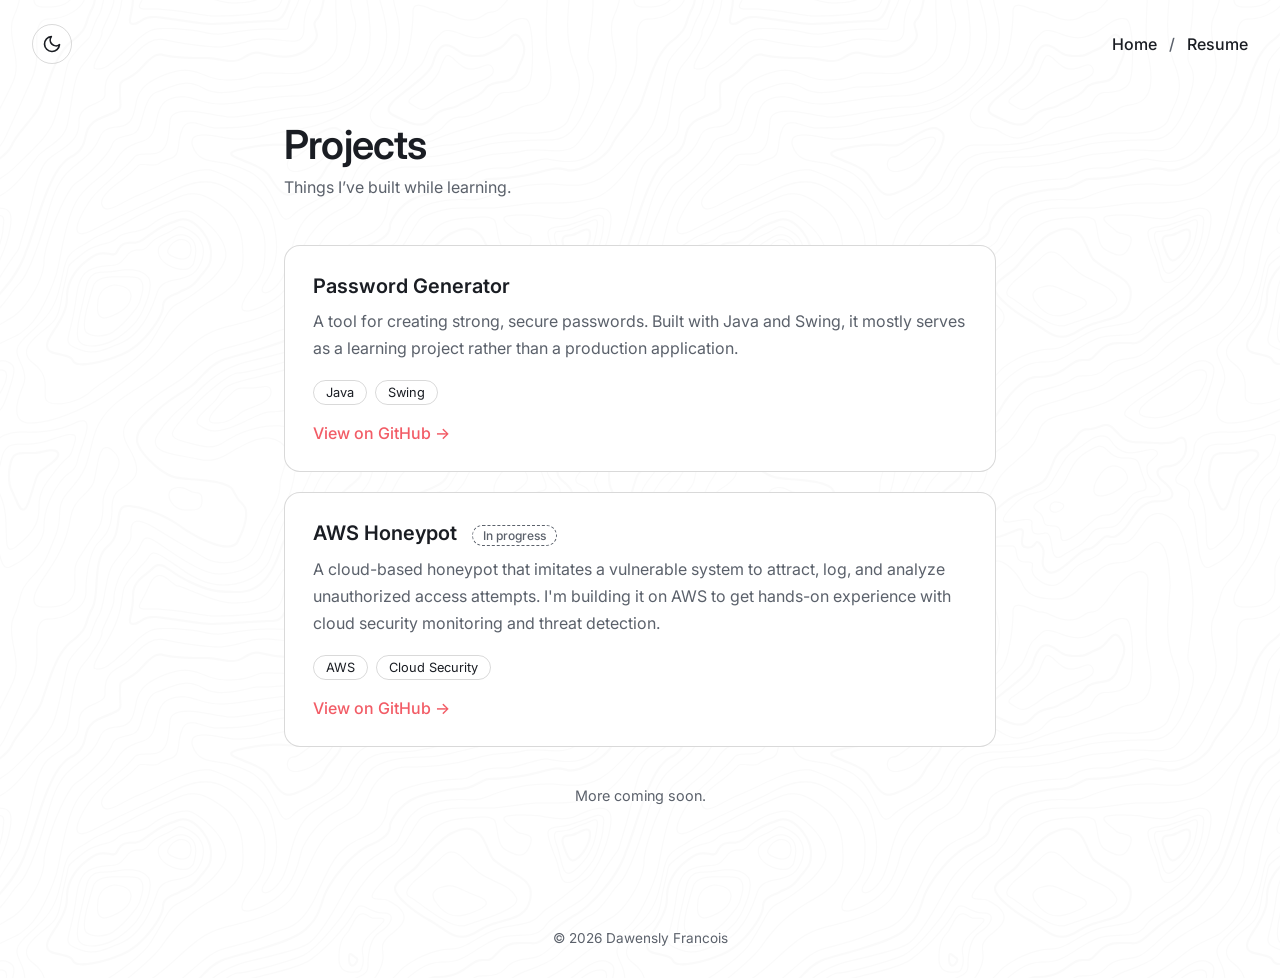
==== commit c1628e8a: "Added gitattributes file and link support for aws  honeypot project" ====
--- a/projects.html
+++ b/projects.html
@@ -65,6 +65,7 @@
                     <li>AWS</li>
                     <li>Cloud Security</li>
                </ul>
+               <a class="link" href="https://github.com/dawensly/aws-honeypot" target="_blank" rel="noopener">View on GitHub →</a>
             </article>
 
             <!-- Copy this block for each new project:
